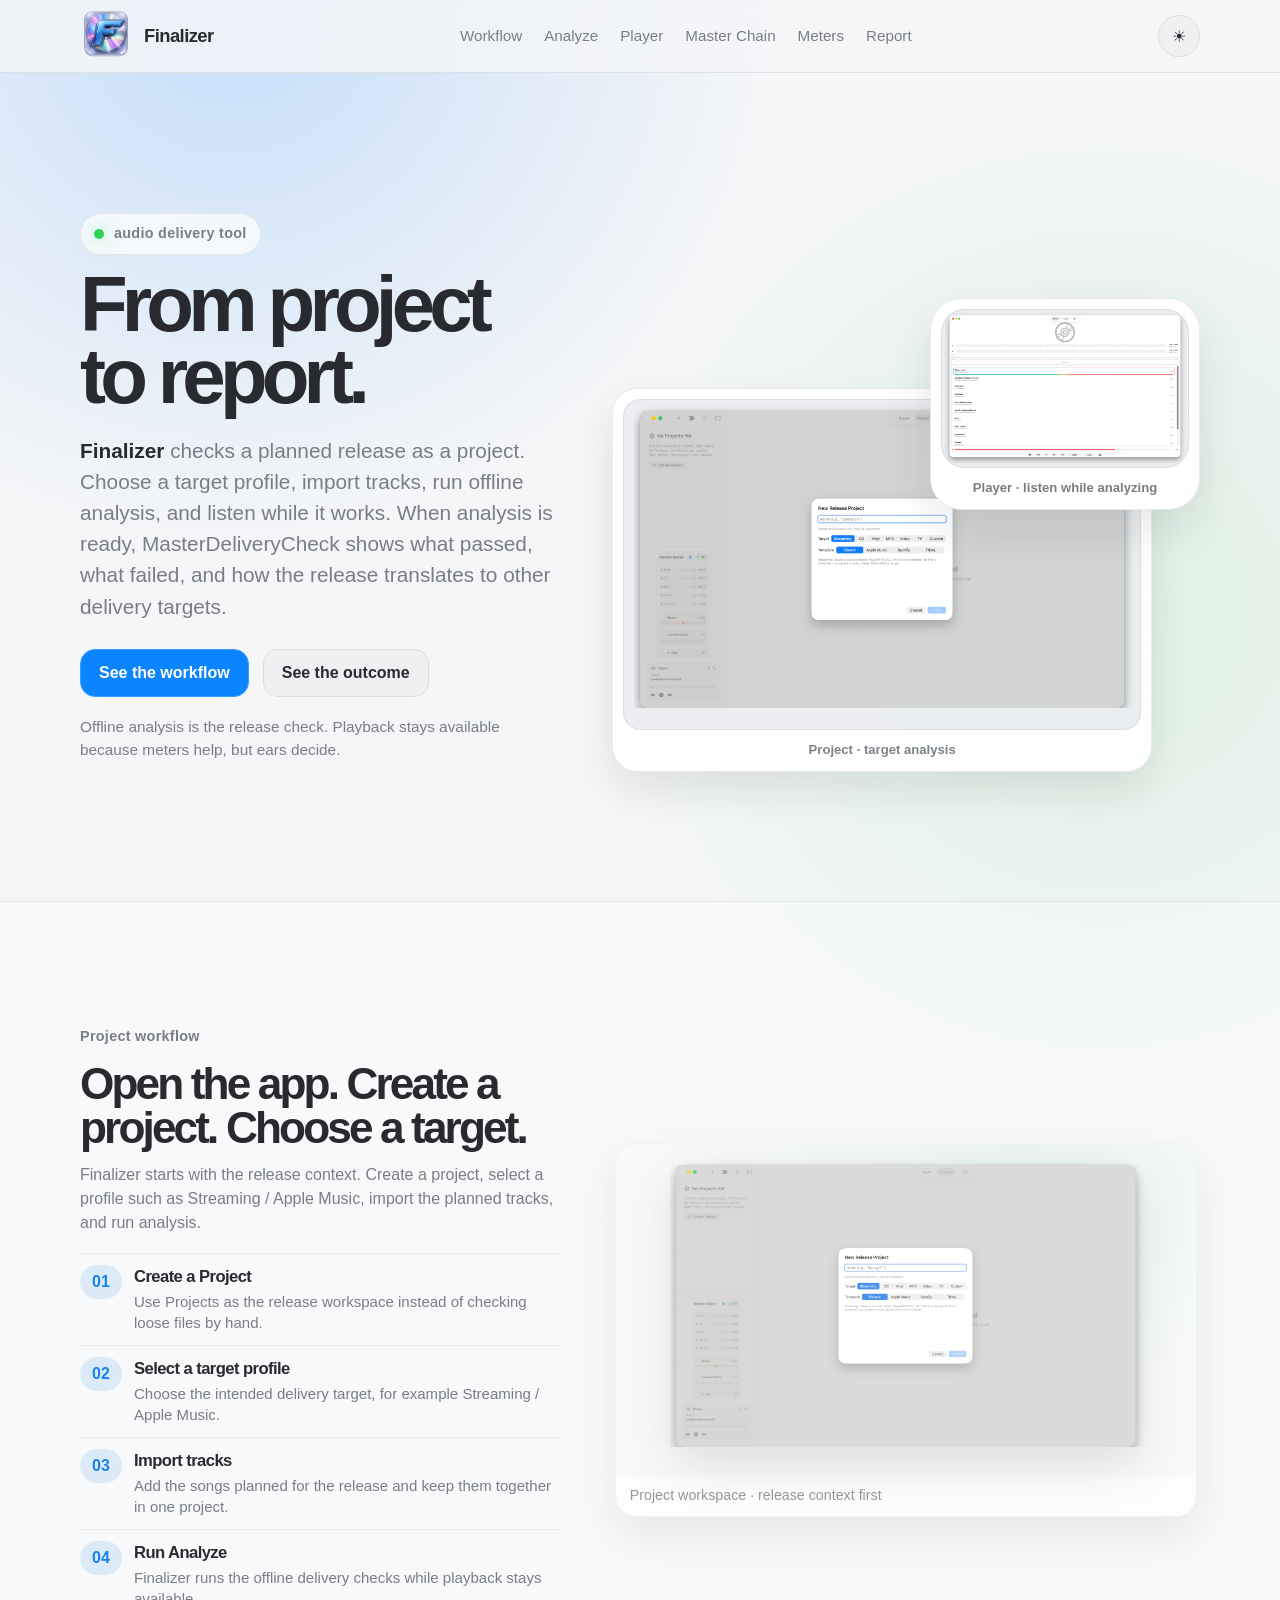
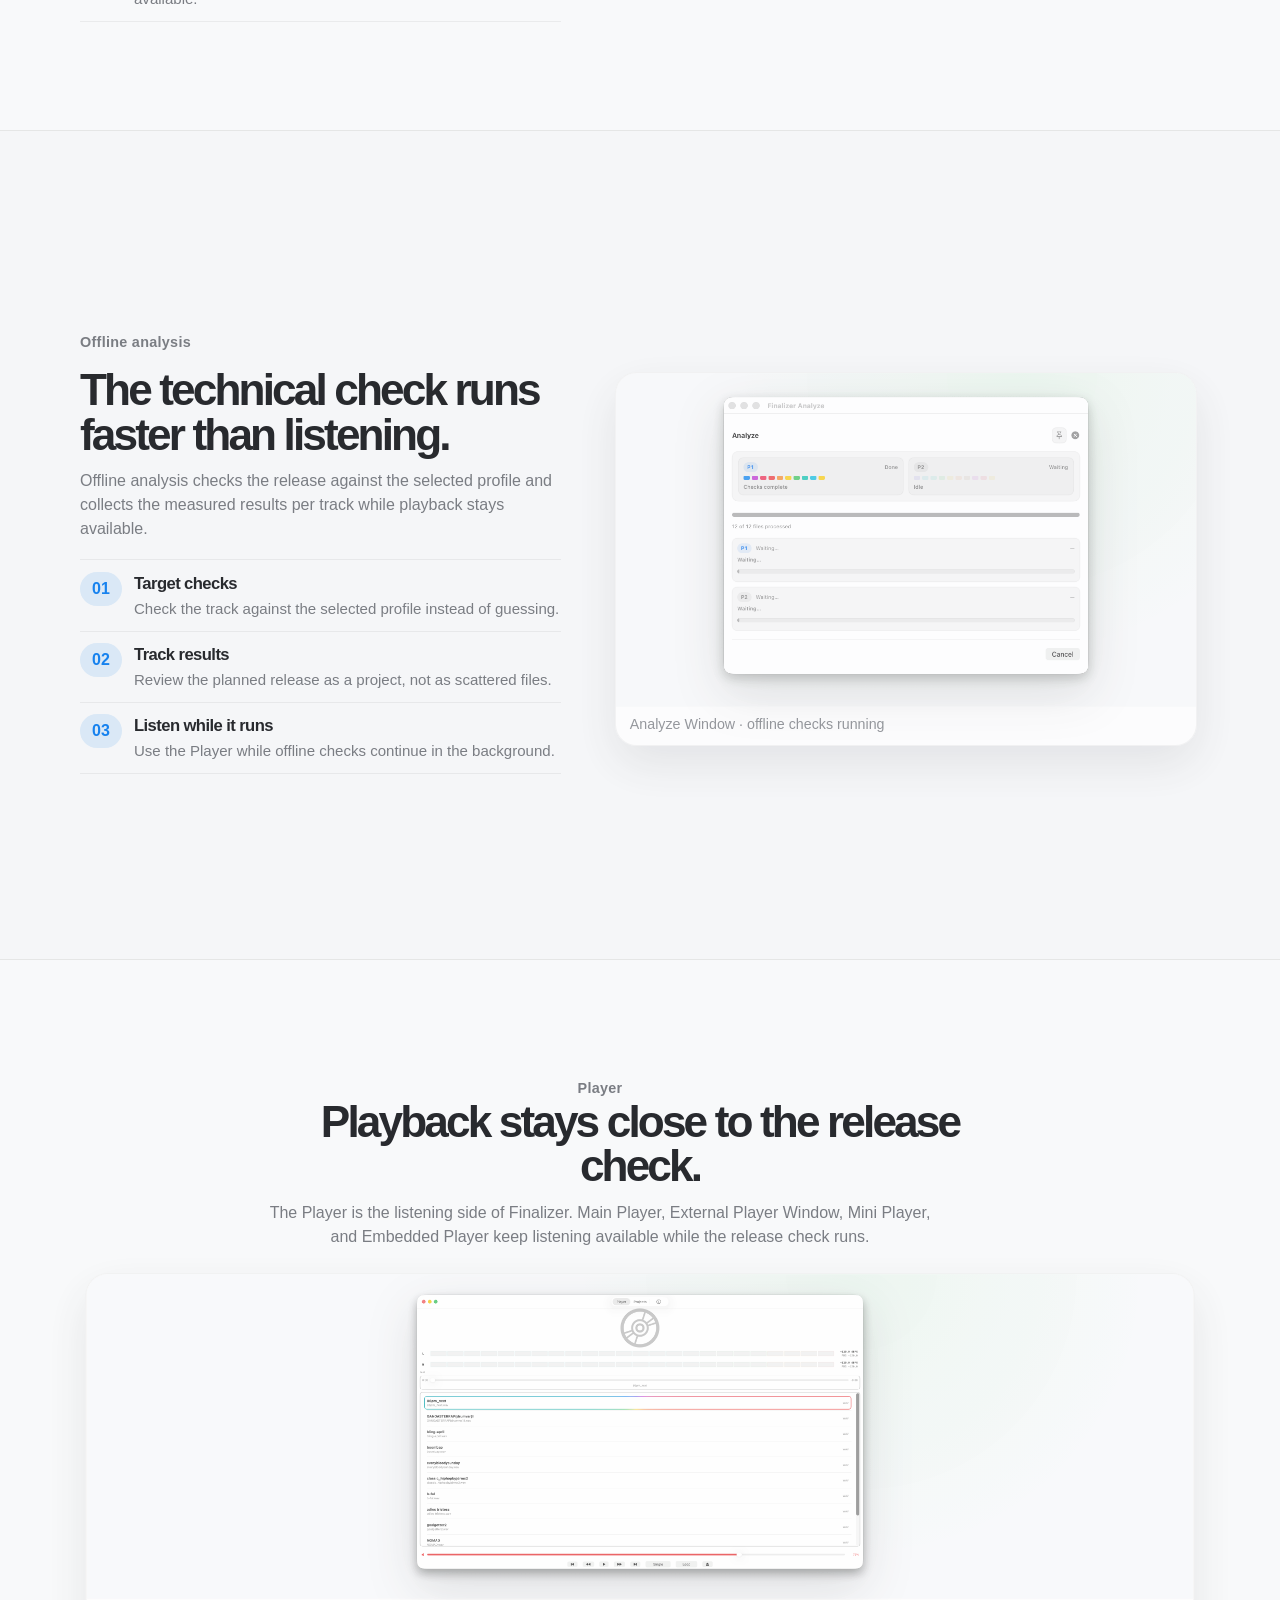
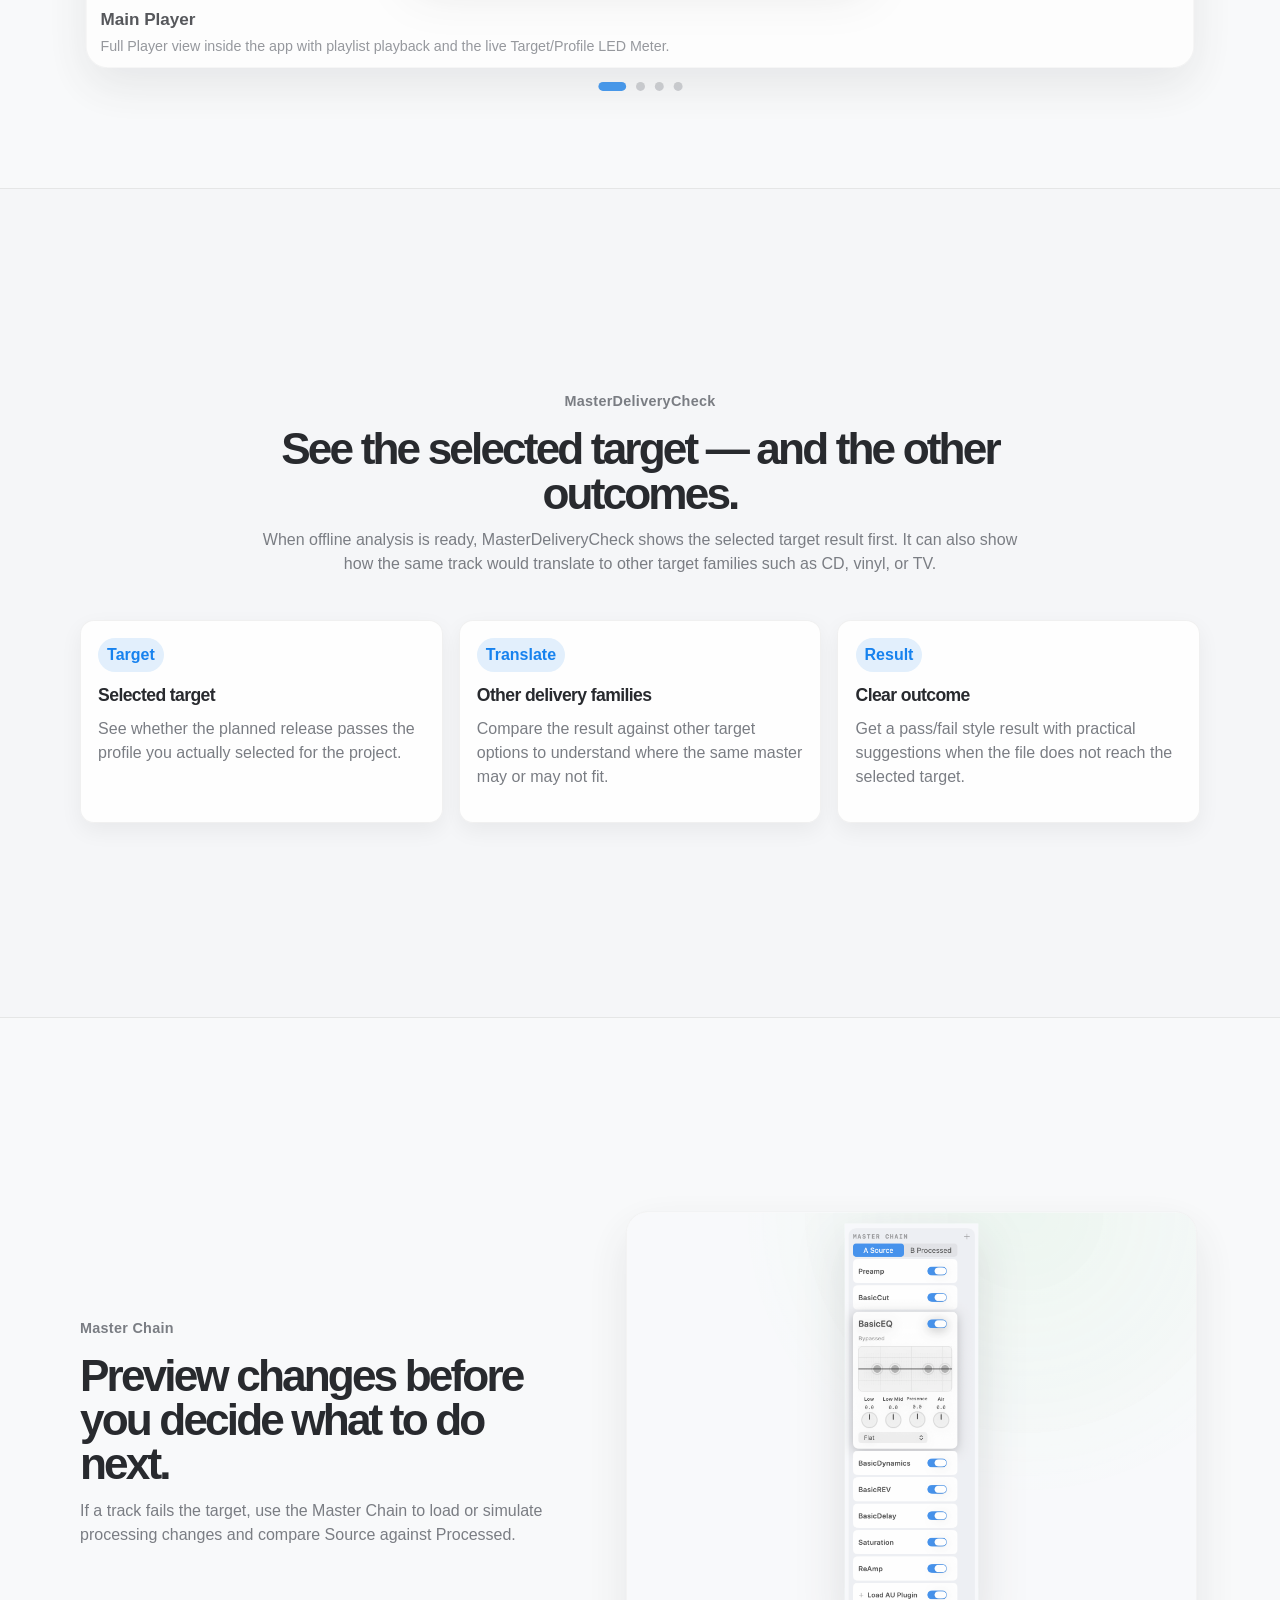
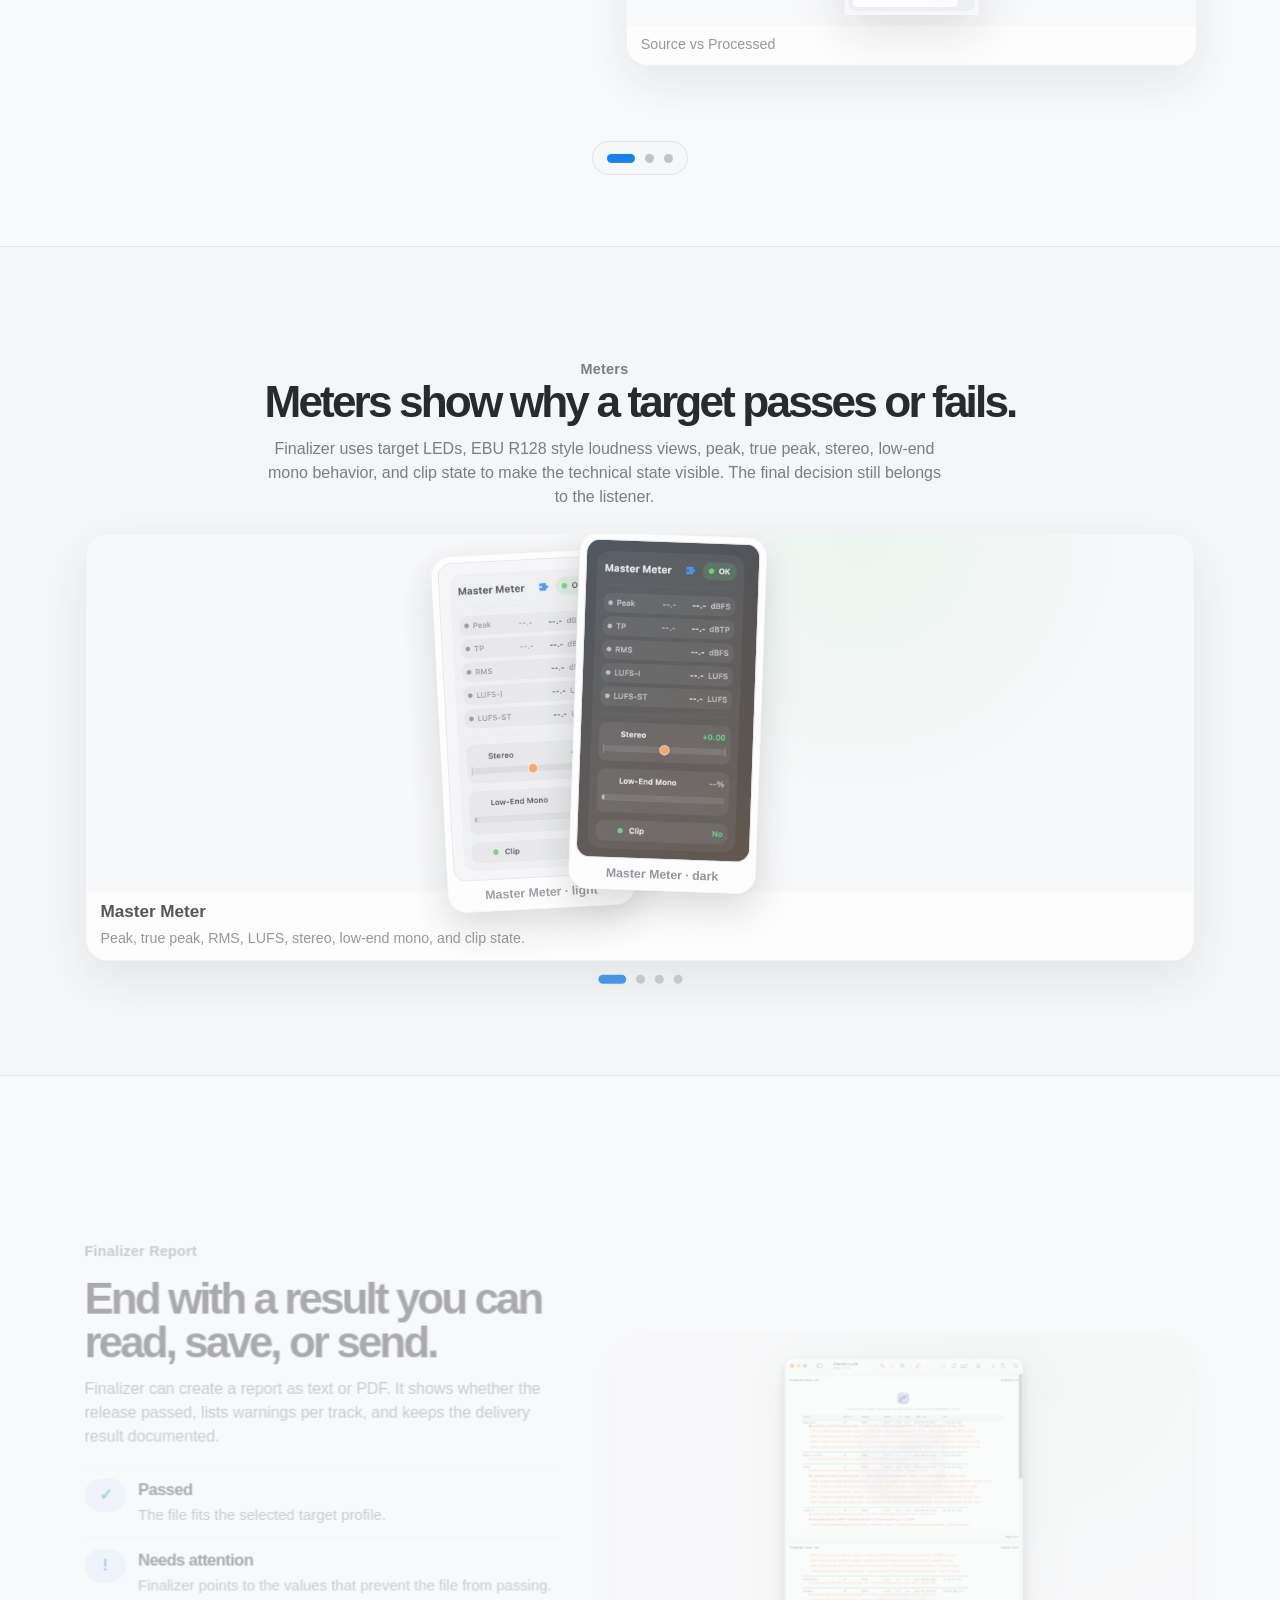
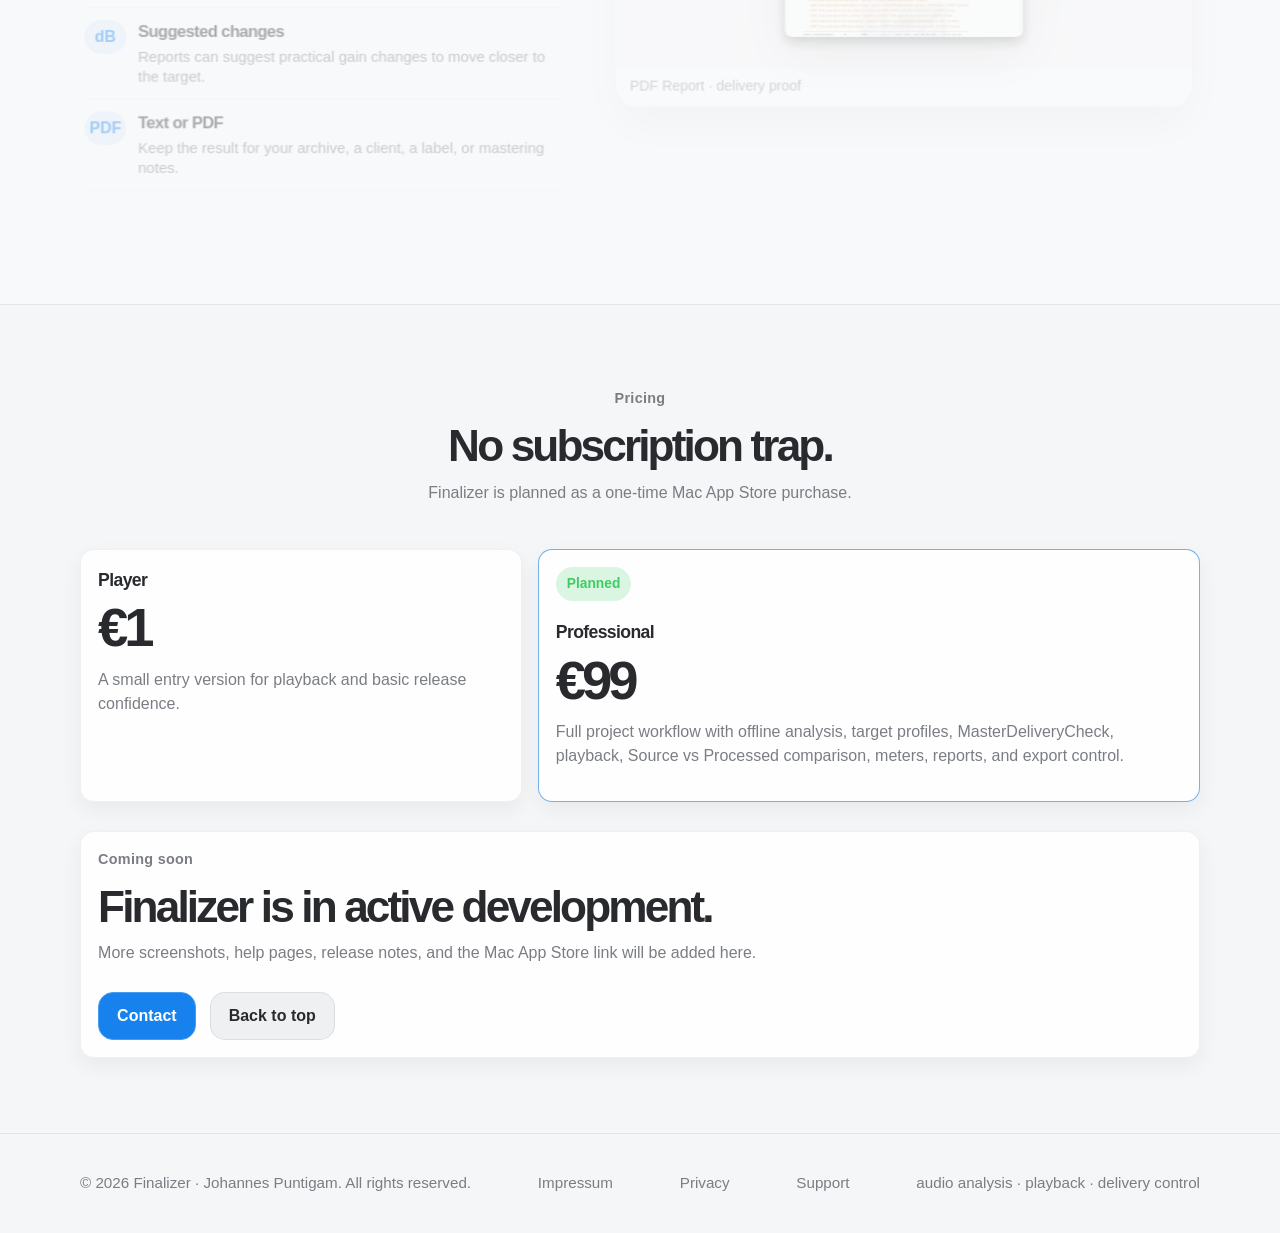
==== index.html @ c707743b "updated index" ====
<!doctype html>
<html lang="en" data-theme="dark">
<head>
  <meta charset="utf-8" />
  <meta name="viewport" content="width=device-width, initial-scale=1" />

  <title>Finalizer — Offline Release Checks & Playback for macOS</title>

  <meta
    name="description"
    content="Finalizer is a macOS audio tool for project-based offline release analysis, playback while analysis runs, target profiles, source vs processed comparison, MasterDeliveryCheck results, reports, and delivery confidence."
  />

  <meta name="theme-color" content="#24282d" />

<link rel="icon" type="image/png" sizes="32x32" href="assets/icon/icon_32x32.png?v=4">
<link rel="apple-touch-icon" sizes="180x180" href="assets/icon/icon_180x180.png?v=4">

  <link rel="stylesheet" href="style.css" />
</head>

<body>
  <header class="site-header">
    <div class="wrap nav">
      <a class="brand" href="#top" aria-label="Finalizer home">
        <img
          class="brand-icon"
          src="assets/icon/finalizer.png"
          alt=""
          aria-hidden="true"
        />
        <span>Finalizer</span>
      </a>

      <nav class="nav-links" aria-label="Main navigation">
        <a href="#workflow">Workflow</a>
        <a href="#analysis">Analyze</a>
        <a href="#player">Player</a>
        <a href="#masterchain">Master Chain</a>
        <a href="#meters">Meters</a>
        <a href="#report">Report</a>
      </nav>

      <button class="theme-toggle" type="button" aria-label="Toggle light and dark mode">
        <span class="theme-toggle-icon" aria-hidden="true">☾</span>
      </button>
    </div>
  </header>

  <main id="top">
    <section class="hero scene">
      <div class="wrap hero-grid">
        <div class="hero-copy">
          <p class="eyebrow">
            <span class="status-dot" aria-hidden="true"></span>
            audio delivery tool
          </p>

          <h1>From project to report.</h1>

          <p class="lead">
            <strong>Finalizer</strong> checks a planned release as a project. Choose a
            target profile, import tracks, run offline analysis, and listen while it works.
            When analysis is ready, MasterDeliveryCheck shows what passed, what failed,
            and how the release translates to other delivery targets.
          </p>

          <div class="hero-actions">
            <a class="button primary" href="#workflow">See the workflow</a>
            <a class="button secondary" href="#report">See the outcome</a>
          </div>

          <p class="small-note">
            Offline analysis is the release check. Playback stays available because meters
            help, but ears decide.
          </p>
        </div>

        <div class="hero-visual" aria-label="Finalizer project and player preview">
          <div class="workflow-showcase">
            <figure class="workflow-shot project-shot">
              <img
                src="assets/screenshots/project-light.png"
                alt="Finalizer Project view with offline analysis results."
              />
              <figcaption>Project · target analysis</figcaption>
            </figure>

            <figure class="workflow-shot player-shot">
              <img
                src="assets/screenshots/mainplayer-light.png"
                alt="Finalizer main Player view with playlist and live LED meter."
              />
              <figcaption>Player · listen while analyzing</figcaption>
            </figure>
          </div>
        </div>
      </div>
    </section>

    <section id="workflow" class="section alt scene">
      <div class="wrap split-scene">
        <div class="scene-copy">
          <p class="section-label">Project workflow</p>
          <h2>Open the app. Create a project. Choose a target.</h2>
          <p>
            Finalizer starts with the release context. Create a project, select a profile
            such as Streaming / Apple Music, import the planned tracks, and run analysis.
          </p>

          <div class="scene-steps">
            <article class="scene-step">
              <span>01</span>
              <div>
                <h3>Create a Project</h3>
                <p>Use Projects as the release workspace instead of checking loose files by hand.</p>
              </div>
            </article>

            <article class="scene-step">
              <span>02</span>
              <div>
                <h3>Select a target profile</h3>
                <p>Choose the intended delivery target, for example Streaming / Apple Music.</p>
              </div>
            </article>

            <article class="scene-step">
              <span>03</span>
              <div>
                <h3>Import tracks</h3>
                <p>Add the songs planned for the release and keep them together in one project.</p>
              </div>
            </article>

            <article class="scene-step">
              <span>04</span>
              <div>
                <h3>Run Analyze</h3>
                <p>Finalizer runs the offline delivery checks while playback stays available.</p>
              </div>
            </article>
          </div>
        </div>

        <figure class="large-screenshot">
          <div class="inside-image">
            <img
              src="assets/screenshots/project-light.png"
              alt="Finalizer Project view with target profile and offline analysis results."
            />
          </div>
          <figcaption>Project workspace · release context first</figcaption>
        </figure>
      </div>
    </section>

    <section id="analysis" class="section scene">
      <div class="wrap split-scene">
        <div class="scene-copy">
          <p class="section-label">Offline analysis</p>
          <h2>The technical check runs faster than listening.</h2>
          <p>
            Offline analysis checks the release against the selected profile and collects
            the measured results per track while playback stays available.
          </p>

          <div class="scene-steps">
            <article class="scene-step">
              <span>01</span>
              <div>
                <h3>Target checks</h3>
                <p>Check the track against the selected profile instead of guessing.</p>
              </div>
            </article>

            <article class="scene-step">
              <span>02</span>
              <div>
                <h3>Track results</h3>
                <p>Review the planned release as a project, not as scattered files.</p>
              </div>
            </article>

            <article class="scene-step">
              <span>03</span>
              <div>
                <h3>Listen while it runs</h3>
                <p>Use the Player while offline checks continue in the background.</p>
              </div>
            </article>
          </div>
        </div>

        <figure class="large-screenshot">
          <div class="inside-image report-preview-image">
            <img
              src="assets/screenshots/analyze-window.png"
              alt="Finalizer Analyze window showing offline checks running and completed files."
            />
          </div>
          <figcaption>Analyze Window · offline checks running</figcaption>
        </figure>
      </div>
    </section>

    <section id="player" class="section alt scene">
      <div class="wrap carousel-scene">
        <div class="section-head center">
          <p class="section-label">Player</p>
          <h2>Playback stays close to the release check.</h2>
          <p>
            The Player is the listening side of Finalizer. Main Player, External Player
            Window, Mini Player, and Embedded Player keep listening available while the
            release check runs.
          </p>
        </div>

        <div class="screenshot-carousel" data-carousel="player">
          <div class="carousel-track">
            <article class="carousel-slide is-active" data-slide>
              <figure class="carousel-shot">
                <div class="inside-image">
                  <img
                    src="assets/screenshots/mainplayer-light.png"
                    alt="Finalizer main Player view with playlist and live LED meter."
                  />
                </div>
                <figcaption>
                  <strong>Main Player</strong>
                  <span>Full Player view inside the app with playlist playback and the live Target/Profile LED Meter.</span>
                </figcaption>
              </figure>
            </article>

            <article class="carousel-slide" data-slide>
              <figure class="carousel-shot">
                <div class="inside-image">
                  <img
                    src="assets/screenshots/player-light.png"
                    alt="Finalizer external Player window with live LED meter."
                  />
                </div>
                <figcaption>
                  <strong>External Player Window</strong>
                  <span>Open playback as its own window when you want the custom Target/Profile LED Meter outside the main layout.</span>
                </figcaption>
              </figure>
            </article>

            <article class="carousel-slide" data-slide>
              <figure class="carousel-shot">
                <div class="inside-image">
                  <img
                    src="assets/screenshots/miniplayer-light.png"
                    alt="Finalizer Mini Player with compact playback controls."
                  />
                </div>
                <figcaption>
                  <strong>Mini Player</strong>
                  <span>Compact playback controls without the LED Meter for simple listening or keeping playback small.</span>
                </figcaption>
              </figure>
            </article>

            <article class="carousel-slide" data-slide>
              <figure class="carousel-shot">
                <div class="inside-image">
                  <img
                    src="assets/screenshots/playeremb-light.png"
                    alt="Finalizer embedded Mini Player inside Project view."
                  />
                </div>
                <figcaption>
                  <strong>Embedded Player</strong>
                  <span>The small Player embedded in Project view while offline analysis and release checks are running.</span>
                </figcaption>
              </figure>
            </article>
          </div>

          <div class="carousel-dots" aria-label="Player screenshots">
            <button class="carousel-dot is-active" type="button" data-slide-to="0" aria-label="Show Main Player"></button>
            <button class="carousel-dot" type="button" data-slide-to="1" aria-label="Show External Player Window"></button>
            <button class="carousel-dot" type="button" data-slide-to="2" aria-label="Show Mini Player"></button>
            <button class="carousel-dot" type="button" data-slide-to="3" aria-label="Show Embedded Player"></button>
          </div>
        </div>
      </div>
    </section>

    <section id="delivery" class="section scene">
      <div class="wrap outcome-scene">
        <div class="section-head center">
          <p class="section-label">MasterDeliveryCheck</p>
          <h2>See the selected target — and the other outcomes.</h2>
          <p>
            When offline analysis is ready, MasterDeliveryCheck shows the selected target
            result first. It can also show how the same track would translate to other
            target families such as CD, vinyl, or TV.
          </p>
        </div>

        <div class="outcome-grid">
          <article class="outcome-card">
            <span>Target</span>
            <h3>Selected target</h3>
            <p>
              See whether the planned release passes the profile you actually selected
              for the project.
            </p>
          </article>

          <article class="outcome-card">
            <span>Translate</span>
            <h3>Other delivery families</h3>
            <p>
              Compare the result against other target options to understand where the
              same master may or may not fit.
            </p>
          </article>

          <article class="outcome-card">
            <span>Result</span>
            <h3>Clear outcome</h3>
            <p>
              Get a pass/fail style result with practical suggestions when the file does
              not reach the selected target.
            </p>
          </article>
        </div>
      </div>
    </section>

    <section id="masterchain" class="section alt scene masterchain-story">
      <div class="wrap paired-story">
        <article class="story-pair is-active" data-story-step="0">
          <div class="story-panel">
            <p class="section-label">Master Chain</p>
            <h2>Preview changes before you decide what to do next.</h2>
            <p>
              If a track fails the target, use the Master Chain to load or simulate
              processing changes and compare Source against Processed.
            </p>
          </div>

          <figure class="story-shot is-active" data-story-image="0">
            <div class="inside-image inside-image-tall">
              <img
                src="assets/screenshots/masterchain-light.png"
                alt="Finalizer Master Chain showing Source and Processed comparison."
              />
            </div>
            <figcaption>Source vs Processed</figcaption>
          </figure>
        </article>

        <article class="story-pair" data-story-step="1">
          <div class="story-panel">
            <p class="section-label">BasicEQ</p>
            <h2>Start from a neutral state.</h2>
            <p>
              Use the chain as a preview area before deciding what the file needs.
              The goal is not to guess — it is to hear and check the result.
            </p>
          </div>

          <figure class="story-shot" data-story-image="1">
            <div class="inside-image">
              <img
                src="assets/screenshots/basiceq-light.png"
                alt="Finalizer BasicEQ flat state before adjustment."
              />
            </div>
            <figcaption>BasicEQ · flat preview</figcaption>
          </figure>
        </article>

        <article class="story-pair" data-story-step="2">
          <div class="story-panel">
            <p class="section-label">Adjustment preview</p>
            <h2>See what a move could change.</h2>
            <p>
              Preview how an EQ move, a few dB, or a mastering AU plugin could affect
              the signal before revising the master or sending notes forward.
            </p>
            <p>
              Saving chain setups is planned later.
            </p>
          </div>

          <figure class="story-shot" data-story-image="2">
            <div class="inside-image">
              <img
                src="assets/screenshots/basiceqmodi-light.png"
                alt="Finalizer BasicEQ adjusted state showing an EQ change preview."
              />
            </div>
            <figcaption>BasicEQ · adjustment preview</figcaption>
          </figure>
        </article>

        <div class="story-dots" aria-label="Master Chain preview steps">
          <button class="story-dot is-active" type="button" data-story-to="0" aria-label="Show Source vs Processed"></button>
          <button class="story-dot" type="button" data-story-to="1" aria-label="Show BasicEQ flat preview"></button>
          <button class="story-dot" type="button" data-story-to="2" aria-label="Show BasicEQ adjustment preview"></button>
        </div>
      </div>
    </section>

    <section id="meters" class="section scene">
      <div class="wrap carousel-scene">
        <div class="section-head center">
          <p class="section-label">Meters</p>
          <h2>Meters show why a target passes or fails.</h2>
          <p>
            Finalizer uses target LEDs, EBU R128 style loudness views, peak, true peak,
            stereo, low-end mono behavior, and clip state to make the technical state
            visible. The final decision still belongs to the listener.
          </p>
        </div>

        <div class="screenshot-carousel compact" data-carousel="meters">
          <div class="carousel-track">
            <article class="carousel-slide is-active" data-slide>
              <figure class="carousel-shot">
                <div class="meter-pair">
                  <figure class="meter-shot meter-shot-dark">
                    <img
                      src="assets/screenshots/mastermeter-dark.png"
                      alt="Finalizer Master Meter in dark mode showing peak, true peak, RMS, LUFS, stereo, low-end mono and clip state."
                    />
                    <figcaption>Master Meter · dark</figcaption>
                  </figure>

                  <figure class="meter-shot meter-shot-light">
                    <img
                      src="assets/screenshots/mastermeter-light.png"
                      alt="Finalizer Master Meter in light mode showing peak, true peak, RMS, LUFS, stereo, low-end mono and clip state."
                    />
                    <figcaption>Master Meter · light</figcaption>
                  </figure>
                </div>
                <figcaption>
                  <strong>Master Meter</strong>
                  <span>Peak, true peak, RMS, LUFS, stereo, low-end mono, and clip state.</span>
                </figcaption>
              </figure>
            </article>

            <article class="carousel-slide" data-slide>
              <figure class="carousel-shot">
                <div class="inside-image">
                  <img
                    src="assets/screenshots/ebumeter-light.png"
                    alt="Finalizer EBU R128 Meter showing integrated loudness, short-term loudness, LRA, and true peak."
                  />
                </div>
                <figcaption>
                  <strong>EBU R128 Meter</strong>
                  <span>See loudness, LRA, true peak, and target tolerance in a dedicated meter view.</span>
                </figcaption>
              </figure>
            </article>

            <article class="carousel-slide" data-slide>
              <figure class="carousel-shot">
                <div class="inside-image">
                  <img
                    src="assets/screenshots/atscmeter-light.png"
                    alt="Finalizer ATSC A/85 Meter showing live LKFS target comparison, LRA, and true peak."
                  />
                </div>
                <figcaption>
                  <strong>ATSC A/85 Meter</strong>
                  <span>Check LKFS against ATSC-style broadcast targets with loudness, LRA, and true peak feedback.</span>
                </figcaption>
              </figure>
            </article>

            <article class="carousel-slide" data-slide>
              <figure class="carousel-shot">
                <div class="inside-image">
                  <img
                    src="assets/screenshots/ledmeter-light.png"
                    alt="Finalizer LED Meter showing realtime peak, RMS, and hold values for left and right channels."
                  />
                </div>
                <figcaption>
                  <strong>LED Meter</strong>
                  <span>Watch realtime peak, RMS, and hold behavior while playback runs.</span>
                </figcaption>
              </figure>
            </article>
          </div>

          <div class="carousel-dots" aria-label="Meter screenshots">
            <button class="carousel-dot is-active" type="button" data-slide-to="0" aria-label="Show Master Meter"></button>
            <button class="carousel-dot" type="button" data-slide-to="1" aria-label="Show EBU R128 Meter"></button>
            <button class="carousel-dot" type="button" data-slide-to="2" aria-label="Show ATSC A/85 Meter"></button>
            <button class="carousel-dot" type="button" data-slide-to="3" aria-label="Show LED Meter"></button>
          </div>
        </div>
      </div>
    </section>

    <section id="report" class="section alt scene">
      <div class="wrap split-scene">
        <div class="scene-copy">
          <p class="section-label">Finalizer Report</p>
          <h2>End with a result you can read, save, or send.</h2>
          <p>
            Finalizer can create a report as text or PDF. It shows whether the release
            passed, lists warnings per track, and keeps the delivery result documented.
          </p>

          <div class="scene-steps">
            <article class="scene-step">
              <span>✓</span>
              <div>
                <h3>Passed</h3>
                <p>The file fits the selected target profile.</p>
              </div>
            </article>

            <article class="scene-step">
              <span>!</span>
              <div>
                <h3>Needs attention</h3>
                <p>Finalizer points to the values that prevent the file from passing.</p>
              </div>
            </article>

            <article class="scene-step">
              <span>dB</span>
              <div>
                <h3>Suggested changes</h3>
                <p>Reports can suggest practical gain changes to move closer to the target.</p>
              </div>
            </article>

            <article class="scene-step">
              <span>PDF</span>
              <div>
                <h3>Text or PDF</h3>
                <p>Keep the result for your archive, a client, a label, or mastering notes.</p>
              </div>
            </article>
          </div>
        </div>

        <figure class="large-screenshot">
          <div class="inside-image report-preview-image">
            <img
              src="assets/screenshots/exportpdf.png"
              alt="Finalizer PDF report preview with track results and warnings."
            />
          </div>
          <figcaption>PDF Report · delivery proof</figcaption>
        </figure>
      </div>
    </section>

    <section id="pricing" class="section scene">
      <div class="wrap pricing-scene">
        <div class="section-head center">
          <p class="section-label">Pricing</p>
          <h2>No subscription trap.</h2>
          <p>
            Finalizer is planned as a one-time Mac App Store purchase.
          </p>
        </div>

        <div class="price-grid">
          <article class="price-card">
            <h3>Player</h3>
            <p class="price">€1</p>
            <p>
              A small entry version for playback and basic release confidence.
            </p>
          </article>

          <article class="price-card featured">
            <div class="badge">Planned</div>
            <h3>Professional</h3>
            <p class="price">€99</p>
            <p>
              Full project workflow with offline analysis, target profiles,
              MasterDeliveryCheck, playback, Source vs Processed comparison, meters,
              reports, and export control.
            </p>
          </article>
        </div>

        <div class="cta-card final-cta">
          <p class="section-label">Coming soon</p>
          <h2>Finalizer is in active development.</h2>
          <p>
            More screenshots, help pages, release notes, and the Mac App Store link will
            be added here.
          </p>

          <div class="hero-actions">
            <a class="button primary" href="mailto:support@finalizer.app">Contact</a>
            <a class="button secondary" href="#top">Back to top</a>
          </div>
        </div>
      </div>
    </section>
  </main>

  <dialog class="screenshot-lightbox" id="screenshot-lightbox" aria-label="Screenshot preview">
    <div class="screenshot-lightbox-inner">
      <div class="screenshot-lightbox-bar">
        <span class="screenshot-lightbox-title" id="screenshot-lightbox-title">Screenshot</span>
        <button class="screenshot-lightbox-close" type="button" aria-label="Close screenshot preview">×</button>
      </div>

      <figure class="screenshot-lightbox-figure">
        <img class="screenshot-lightbox-image" src="" alt="" />
        <figcaption class="screenshot-lightbox-caption"></figcaption>
      </figure>
    </div>
  </dialog>

  <footer class="site-footer">
    <div class="wrap footer-row">
      <span>© 2026 Finalizer · Johannes Puntigam. All rights reserved.</span>
      <span><a href="sites/impressum.html">Impressum</a></span>
      <span><a href="sites/privacy.html">Privacy</a></span>
      <span><a href="sites/support.html">Support</a></span>
      <span> audio analysis · playback · delivery control</span>
    </div>
  </footer>

  <script src="script.js"></script>
</body>
</html>
---- style.css ----
/* Cleaned-up CSS */
:root {
  --bg: #24282d;
  --bg-soft: #2b2f34;
  --card: #343638;
  --card-soft: #3f3f40;
  --pill: #4a4a4b;
  --text: #f4f4f5;
  --muted: #b9babd;
  --line: rgba(255, 255, 255, 0.10);

  --blue: #0a84ff;
  --green: #30d158;
  --orange: #ff8a22;

  --shadow: 0 20px 56px rgba(0, 0, 0, 0.26);
  --radius: 22px;
  --radius-small: 14px;
  --max: 1120px;
  --nav-height: 72px;
  --scene-pad: clamp(34px, 5.2svh, 62px);
  --scene-gap: clamp(28px, 4vw, 54px);
  --sheet-height: calc(100svh - var(--nav-height) - (var(--scene-pad) * 2));
  --copy-max: 520px;
  --shot-max: 640px;
}

html[data-theme="light"] {
  --bg: #f5f6f8;
  --bg-soft: #eceef1;
  --card: #ffffff;
  --card-soft: #eef0f2;
  --pill: #e1e3e6;
  --text: #282a2f;
  --muted: #7a7d84;
  --line: rgba(0, 0, 0, 0.08);
  --shadow: 0 18px 48px rgba(20, 24, 30, 0.10);
}

* {
  box-sizing: border-box;
}

html {
  scroll-behavior: smooth;
}

body {
  margin: 0;
  font-family:
    -apple-system,
    BlinkMacSystemFont,
    "SF Pro Display",
    "Segoe UI",
    sans-serif;
  color: var(--text);
  line-height: 1.5;
  background:
    radial-gradient(circle at 18% 0%, rgba(10, 132, 255, 0.20), transparent 34rem),
    radial-gradient(circle at 86% 8%, rgba(48, 209, 88, 0.12), transparent 31rem),
    var(--bg);
}

img {
  display: block;
  max-width: 100%;
}

a {
  color: inherit;
  text-decoration: none;
}

.wrap {
  width: min(var(--max), calc(100% - 40px));
  margin-inline: auto;
}

/* Header */

.site-header {
  position: sticky;
  top: 0;
  z-index: 20;
  border-bottom: 1px solid var(--line);
  background: color-mix(in srgb, var(--bg) 82%, transparent);
  backdrop-filter: blur(22px);
}

.nav {
  min-height: var(--nav-height);
  display: flex;
  align-items: center;
  justify-content: space-between;
  gap: 24px;
}

.brand {
  display: inline-flex;
  align-items: center;
  gap: 12px;
  font-size: 1.15rem;
  font-weight: 800;
  letter-spacing: -0.03em;
}

.brand-icon {
  width: 52px;
  height: 52px;

}

.nav-links {
  display: flex;
  align-items: center;
  gap: 22px;
  color: var(--muted);
  font-size: 0.95rem;
}

.nav-links a:hover {
  color: var(--text);
}

.theme-toggle {
  width: 42px;
  height: 42px;
  border: 1px solid var(--line);
  border-radius: 999px;
  background: var(--card-soft);
  color: var(--text);
  cursor: pointer;
  font-size: 1rem;
}

/* Type */

h1,
h2,
h3,
p,
figure {
  margin-top: 0;
}

h1 {
  margin-bottom: clamp(16px, 2.4svh, 26px);
  font-size: clamp(3.1rem, 6.1vw, 5.9rem);
  line-height: 0.92;
  letter-spacing: -0.075em;
}

h2 {
  margin-bottom: clamp(9px, 1.4svh, 15px);
  font-size: clamp(1.95rem, 3.45vw, 3.35rem);
  line-height: 1;
  letter-spacing: -0.065em;
}

h3 {
  margin-bottom: 8px;
  font-size: 1.1rem;
  letter-spacing: -0.035em;
}

p {
  margin-bottom: 1em;
}

.lead,
.section-head p,
.scene-copy p,
.story-panel p,
.outcome-card p,
.report-outcome p,
.feature-card p,
.price-card p,
.cta-card p {
  color: var(--muted);
}

.lead {
  max-width: 660px;
  font-size: clamp(1.08rem, 1.9vw, 1.3rem);
}

.lead strong {
  color: var(--text);
}

.eyebrow,
.section-label {
  margin: 0 0 clamp(10px, 1.6svh, 16px);
  color: var(--muted);
  font-size: 0.9rem;
  font-weight: 800;
  letter-spacing: 0.02em;
}

.eyebrow {
  display: inline-flex;
  align-items: center;
  gap: 10px;
  padding: 9px 13px;
  border: 1px solid var(--line);
  border-radius: 999px;
  background: color-mix(in srgb, var(--card) 70%, transparent);
}

.status-dot {
  width: 10px;
  height: 10px;
  border-radius: 999px;
  background: var(--green);
  box-shadow: 0 0 18px rgba(48, 209, 88, 0.55);
}

.section-head {
  max-width: 760px;
  margin-bottom: clamp(14px, 2.2svh, 28px);
}

.section-head.center {
  margin-inline: auto;
  text-align: center;
}

/* Buttons */

.hero-actions {
  display: flex;
  flex-wrap: wrap;
  gap: 14px;
  margin-top: clamp(20px, 3svh, 32px);
}

.button {
  min-height: 48px;
  display: inline-flex;
  align-items: center;
  justify-content: center;
  padding-inline: 18px;
  border: 1px solid var(--line);
  border-radius: 15px;
  font-weight: 800;
  transition:
    transform 160ms ease,
    background 160ms ease,
    border-color 160ms ease;
}

.button:hover {
  transform: translateY(-1px);
}

.button.primary {
  color: #fff;
  background: var(--blue);
  border-color: color-mix(in srgb, var(--blue) 80%, white);
}

.button.secondary {
  background: var(--card-soft);
}

.small-note {
  margin: clamp(14px, 2svh, 22px) 0 0;
  color: var(--muted);
  font-size: 0.96rem;
}

/* Sheet system */

.section,
.hero {
  padding-block: var(--scene-pad);
}

.scene,
.hero {
  min-height: calc(100svh - var(--nav-height));
  display: flex;
  align-items: center;
  overflow: hidden;
}

.scene > .wrap,
.hero > .wrap {
  min-height: var(--sheet-height);
  max-height: var(--sheet-height);
}

.section.alt {
  border-block: 1px solid var(--line);
  background: color-mix(in srgb, var(--card) 28%, transparent);
}

.hero-grid,
.split-scene {
  min-height: var(--sheet-height);
  display: grid;
  grid-template-columns: minmax(0, 0.9fr) minmax(0, 1.1fr);
  gap: var(--scene-gap);
  align-items: center;
}

.hero-copy,
.scene-copy {
  position: relative;
  z-index: 2;
  max-width: var(--copy-max);
}

.focus-scene,
.carousel-scene,
.outcome-scene,
.pricing-scene,
.paired-story {
  min-height: var(--sheet-height);
  display: grid;
  align-content: center;
  gap: clamp(12px, 1.8svh, 22px);
}

/* Scene reveal */

.scene.scene-reveal > .wrap {
  opacity: 0.38;
  transform: translateY(18px) scale(0.992);
  filter: saturate(0.88);
  transition:
    opacity 620ms cubic-bezier(0.22, 1, 0.36, 1),
    transform 620ms cubic-bezier(0.22, 1, 0.36, 1),
    filter 620ms cubic-bezier(0.22, 1, 0.36, 1);
  will-change: opacity, transform, filter;
}

.scene.scene-reveal.is-visible > .wrap {
  opacity: 1;
  transform: none;
  filter: none;
}

.scene.scene-reveal .scene-copy,
.scene.scene-reveal .section-head,
.scene.scene-reveal .story-panel {
  transition: transform 700ms cubic-bezier(0.22, 1, 0.36, 1);
}

.scene.scene-reveal:not(.is-visible) .scene-copy,
.scene.scene-reveal:not(.is-visible) .section-head,
.scene.scene-reveal:not(.is-visible) .story-panel {
  transform: translateY(8px);
}

.scene.scene-reveal .large-screenshot,
.scene.scene-reveal .hero-screenshot,
.scene.scene-reveal .screenshot-carousel,
.scene.scene-reveal .workflow-showcase,
.scene.scene-reveal .story-shot {
  transition:
    opacity 760ms cubic-bezier(0.22, 1, 0.36, 1),
    transform 760ms cubic-bezier(0.22, 1, 0.36, 1);
  transition-delay: 70ms;
}

.scene.scene-reveal:not(.is-visible) .large-screenshot,
.scene.scene-reveal:not(.is-visible) .hero-screenshot,
.scene.scene-reveal:not(.is-visible) .screenshot-carousel,
.scene.scene-reveal:not(.is-visible) .workflow-showcase,
.scene.scene-reveal:not(.is-visible) .story-shot {
  opacity: 0.78;
  transform: translateY(14px) scale(0.99);
}

/* Hero screenshots */

.hero-visual {
  display: flex;
  justify-content: center;
}

.workflow-showcase {
  width: min(100%, 640px);
  min-height: clamp(300px, 42svh, 430px);
  position: relative;
}

.workflow-shot {
  margin: 0;
  border: 1px solid var(--line);
  background:
    linear-gradient(180deg, rgba(255, 255, 255, 0.08), transparent),
    var(--card);
  box-shadow: var(--shadow);
}

.workflow-shot img {
  width: 100%;
  border: 1px solid var(--line);
  background: var(--bg-soft);
}

.workflow-shot figcaption {
  padding: 10px 8px 2px;
  color: var(--muted);
  font-size: 0.82rem;
  font-weight: 900;
  text-align: center;
}

.project-shot {
  width: 540px;
  padding: 10px;
  border-radius: 26px;
  position: absolute;
  left: 0;
  top: clamp(64px, 10svh, 92px);
  opacity: 0.96;
}

.project-shot img {
  border-radius: 18px;
}

.player-shot {
  width: 270px;
  padding: 10px;
  border-radius: 32px;
  position: absolute;
  right: 0;
  top: 0;
  z-index: 2;
}

.player-shot img {
  border-radius: 24px;
}

/* Cards and rows */

.feature-grid,
.outcome-grid,
.report-outcomes,
.price-grid {
  display: grid;
  gap: clamp(12px, 1.8svh, 18px);
}

.feature-grid,
.outcome-grid {
  grid-template-columns: repeat(3, 1fr);
}

.report-outcomes {
  grid-template-columns: repeat(4, 1fr);
}

.price-grid {
  grid-template-columns: 0.8fr 1.2fr;
}

.feature-card,
.price-card,
.cta-card,
.outcome-card,
.report-outcome {
  padding: clamp(14px, 1.9svh, 22px);
  border: 1px solid color-mix(in srgb, var(--line) 72%, transparent);
  border-radius: var(--radius-small);
  background: color-mix(in srgb, var(--card) 86%, transparent);
  box-shadow: 0 8px 22px rgba(0, 0, 0, 0.055);
}

.outcome-card span,
.report-outcome span,
.scene-step span {
  min-width: 34px;
  height: 34px;
  display: inline-flex;
  align-items: center;
  justify-content: center;
  padding-inline: 9px;
  border-radius: 999px;
  background: color-mix(in srgb, var(--blue) 12%, transparent);
  color: var(--blue);
  font-weight: 900;
  margin-bottom: 10px;
}

.scene-steps {
  display: grid;
  gap: 0;
  margin-top: clamp(14px, 2svh, 24px);
  border-top: 1px solid color-mix(in srgb, var(--line) 70%, transparent);
}

.scene-step {
  padding: clamp(10px, 1.25svh, 14px) 0;
  display: grid;
  grid-template-columns: 42px 1fr;
  gap: 12px;
  align-items: start;
  border-bottom: 1px solid color-mix(in srgb, var(--line) 70%, transparent);
}

.scene-step h3 {
  margin-bottom: 2px;
  font-size: 1.04rem;
}

.scene-step p {
  margin-bottom: 0;
  font-size: 0.94rem;
  line-height: 1.38;
}

.scene-step span {
  margin-bottom: 0;
  align-self: start;
}

/* Screenshot surfaces */

.inside-image {
  min-height: 230px;
  padding: clamp(8px, 1.2svh, 14px);
  display: flex;
  align-items: center;
  justify-content: center;
  background:
    radial-gradient(circle at 70% 0%, rgba(48, 209, 88, 0.08), transparent 18rem),
    color-mix(in srgb, var(--card-soft) 42%, transparent);
}

.inside-image img {
  width: auto;
  max-height: 420px;
  object-fit: contain;
  border-radius: 16px;
  filter: drop-shadow(0 16px 24px rgba(0, 0, 0, 0.14));
}

.large-screenshot,
.hero-screenshot,
.carousel-shot,
.story-shot {
  margin: 0;
  border: 1px solid color-mix(in srgb, var(--line) 72%, transparent);
  border-radius: var(--radius);
  background: color-mix(in srgb, var(--card) 82%, transparent);
  box-shadow: var(--shadow);
  overflow: hidden;
}

.large-screenshot,
.hero-screenshot {
  width: min(100%, var(--shot-max));
  justify-self: center;
}

.large-screenshot figcaption,
.hero-screenshot figcaption,
.carousel-shot > figcaption,
.story-shot figcaption {
  padding: 8px 14px 10px;
  color: var(--muted);
  font-size: 0.9rem;
}

.hero-screenshot .inside-image {
  min-height: clamp(260px, 38svh, 410px);
}

.hero-screenshot .inside-image img {
  width: min(100%, 820px);
  max-height: min(42svh, 460px);
}

.large-screenshot .inside-image {
  min-height: clamp(220px, 32svh, 350px);
}

.large-screenshot .inside-image img {
  width: min(100%, 720px);
  max-height: min(35svh, 380px);
}

/* Carousel sheets */

.carousel-scene .section-head {
  margin-bottom: 0;
}

.carousel-scene .section-head p {
  max-width: 680px;
  margin-bottom: 0;
}

.screenshot-carousel {
  display: grid;
  gap: clamp(10px, 1.5svh, 16px);
}

.carousel-track {
  position: relative;
  min-height: clamp(300px, 42svh, 460px);
}

.carousel-slide {
  opacity: 0;
  pointer-events: none;
  position: absolute;
  inset: 0;
  transform: translateY(12px) scale(0.985);
  transition:
    opacity 240ms ease,
    transform 240ms ease;
}

.carousel-slide.is-active {
  opacity: 1;
  pointer-events: auto;
  position: relative;
  transform: none;
}

.carousel-shot .inside-image {
  min-height: clamp(230px, 34svh, 360px);
}

.carousel-shot .inside-image img {
  width: min(100%, 660px);
  max-height: min(34svh, 360px);
}
.carousel-shot .inside-image img[src*="playeremb-light"] {
  width: min(100%, 420px);
  max-height: min(30svh, 300px);
}
.carousel-shot > figcaption {
  display: grid;
  gap: 4px;
}

.carousel-shot > figcaption strong {
  color: var(--text);
  font-size: 1.08rem;
}

.screenshot-carousel.compact .carousel-track {
  min-height: clamp(260px, 36svh, 390px);
}

.screenshot-carousel.compact .carousel-shot .inside-image {
  min-height: clamp(210px, 28svh, 300px);
}

.screenshot-carousel.compact .carousel-shot .inside-image img {
  width: min(100%, 520px);
  max-height: min(28svh, 300px);
}

.carousel-dots,
.story-dots {
  display: flex;
  justify-content: center;
  align-items: center;
  gap: 10px;
}

.carousel-dot,
.story-dot {
  width: 9px;
  height: 9px;
  padding: 0;
  border: 0;
  border-radius: 999px;
  background: color-mix(in srgb, var(--muted) 42%, transparent);
  cursor: pointer;
}

.carousel-dot.is-active,
.story-dot.is-active {
  width: 28px;
  background: var(--blue);
}

/* Paired story */

.masterchain-story {
  align-items: stretch;
}

.paired-story {
  padding-block: 0;
}

.story-pair {
  min-height: var(--sheet-height);
  display: none;
  grid-template-columns: 0.92fr 1.08fr;
  gap: clamp(34px, 4vw, 54px);
  align-items: center;
}

.story-pair.is-active {
  display: grid;
}

.story-panel {
  min-height: auto;
  display: flex;
  flex-direction: column;
  justify-content: center;
}

.story-panel p:last-child {
  margin-bottom: 0;
}

.story-shot {
  display: block;
  position: relative;
  top: auto;
  align-self: center;
  opacity: 0;
  transform: translateY(8px) scale(0.985);
  transition:
    opacity 220ms ease,
    transform 220ms ease;
}

.story-pair.is-active .story-shot,
.story-shot.is-active {
  opacity: 1;
  transform: none;
}

.story-shot .inside-image {
  min-height: clamp(260px, 38svh, 390px);
}

.story-shot .inside-image img {
  width: min(100%, 700px);
  max-height: min(40svh, 420px);
}

.story-shot .inside-image-tall img {
  max-height: min(44svh, 460px);
}

.story-dots {
  position: sticky;
  bottom: 24px;
  z-index: 2;
  width: fit-content;
  margin: -34px auto 0;
  padding: 10px 14px;
  border: 1px solid var(--line);
  border-radius: 999px;
  background: color-mix(in srgb, var(--bg) 76%, transparent);
  backdrop-filter: blur(18px);
}

/* Meters */

.meter-pair {
  min-height: clamp(210px, 28svh, 300px);
  display: flex;
  align-items: center;
  justify-content: center;
  position: relative;
  background:
    radial-gradient(circle at 70% 0%, rgba(48, 209, 88, 0.08), transparent 18rem),
    color-mix(in srgb, var(--card-soft) 42%, transparent);
}

.meter-shot {
  margin: 0;
  width: min(190px, 34vw);
  padding: 6px;
  border: 1px solid color-mix(in srgb, var(--line) 72%, transparent);
  border-radius: 20px;
  background:
    linear-gradient(180deg, rgba(255, 255, 255, 0.06), transparent),
    var(--card);
  box-shadow: 0 14px 36px rgba(0, 0, 0, 0.18);
}

.meter-shot img {
  width: 100%;
  border: 1px solid color-mix(in srgb, var(--line) 72%, transparent);
  border-radius: 14px;
  background: var(--bg-soft);
}

.meter-shot figcaption {
  padding: 6px 4px 0;
  color: var(--muted);
  font-size: 0.78rem;
  font-weight: 800;
  text-align: center;
}

.meter-shot-dark {
  transform: translateX(28px) rotate(2deg);
  z-index: 2;
}

.meter-shot-light {
  position: absolute;
  transform: translateX(-108px) translateY(18px) rotate(-3deg);
  z-index: 1;
  opacity: 0.92;
}

/* Pricing / CTA / footer */

.price-card.featured {
  border-color: color-mix(in srgb, var(--blue) 55%, var(--line));
}

.badge {
  display: inline-flex;
  margin-bottom: 18px;
  padding: 7px 11px;
  border-radius: 999px;
  background: color-mix(in srgb, var(--green) 18%, transparent);
  color: var(--green);
  font-size: 0.86rem;
  font-weight: 900;
}

.price {
  margin: 8px 0 12px !important;
  color: var(--text) !important;
  font-size: clamp(2.8rem, 5vw, 3.4rem);
  line-height: 1;
  font-weight: 900;
  letter-spacing: -0.075em;
}

.final-cta {
  margin-top: 12px;
}

.site-footer {
  padding: 38px 0;
  border-top: 1px solid var(--line);
  color: var(--muted);
  font-size: 0.95rem;
}

.footer-row {
  display: flex;
  justify-content: space-between;
  gap: 18px;
  flex-wrap: wrap;
}

/* Screenshot lightbox */

.screenshot-lightbox-trigger {
  cursor: zoom-in;
}

.screenshot-lightbox-trigger:focus-visible {
  outline: 3px solid #0a84ff;
  outline-offset: 4px;
}
/* Legal / document pages */

.hero:has(.legal-page),
.scene:has(.legal-page) {
  min-height: auto;
  overflow: visible;
}

.hero > .wrap.legal-page,
.scene > .wrap.legal-page,
.legal-page {
  min-height: auto;
  max-height: none;
  align-content: start;
  padding-block: clamp(38px, 6svh, 72px);
}

.legal-page .section-head {
  max-width: 840px;
  margin-bottom: clamp(24px, 4svh, 42px);
}

.legal-page h1 {
  font-size: clamp(2.7rem, 5vw, 4.9rem);
}

.legal-content {
  width: min(100%, 860px);
  display: grid;
  gap: clamp(22px, 3svh, 34px);
}

.legal-content section {
  padding-top: clamp(8px, 1.2svh, 14px);
  border-top: 1px solid color-mix(in srgb, var(--line) 70%, transparent);
}

.legal-content section:first-child {
  border-top: 0;
  padding-top: 0;
}

.legal-content h2 {
  margin-bottom: clamp(8px, 1.2svh, 12px);
  font-size: clamp(1.45rem, 2.4vw, 2.2rem);
  line-height: 1.05;
}

.legal-content p {
  max-width: 820px;
  margin-bottom: 0.8em;
  color: var(--muted);
}

.legal-content p:last-child {
  margin-bottom: 0;
}
.screenshot-lightbox {
  width: min(96vw, 1280px);
  max-width: 1280px;
  padding: 0;
  border: 0;
  border-radius: 28px;
  background: transparent;
  color: inherit;
}

.screenshot-lightbox::backdrop {
  background: rgba(0, 0, 0, 0.72);
  backdrop-filter: blur(18px);
}

.screenshot-lightbox-inner {
  overflow: hidden;
  border: 1px solid rgba(255, 255, 255, 0.14);
  border-radius: 28px;
  background: color-mix(in srgb, var(--card) 96%, black);
  box-shadow: 0 32px 120px rgba(0, 0, 0, 0.55);
}

.screenshot-lightbox-bar {
  display: flex;
  align-items: center;
  justify-content: space-between;
  gap: 16px;
  padding: 14px 16px;
  border-bottom: 1px solid var(--line);
}

.screenshot-lightbox-title {
  color: var(--text);
  font-size: 0.95rem;
  font-weight: 800;
}

.screenshot-lightbox-close {
  width: 38px;
  height: 38px;
  border: 1px solid var(--line);
  border-radius: 999px;
  background: var(--card-soft);
  color: var(--text);
  cursor: pointer;
  font: inherit;
  font-size: 1.2rem;
  line-height: 1;
}

.screenshot-lightbox-figure {
  margin: 0;
  padding: 18px;
}

.screenshot-lightbox-image {
  width: 100%;
  max-height: 78vh;
  object-fit: contain;
  border-radius: 18px;
  background: #000;
}

.screenshot-lightbox-caption {
  margin-top: 12px;
  color: var(--muted);
  font-size: 0.95rem;
}

@media (prefers-reduced-motion: reduce) {
  .scene.scene-reveal > .wrap,
  .scene.scene-reveal .scene-copy,
  .scene.scene-reveal .section-head,
  .scene.scene-reveal .story-panel,
  .scene.scene-reveal .large-screenshot,
  .scene.scene-reveal .hero-screenshot,
  .scene.scene-reveal .screenshot-carousel,
  .scene.scene-reveal .workflow-showcase,
  .scene.scene-reveal .story-shot {
    opacity: 1 !important;
    transform: none !important;
    filter: none !important;
    transition: none !important;
  }
}

/* Responsive */

@media (max-height: 760px) and (min-width: 921px) {
  :root {
    --scene-pad: clamp(22px, 3.4svh, 38px);
    --scene-gap: clamp(22px, 3vw, 38px);
  }

  h1 {
    font-size: clamp(2.8rem, 5.2vw, 5rem);
  }

  h2 {
    font-size: clamp(1.75rem, 3vw, 2.75rem);
  }

  .lead,
  .section-head p,
  .scene-copy p,
  .story-panel p {
    font-size: 0.96rem;
  }

  .carousel-track {
    min-height: clamp(250px, 34svh, 360px);
  }

  .carousel-shot .inside-image {
    min-height: clamp(190px, 27svh, 295px);
  }

  .carousel-shot .inside-image img {
    max-height: min(28svh, 300px);
  }

  .screenshot-carousel.compact .carousel-track {
    min-height: clamp(210px, 29svh, 300px);
  }

  .screenshot-carousel.compact .carousel-shot .inside-image,
  .meter-pair {
    min-height: clamp(160px, 22svh, 230px);
  }

  .meter-shot {
    width: min(150px, 28vw);
  }
}

@media (max-width: 1040px) {
  .hero-grid,
  .split-scene,
  .story-pair {
    grid-template-columns: 1fr;
    min-height: auto;
    gap: 42px;
  }

  .hero-visual {
    justify-content: flex-start;
  }

  .workflow-showcase {
    width: min(100%, 700px);
  }

  .story-panel {
    padding-top: 18px;
  }
}

@media (max-width: 920px) {
  .nav-links {
    display: none;
  }

  .scene,
  .hero {
    min-height: auto;
    overflow: visible;
  }

  .scene > .wrap,
  .hero > .wrap {
    min-height: auto;
    max-height: none;
  }

  .scene.scene-reveal > .wrap {
    opacity: 1;
    transform: none;
    filter: none;
  }

  .hero {
    padding-top: 64px;
  }

  .feature-grid,
  .outcome-grid,
  .report-outcomes,
  .price-grid {
    grid-template-columns: 1fr;
  }

  .section-head.center {
    text-align: left;
  }

  .hero-screenshot .inside-image,
  .large-screenshot .inside-image,
  .carousel-shot .inside-image,
  .story-shot .inside-image,
  .meter-pair {
    min-height: auto;
  }

  .hero-screenshot .inside-image img,
  .large-screenshot .inside-image img,
  .carousel-shot .inside-image img,
  .story-shot .inside-image img {
    width: min(100%, 720px);
    max-height: 420px;
  }

  .carousel-shot .inside-image img[src*="playeremb-light"] {
    width: min(100%, 420px);
    max-height: 360px;
  }

  .carousel-track,
  .screenshot-carousel.compact .carousel-track {
    min-height: auto;
  }
}

@media (max-width: 720px) {
  .workflow-showcase {
    min-height: auto;
    display: grid;
    gap: 18px;
    justify-items: center;
  }

  .project-shot,
  .player-shot {
    position: relative;
    inset: auto;
    width: min(100%, 440px);
    opacity: 1;
  }

  .player-shot {
    width: min(100%, 300px);
  }

  .meter-pair {
    display: grid;
    gap: 18px;
    justify-items: center;
    padding: 18px;
  }

  .meter-shot,
  .meter-shot-light,
  .meter-shot-dark {
    position: relative;
    width: min(100%, 260px);
    transform: none;
    opacity: 1;
  }
}

@media (max-width: 620px) {
  .wrap {
    width: min(100% - 28px, var(--max));
  }

  .hero,
  .section {
    padding-block: 42px;
  }

  h1 {
    font-size: clamp(3rem, 15vw, 4.8rem);
  }

  .inside-image {
    padding: 14px;
  }

  .hero-screenshot .inside-image img,
  .large-screenshot .inside-image img,
  .carousel-shot .inside-image img,
  .story-shot .inside-image img,
  .screenshot-carousel.compact .carousel-shot .inside-image img {
    width: 100%;
    max-height: 320px;
  }

  .carousel-shot .inside-image img[src*="playeremb-light"] {
    width: min(100%, 360px);
    max-height: 300px;
  }

  .scene-step {
    grid-template-columns: 1fr;
  }

  .paired-story {
    gap: 18px;
  }
}
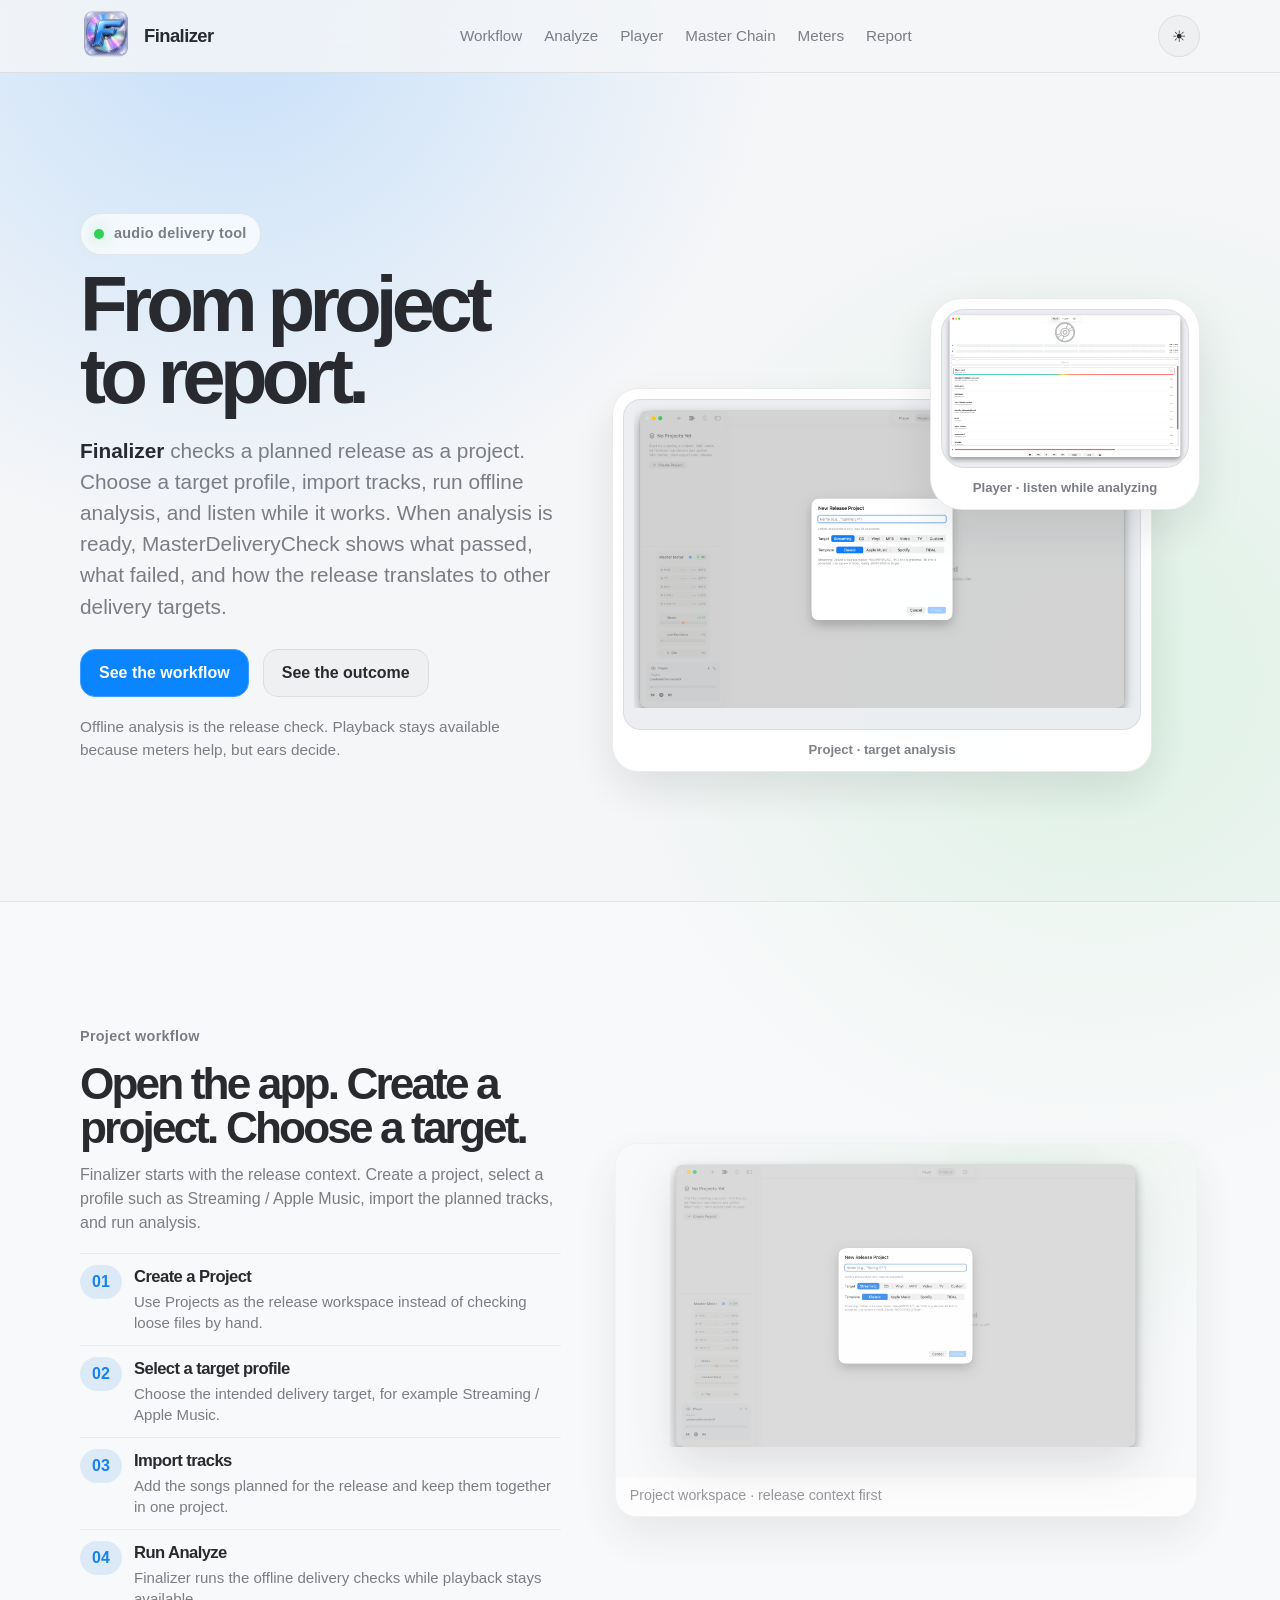
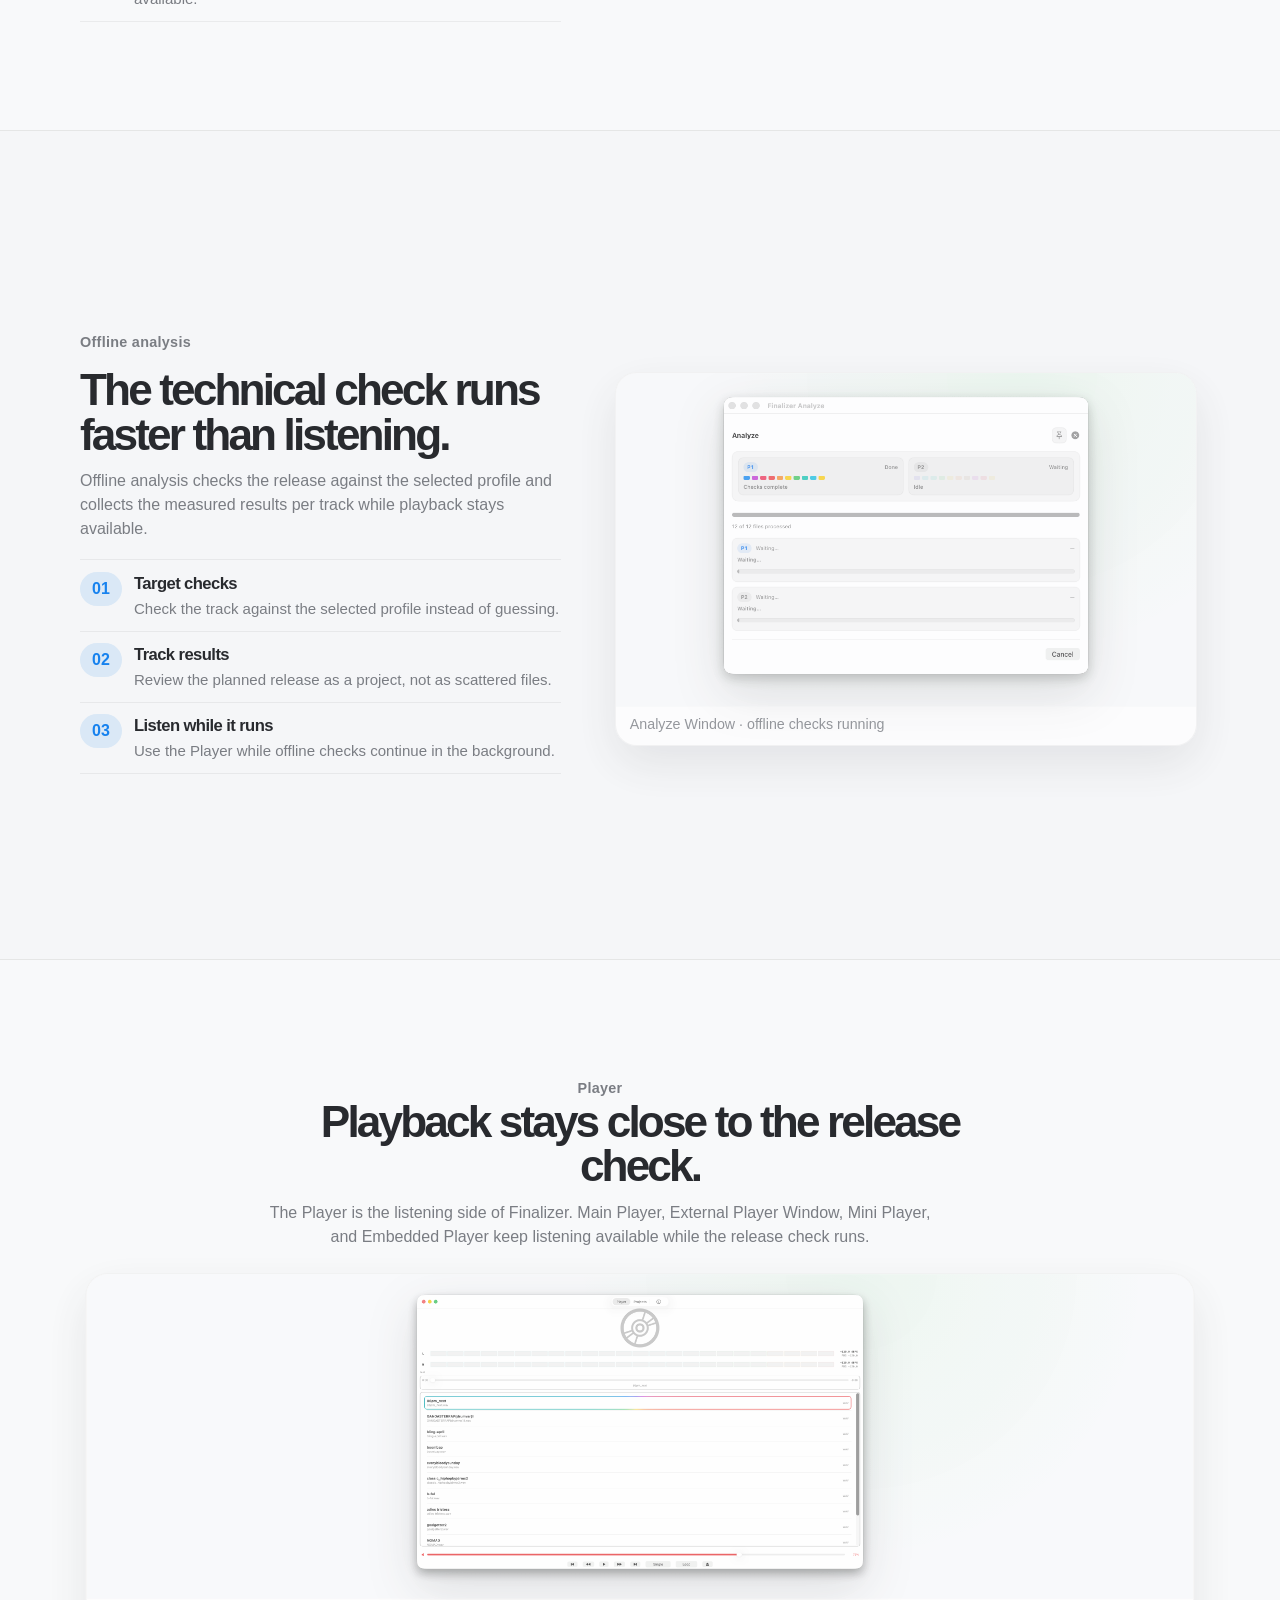
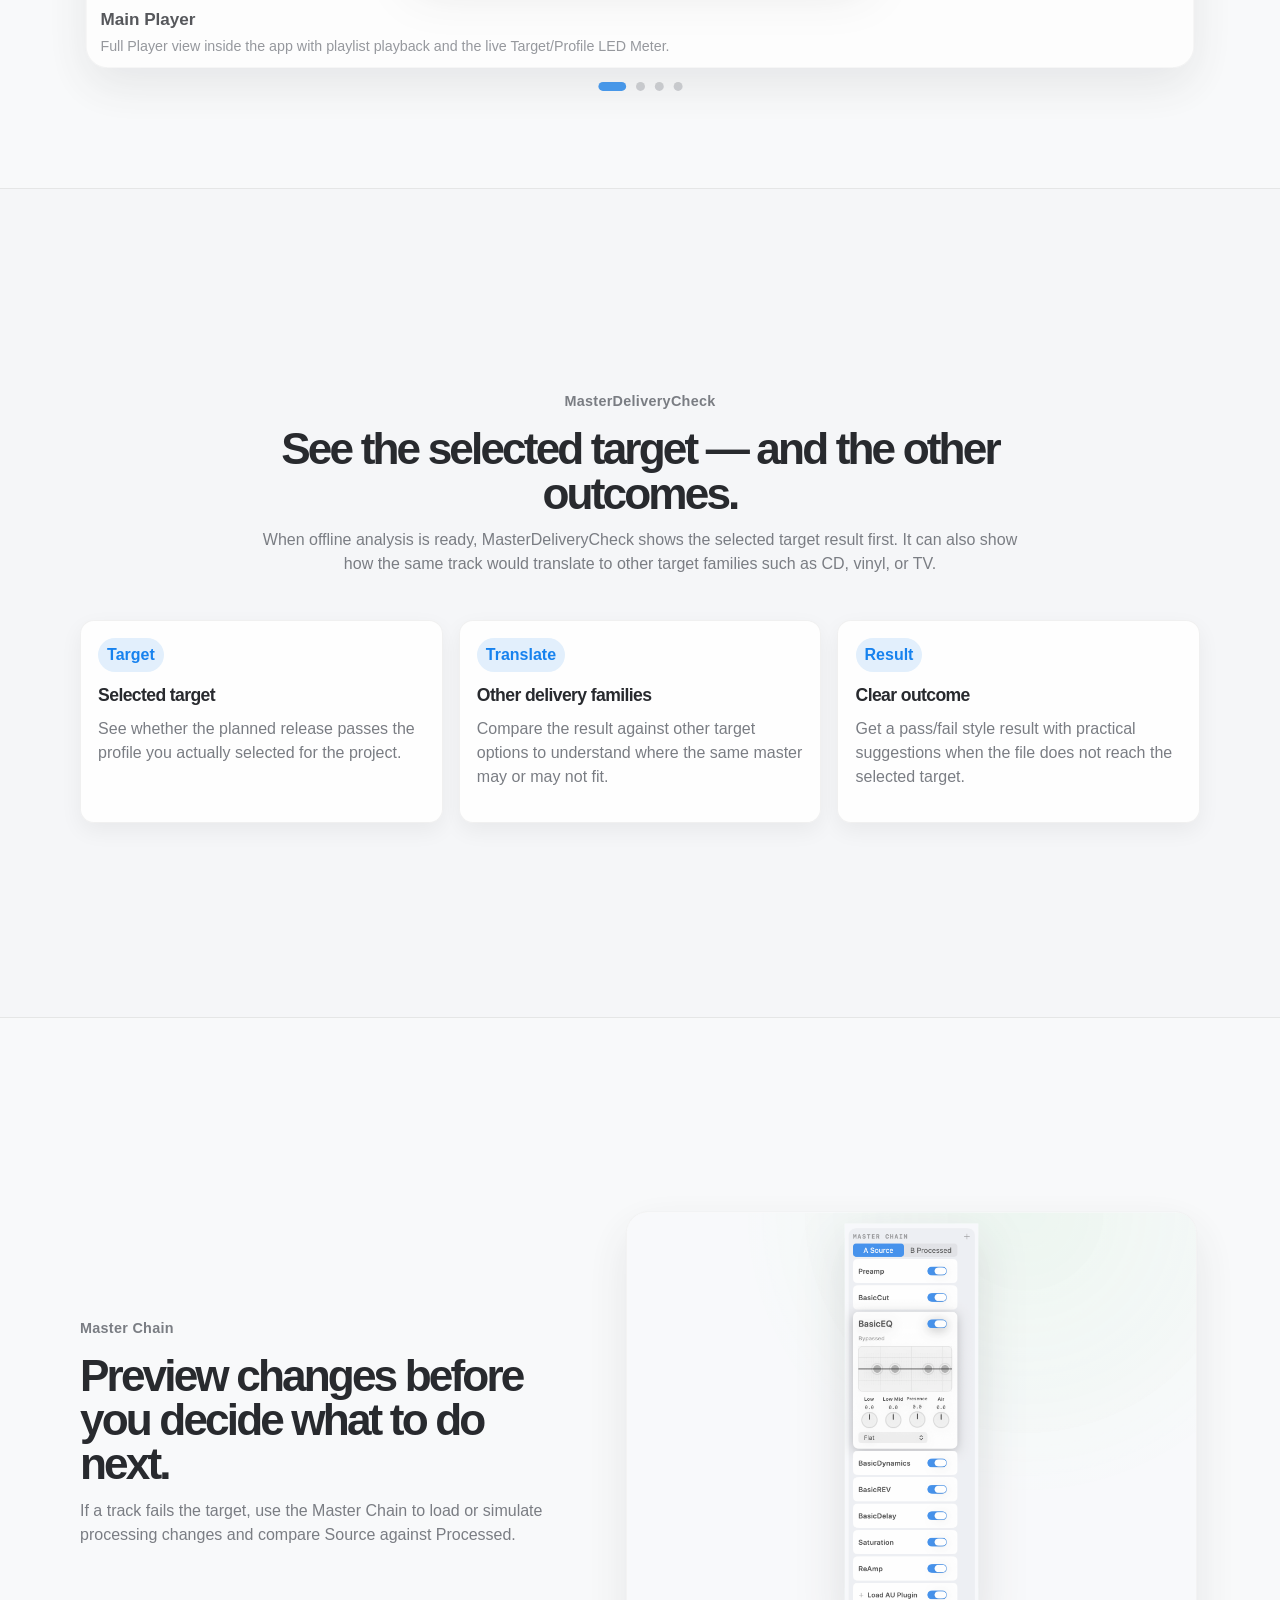
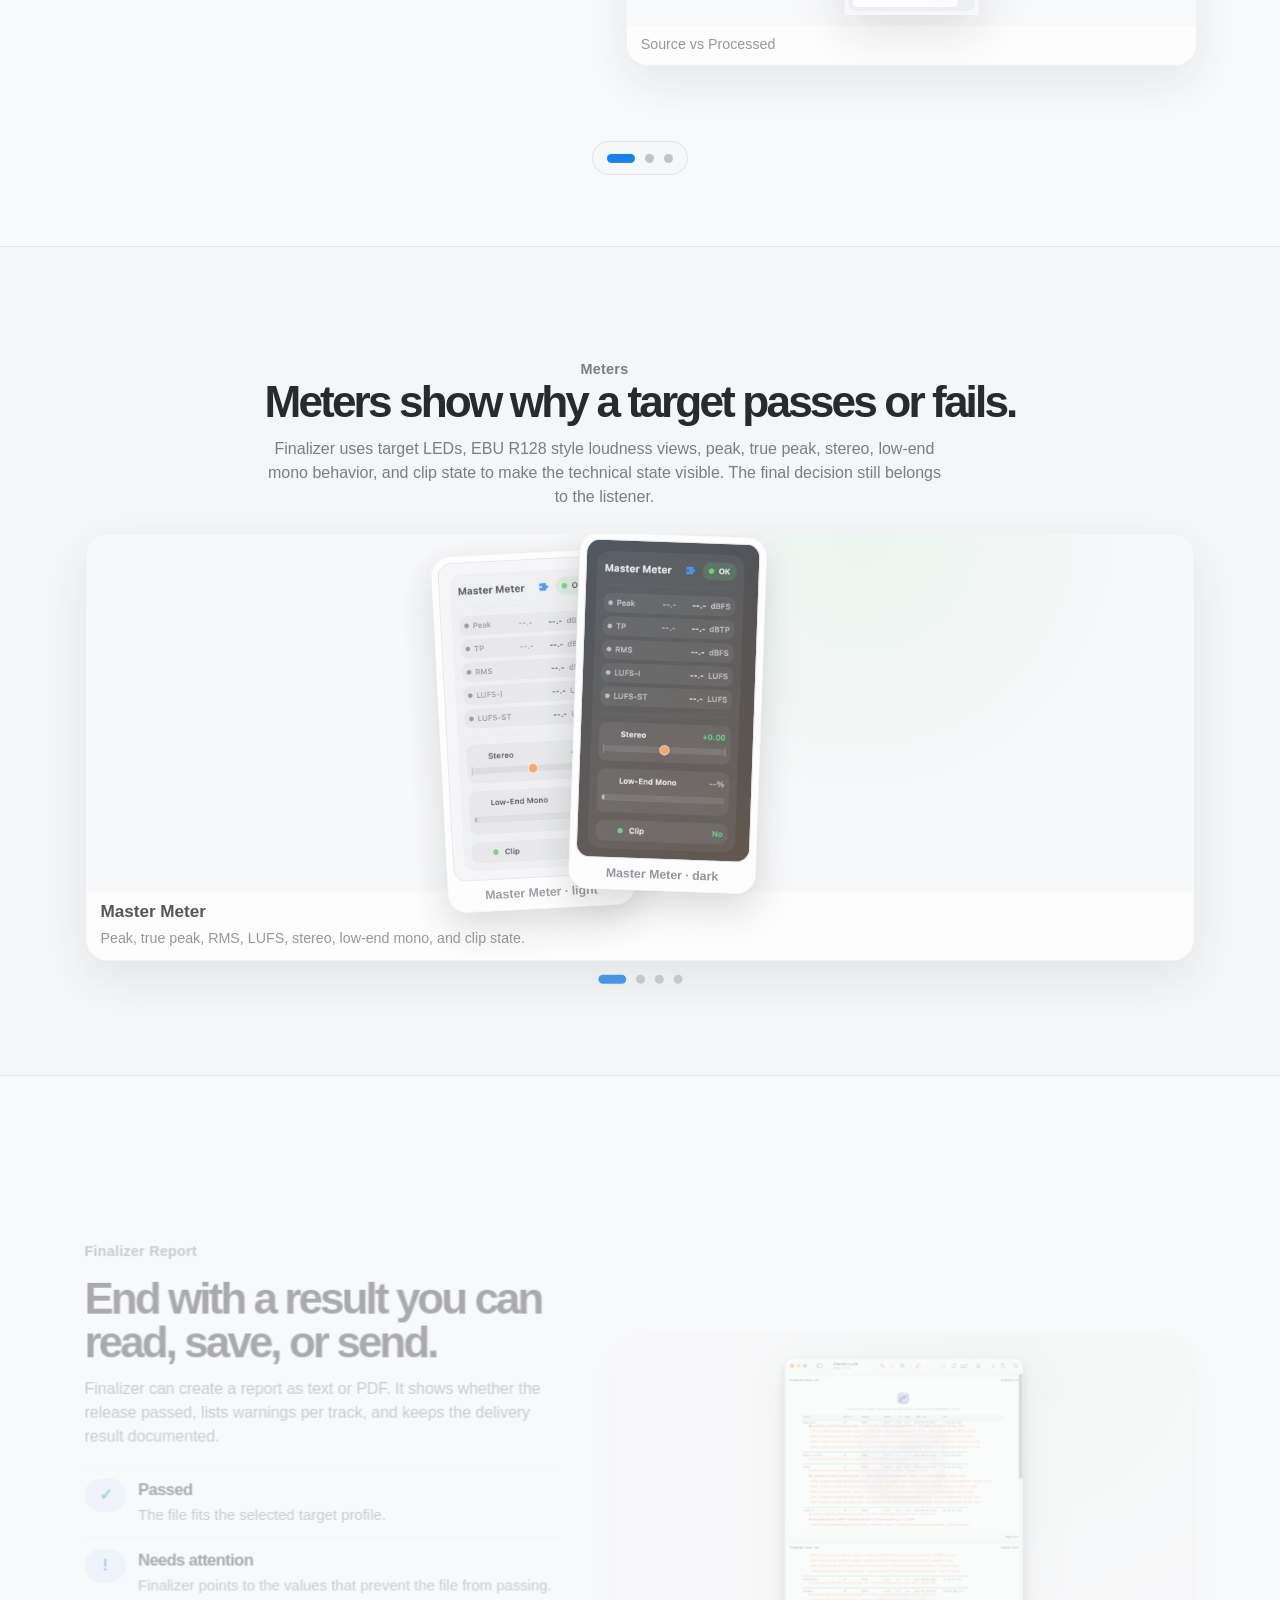
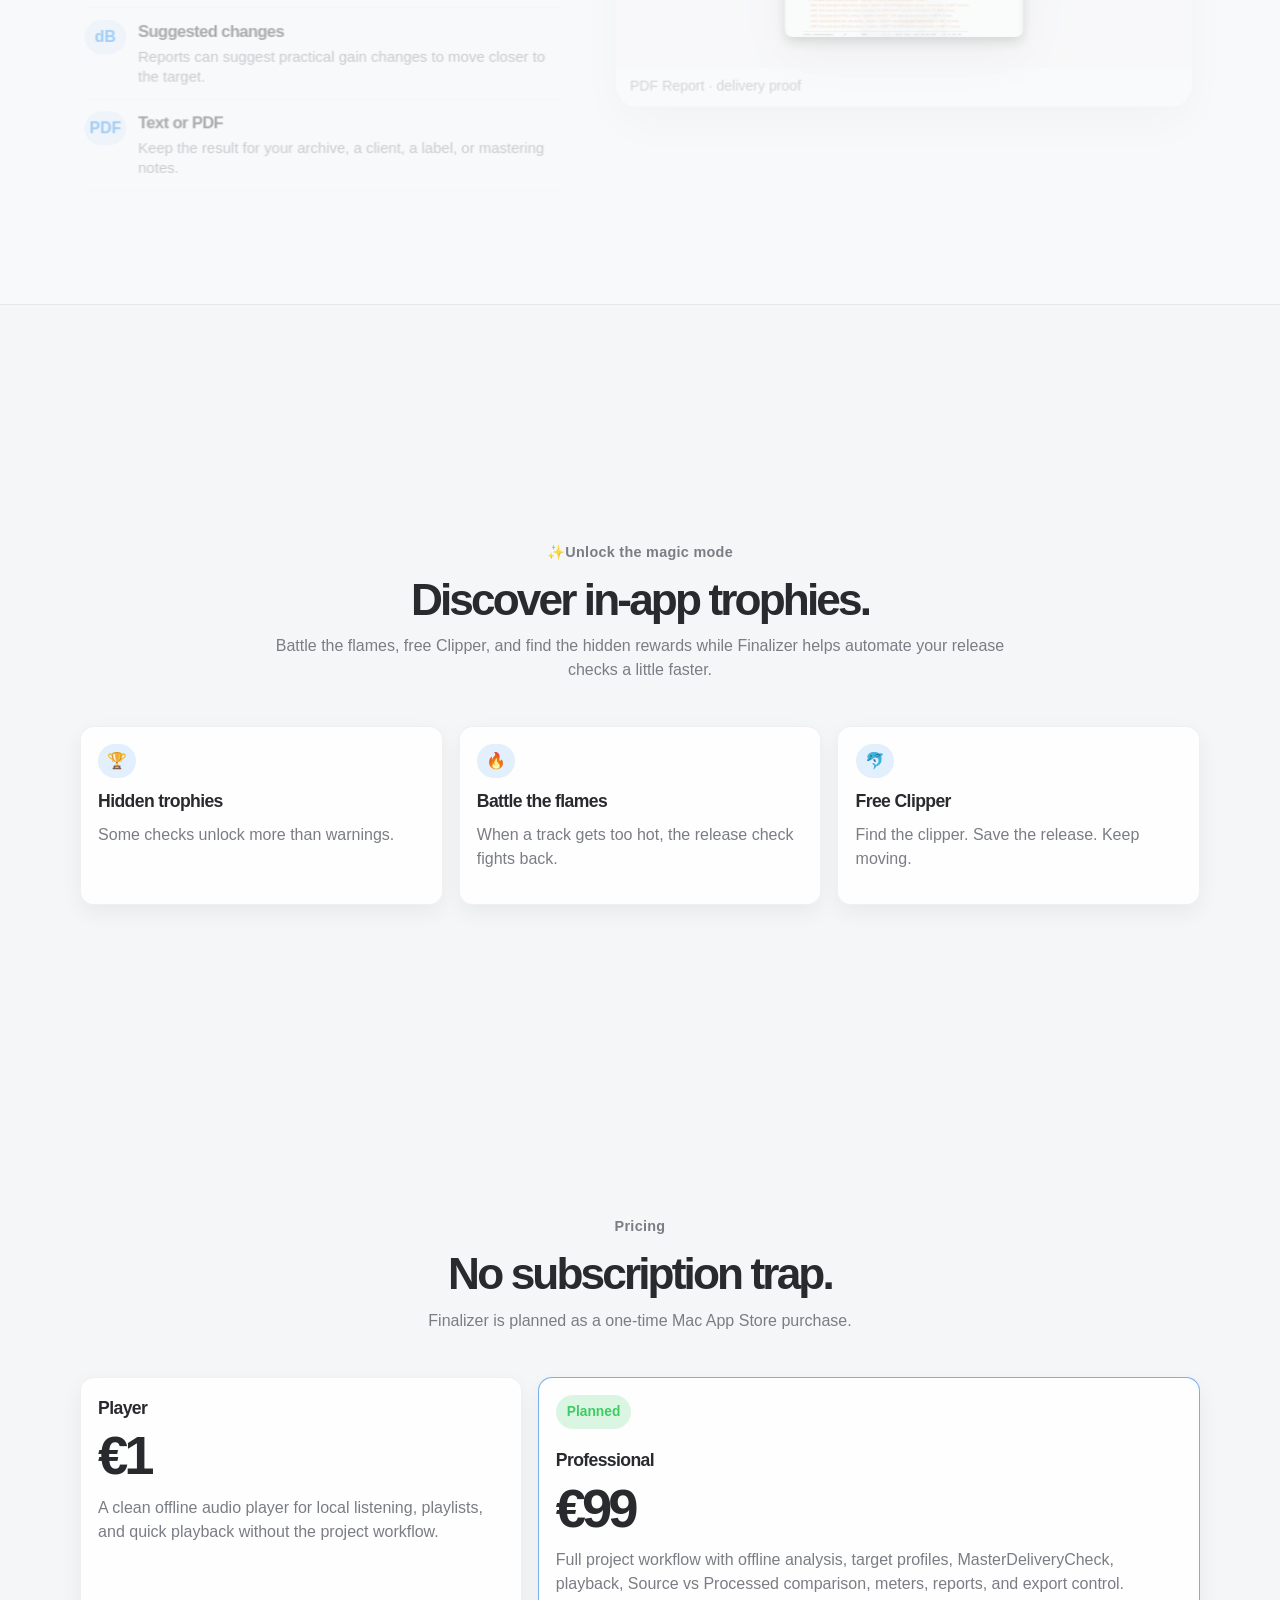
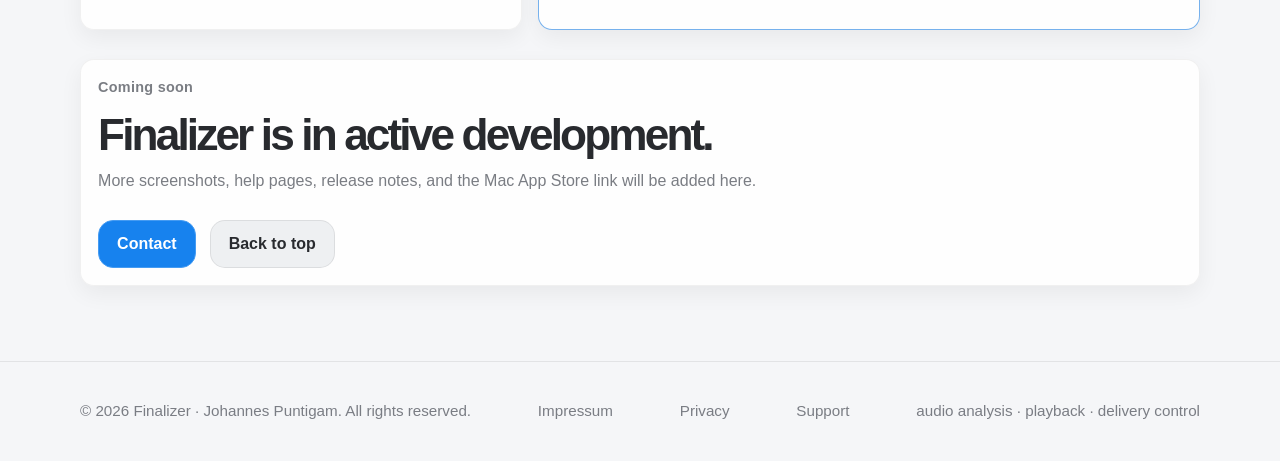
==== commit 5f8b0a1f: "magic mode" ====
--- a/index.html
+++ b/index.html
@@ -560,7 +560,44 @@
         </figure>
       </div>
     </section>
-
+    <section id="magic" class="section scene">
+    <div class="wrap outcome-scene">
+        <div class="section-head center">
+        <p class="section-label"><span>✨</span>Unlock the magic mode</p>
+        <h2>Discover in-app trophies.</h2>
+        <p>
+            Battle the flames, free Clipper, and find the hidden rewards while Finalizer
+            helps automate your release checks a little faster.
+        </p>
+        </div>
+
+        <div class="outcome-grid">
+        <article class="outcome-card">
+            <span>🏆</span>
+            <h3>Hidden trophies</h3>
+            <p>
+            Some checks unlock more than warnings.
+            </p>
+        </article>
+
+        <article class="outcome-card">
+        <span>🔥</span>
+            <h3>Battle the flames</h3>
+            <p>
+            When a track gets too hot, the release check fights back.
+            </p>
+        </article>
+
+        <article class="outcome-card">
+            <span>🐬</span>
+            <h3>Free Clipper</h3>
+            <p>
+            Find the clipper. Save the release. Keep moving.
+            </p>
+        </article>
+        </div>
+    </div>
+    </section>
     <section id="pricing" class="section scene">
       <div class="wrap pricing-scene">
         <div class="section-head center">
@@ -576,7 +613,11 @@
             <h3>Player</h3>
             <p class="price">€1</p>
             <p>
-              A small entry version for playback and basic release confidence.
+
+            A clean offline audio player for local listening, playlists, and quick
+
+            playback without the project workflow.
+
             </p>
           </article>
 
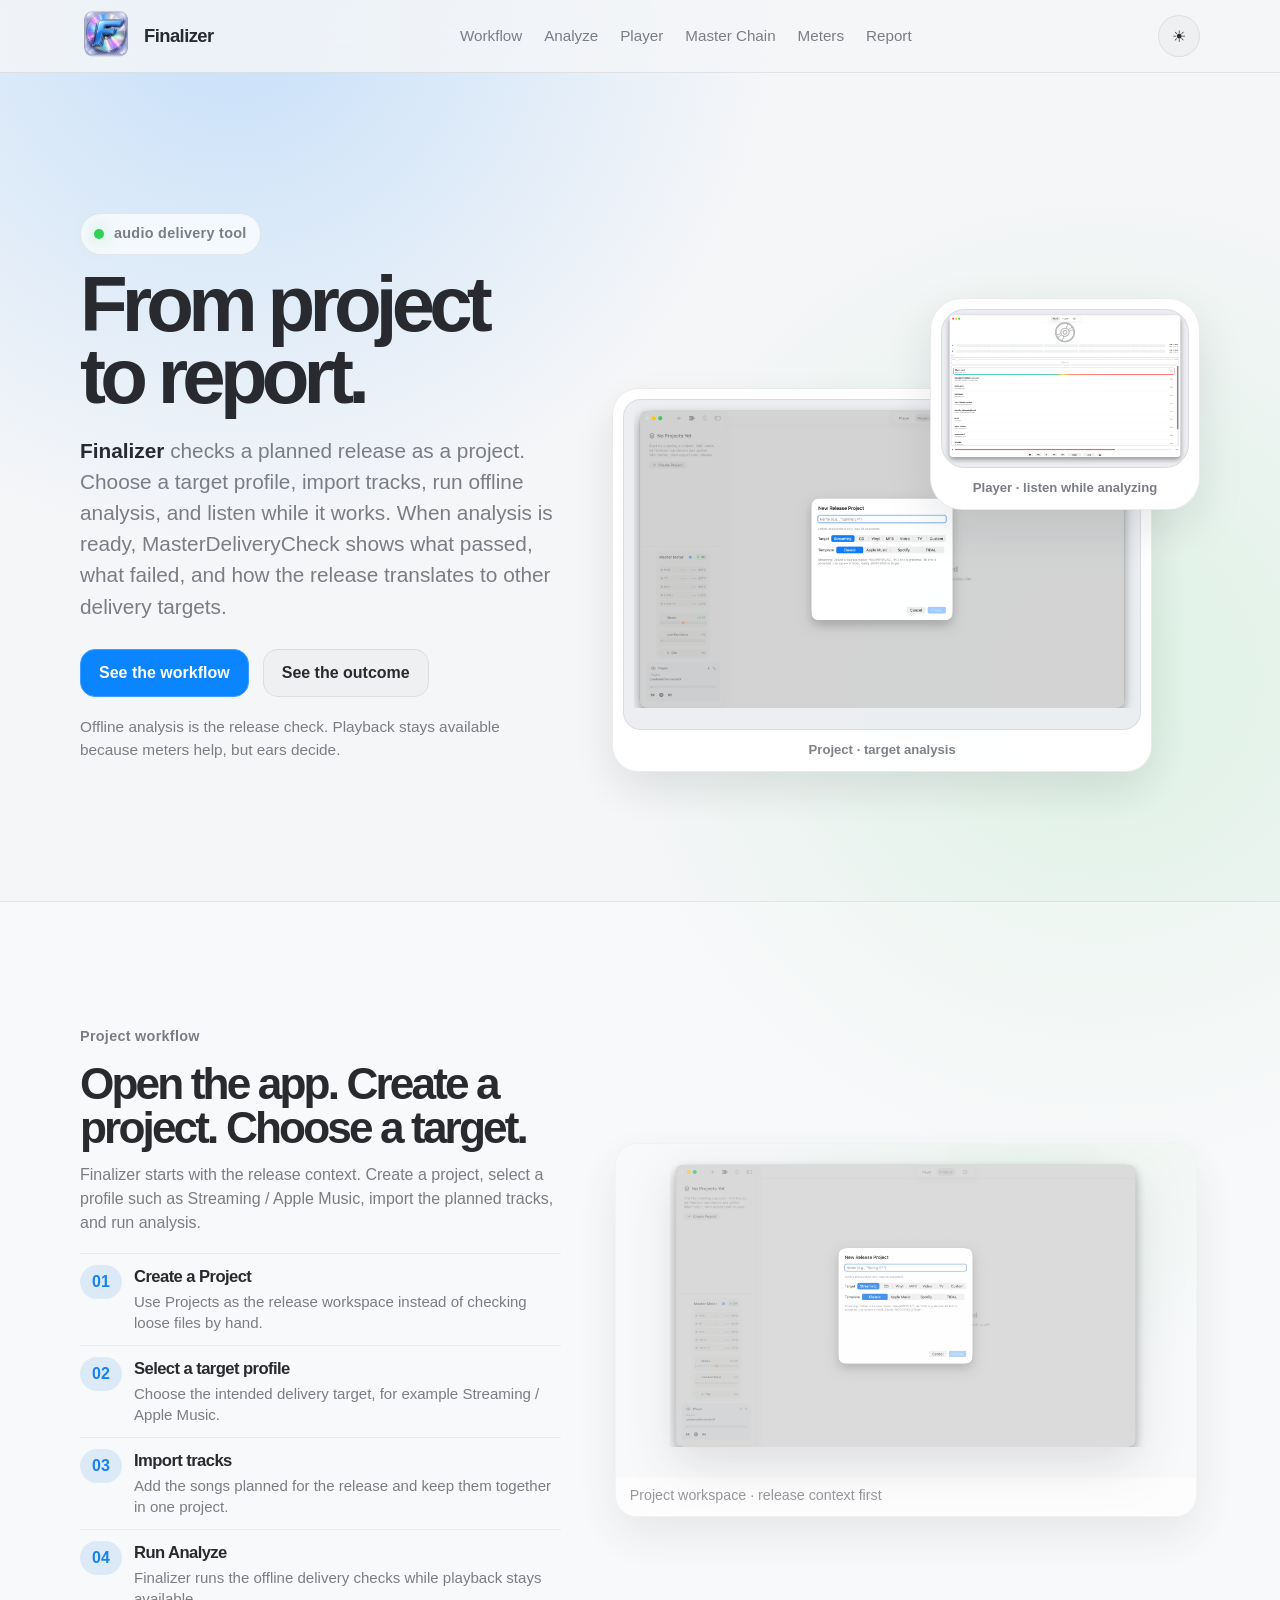
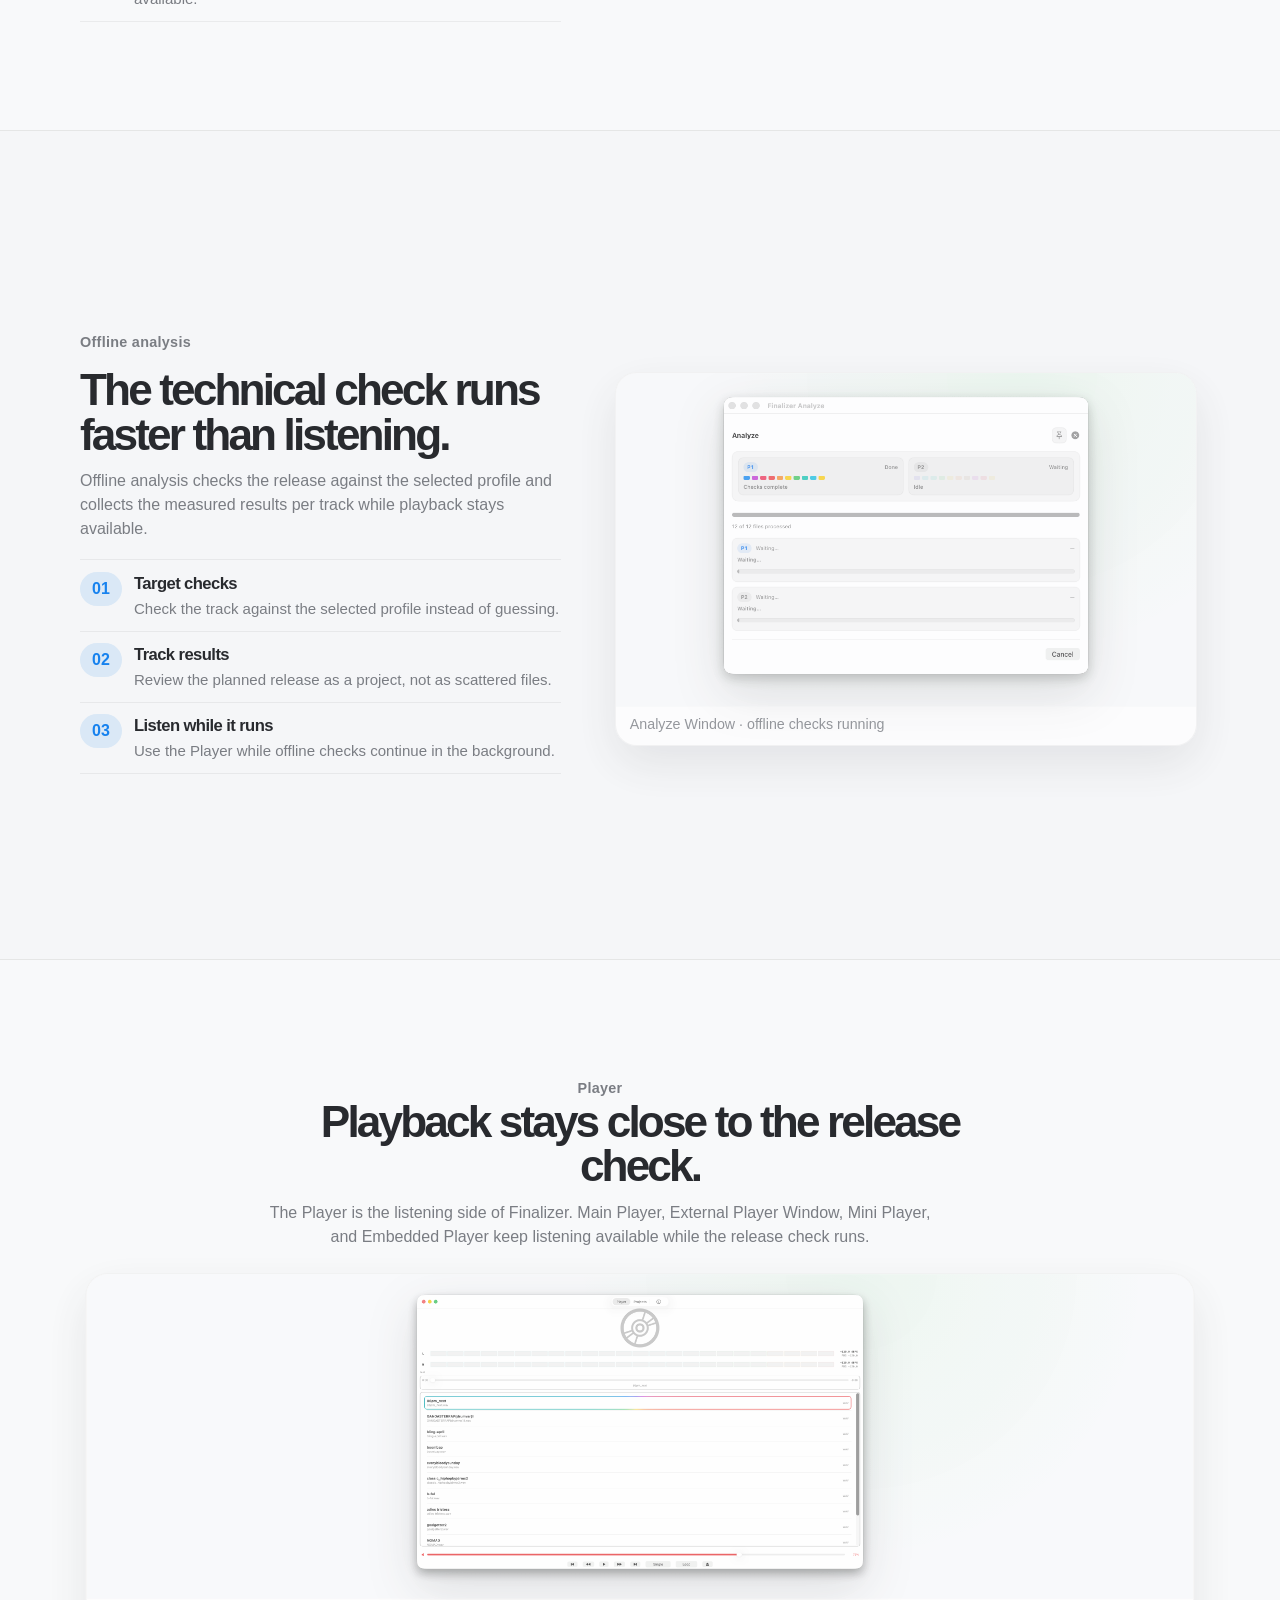
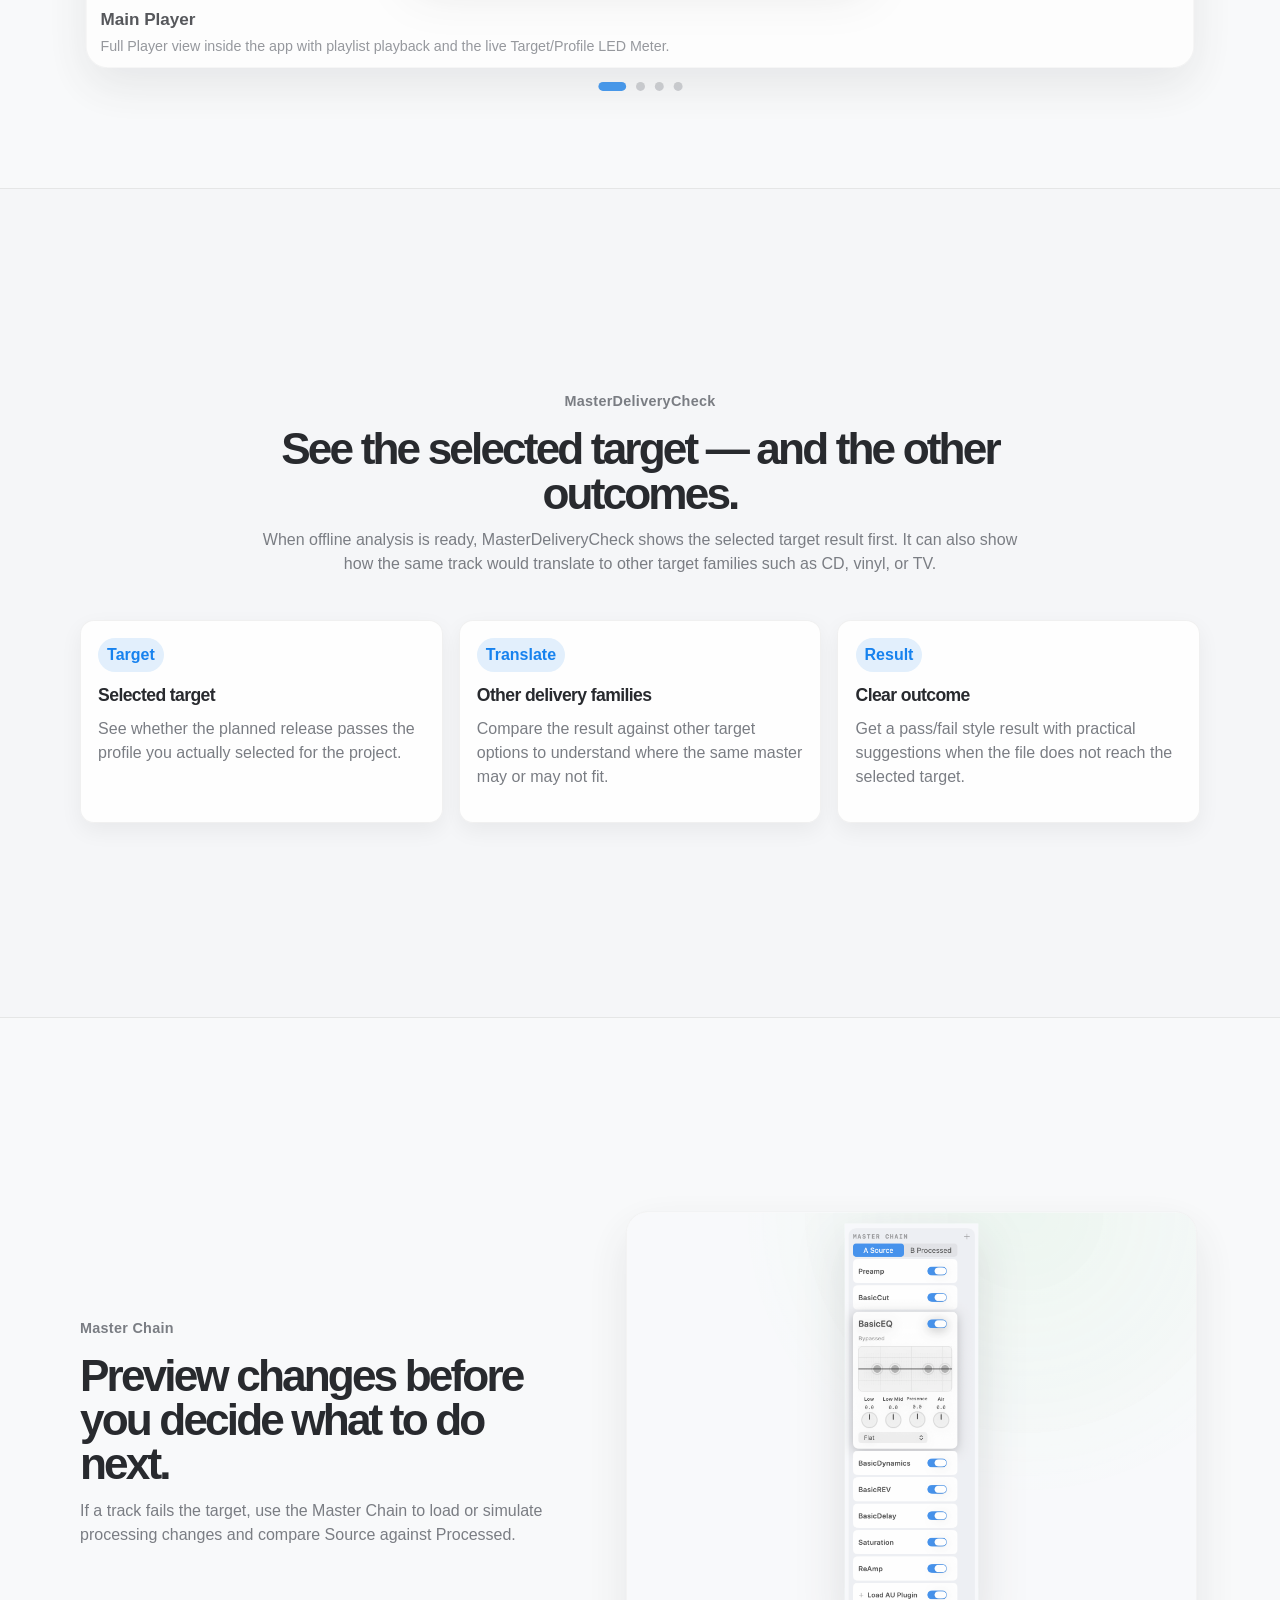
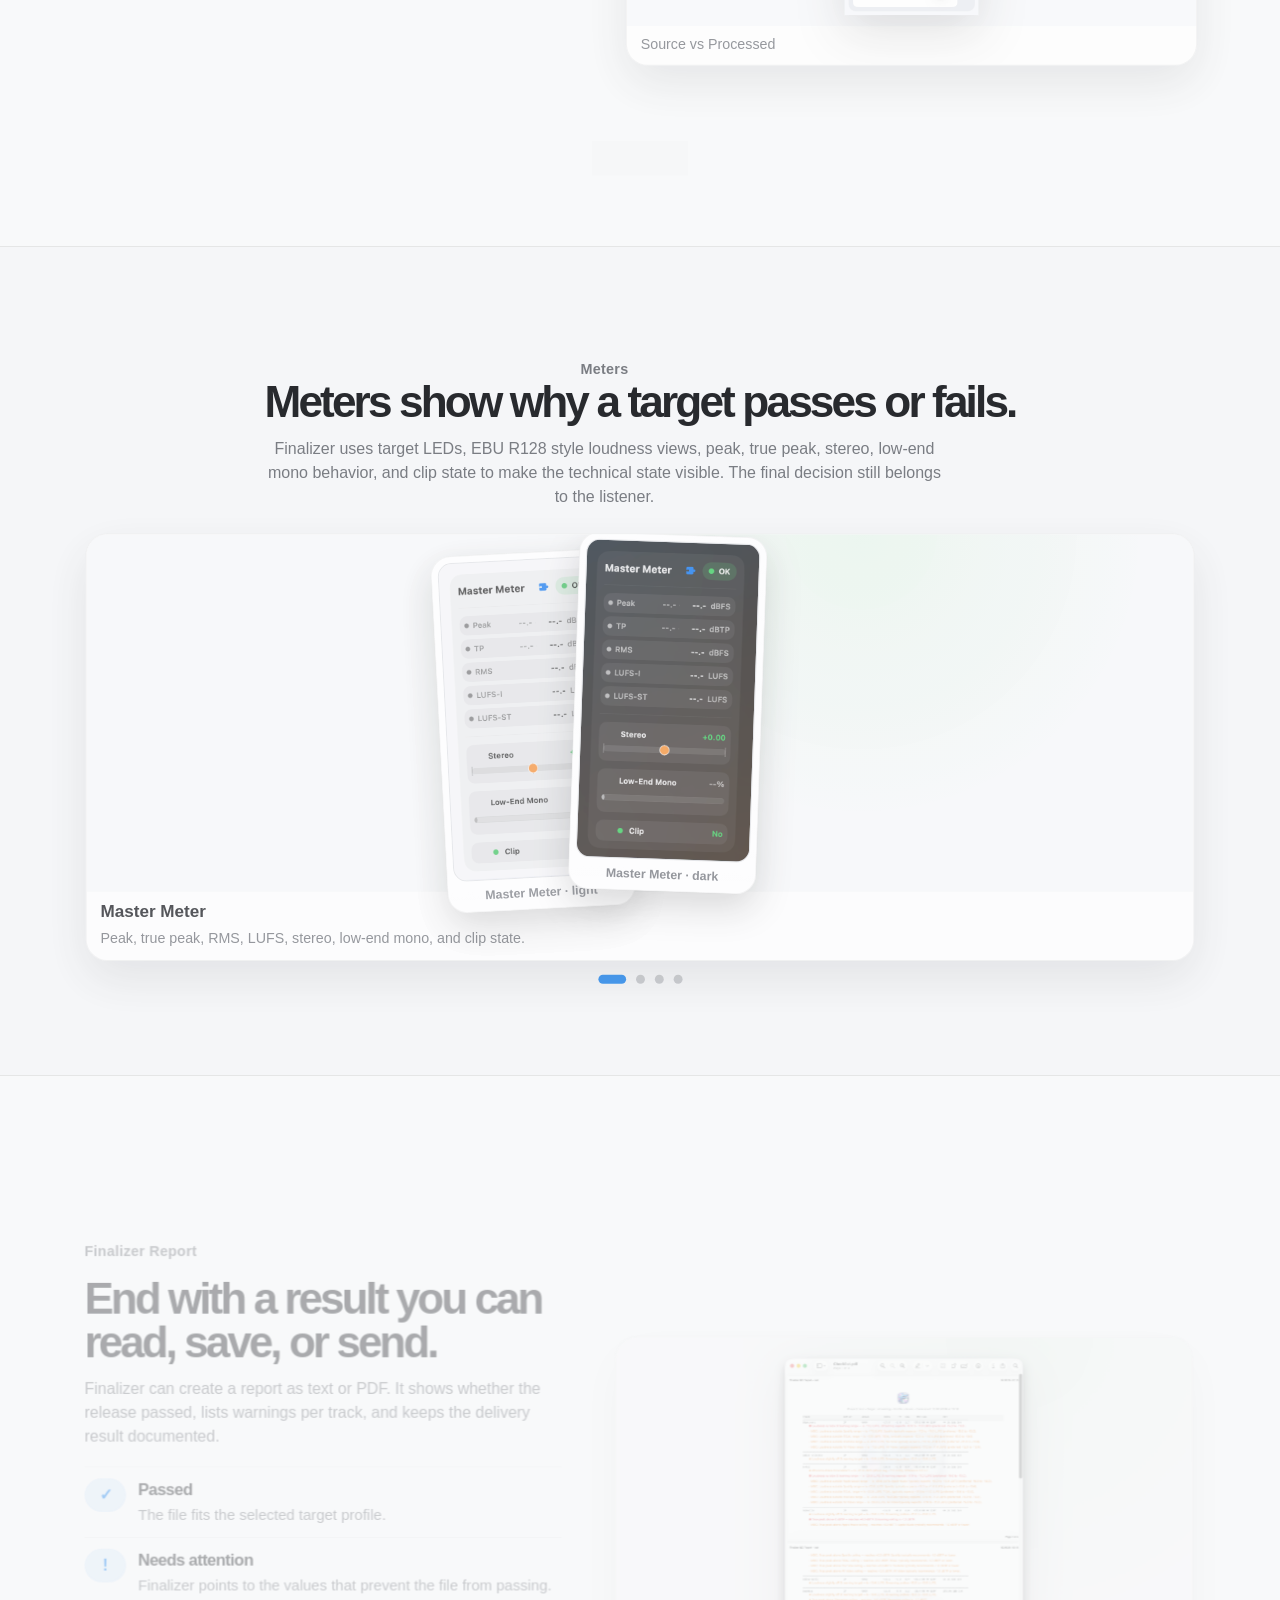
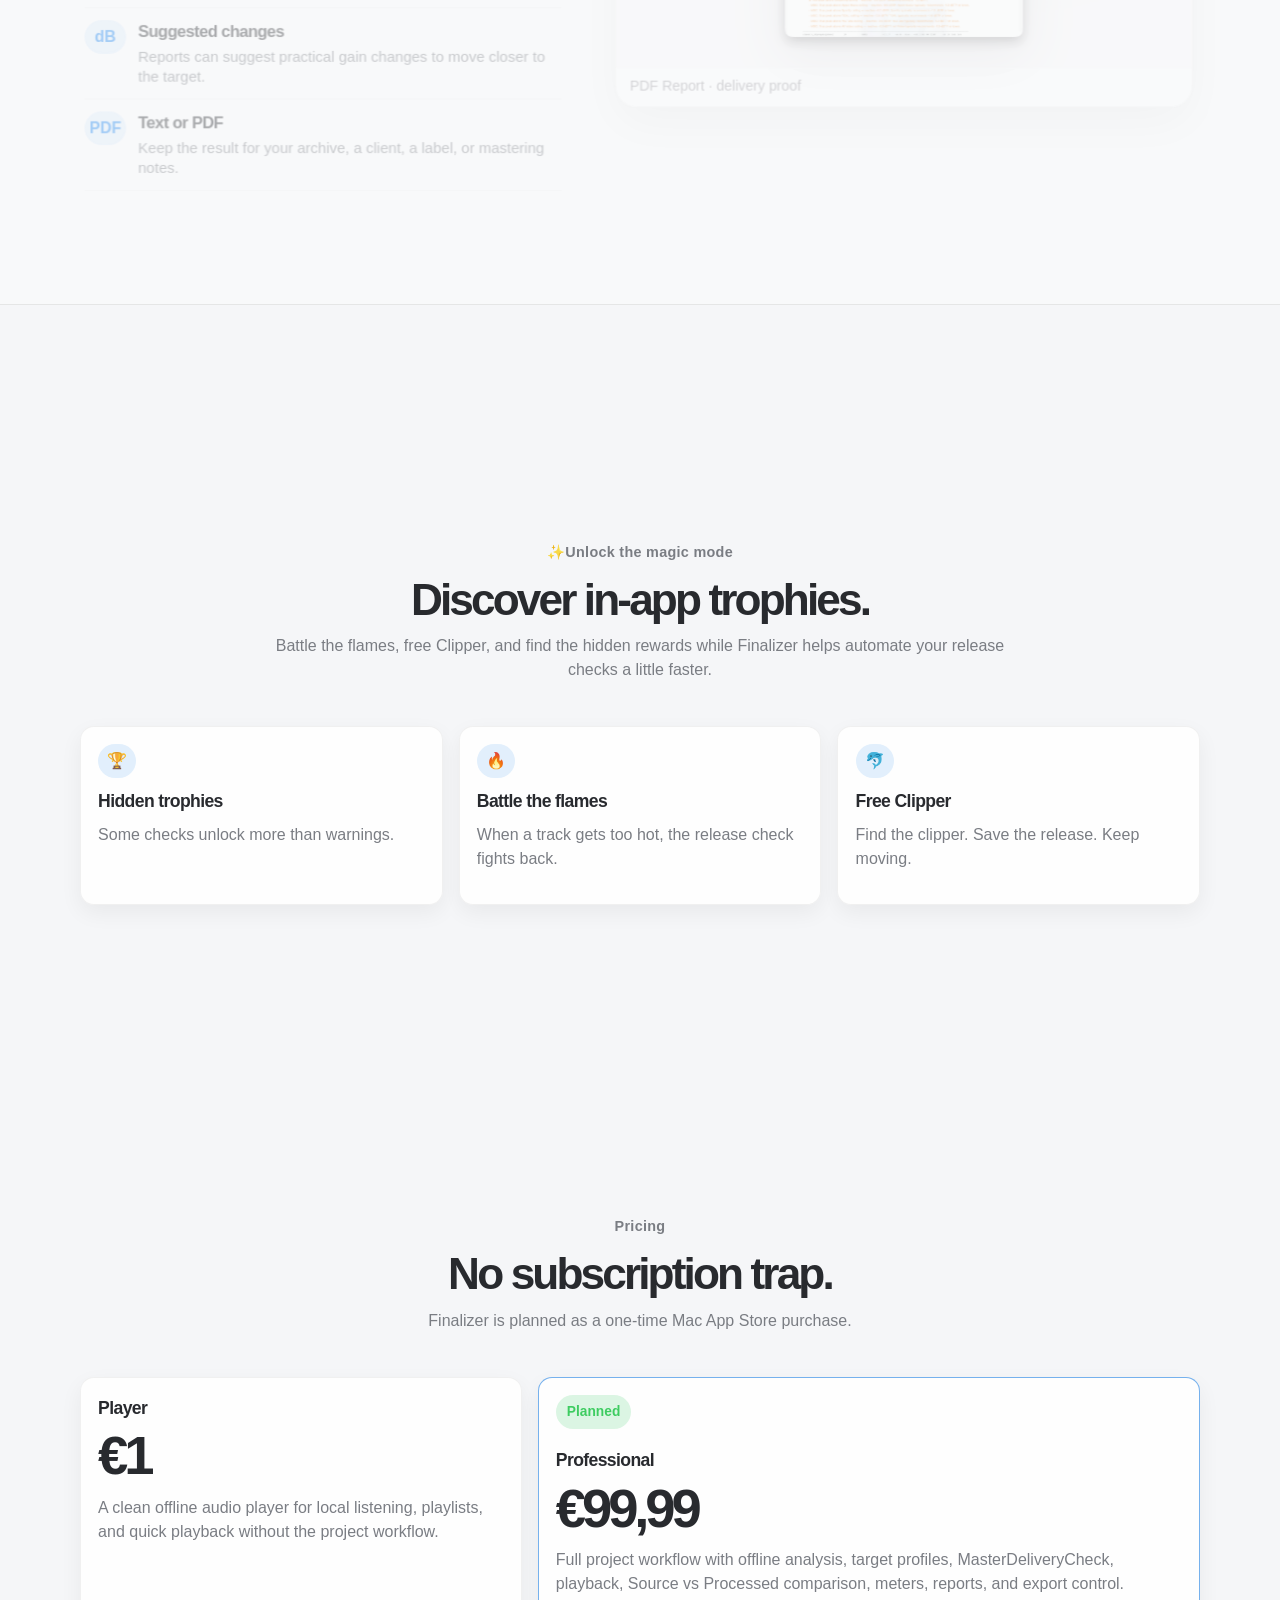
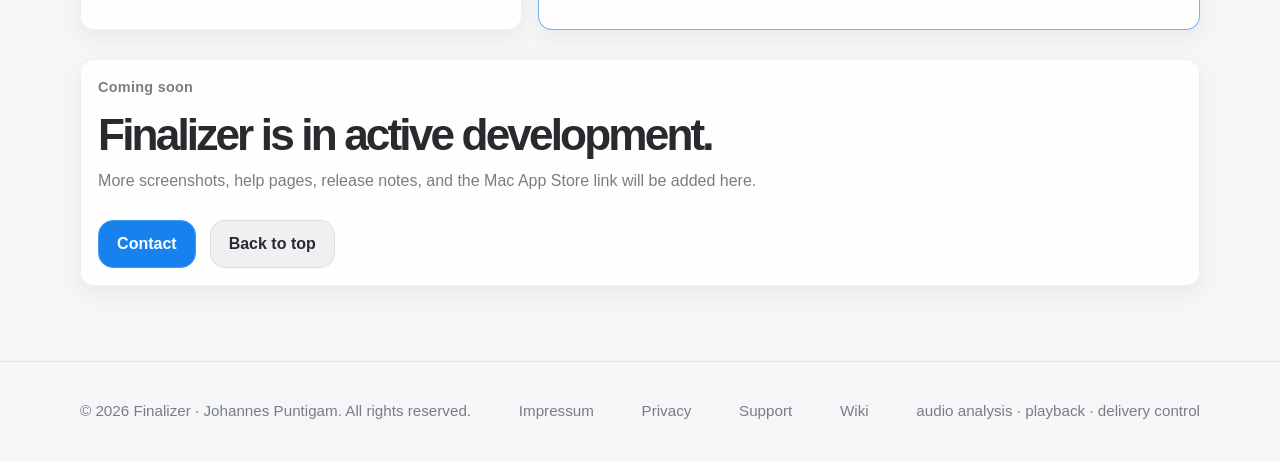
==== commit 29a3fe85: "updated wiki release notes" ====
--- a/index.html
+++ b/index.html
@@ -624,7 +624,7 @@
           <article class="price-card featured">
             <div class="badge">Planned</div>
             <h3>Professional</h3>
-            <p class="price">€99</p>
+            <p class="price">€99,99</p>
             <p>
               Full project workflow with offline analysis, target profiles,
               MasterDeliveryCheck, playback, Source vs Processed comparison, meters,
@@ -670,6 +670,7 @@
       <span><a href="sites/impressum.html">Impressum</a></span>
       <span><a href="sites/privacy.html">Privacy</a></span>
       <span><a href="sites/support.html">Support</a></span>
+      <span><a href="sites/wiki.html">Wiki</a> </span>
       <span> audio analysis · playback · delivery control</span>
     </div>
   </footer>
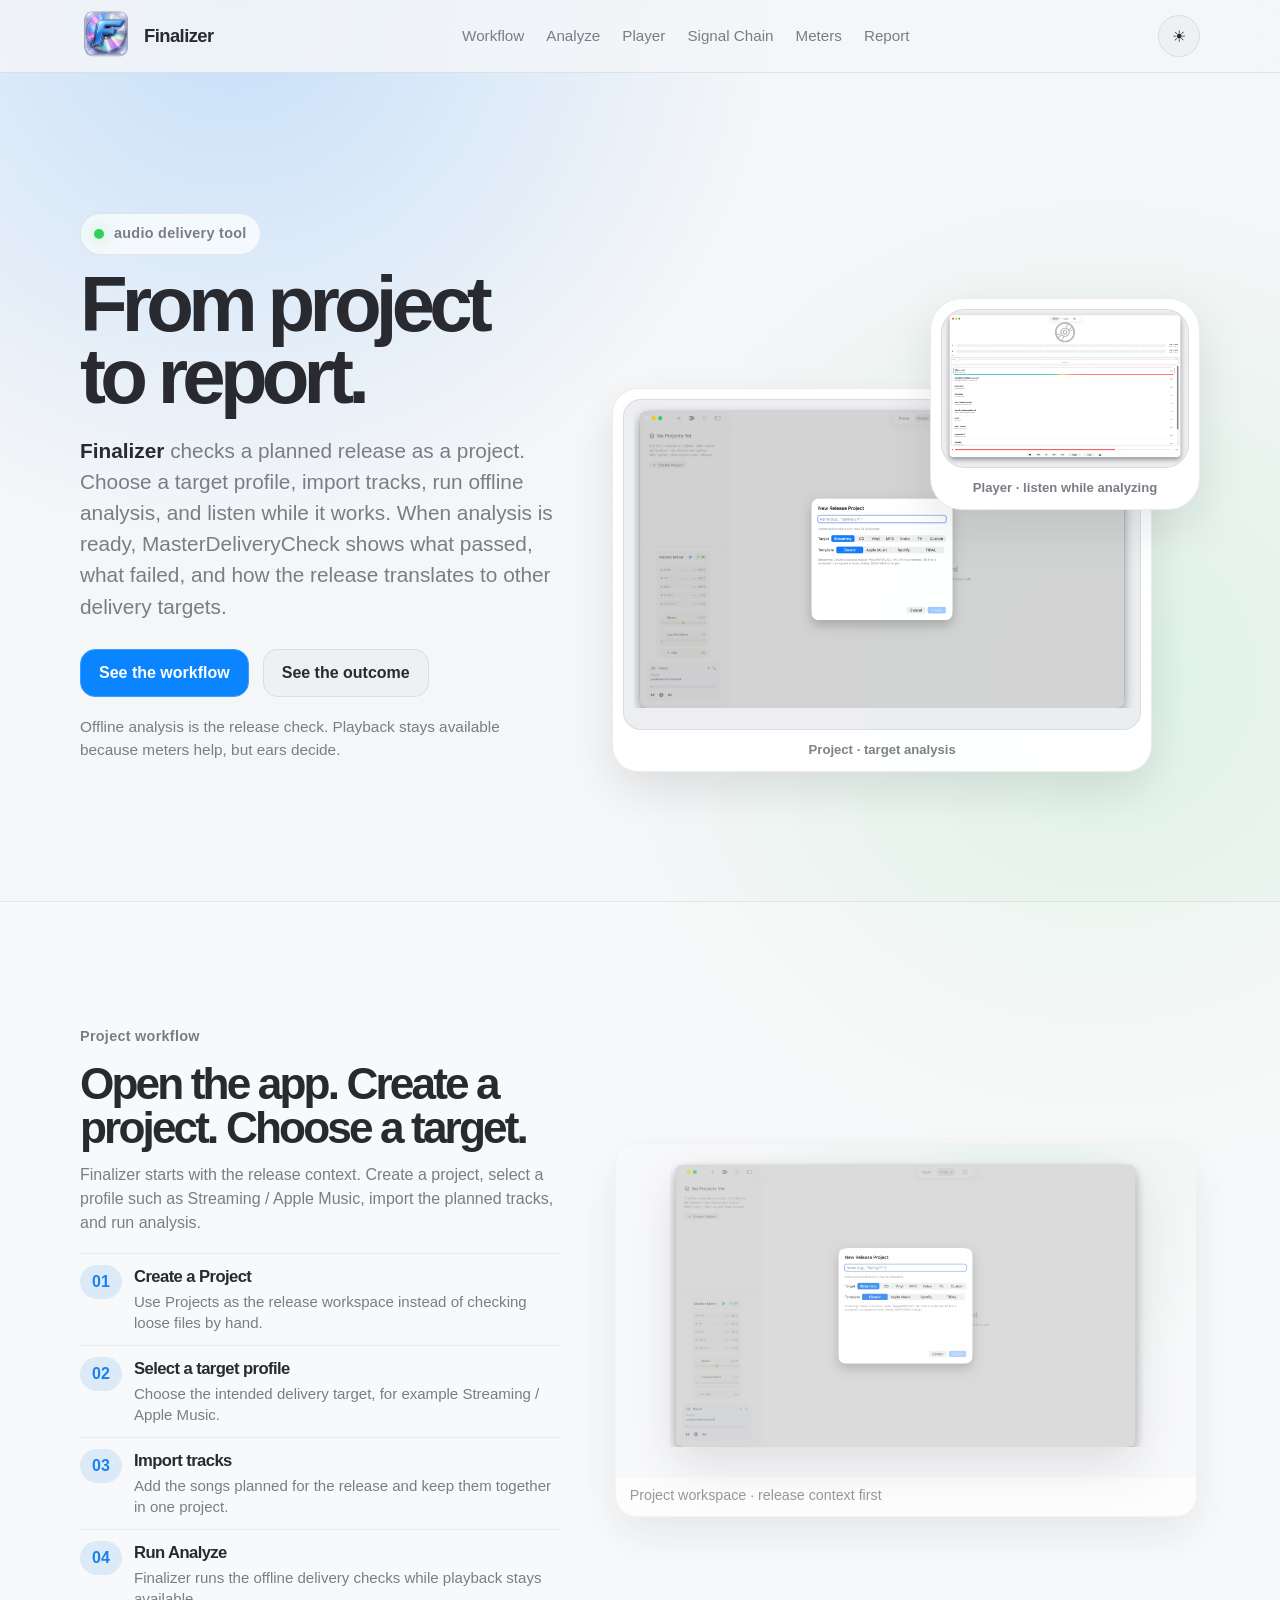
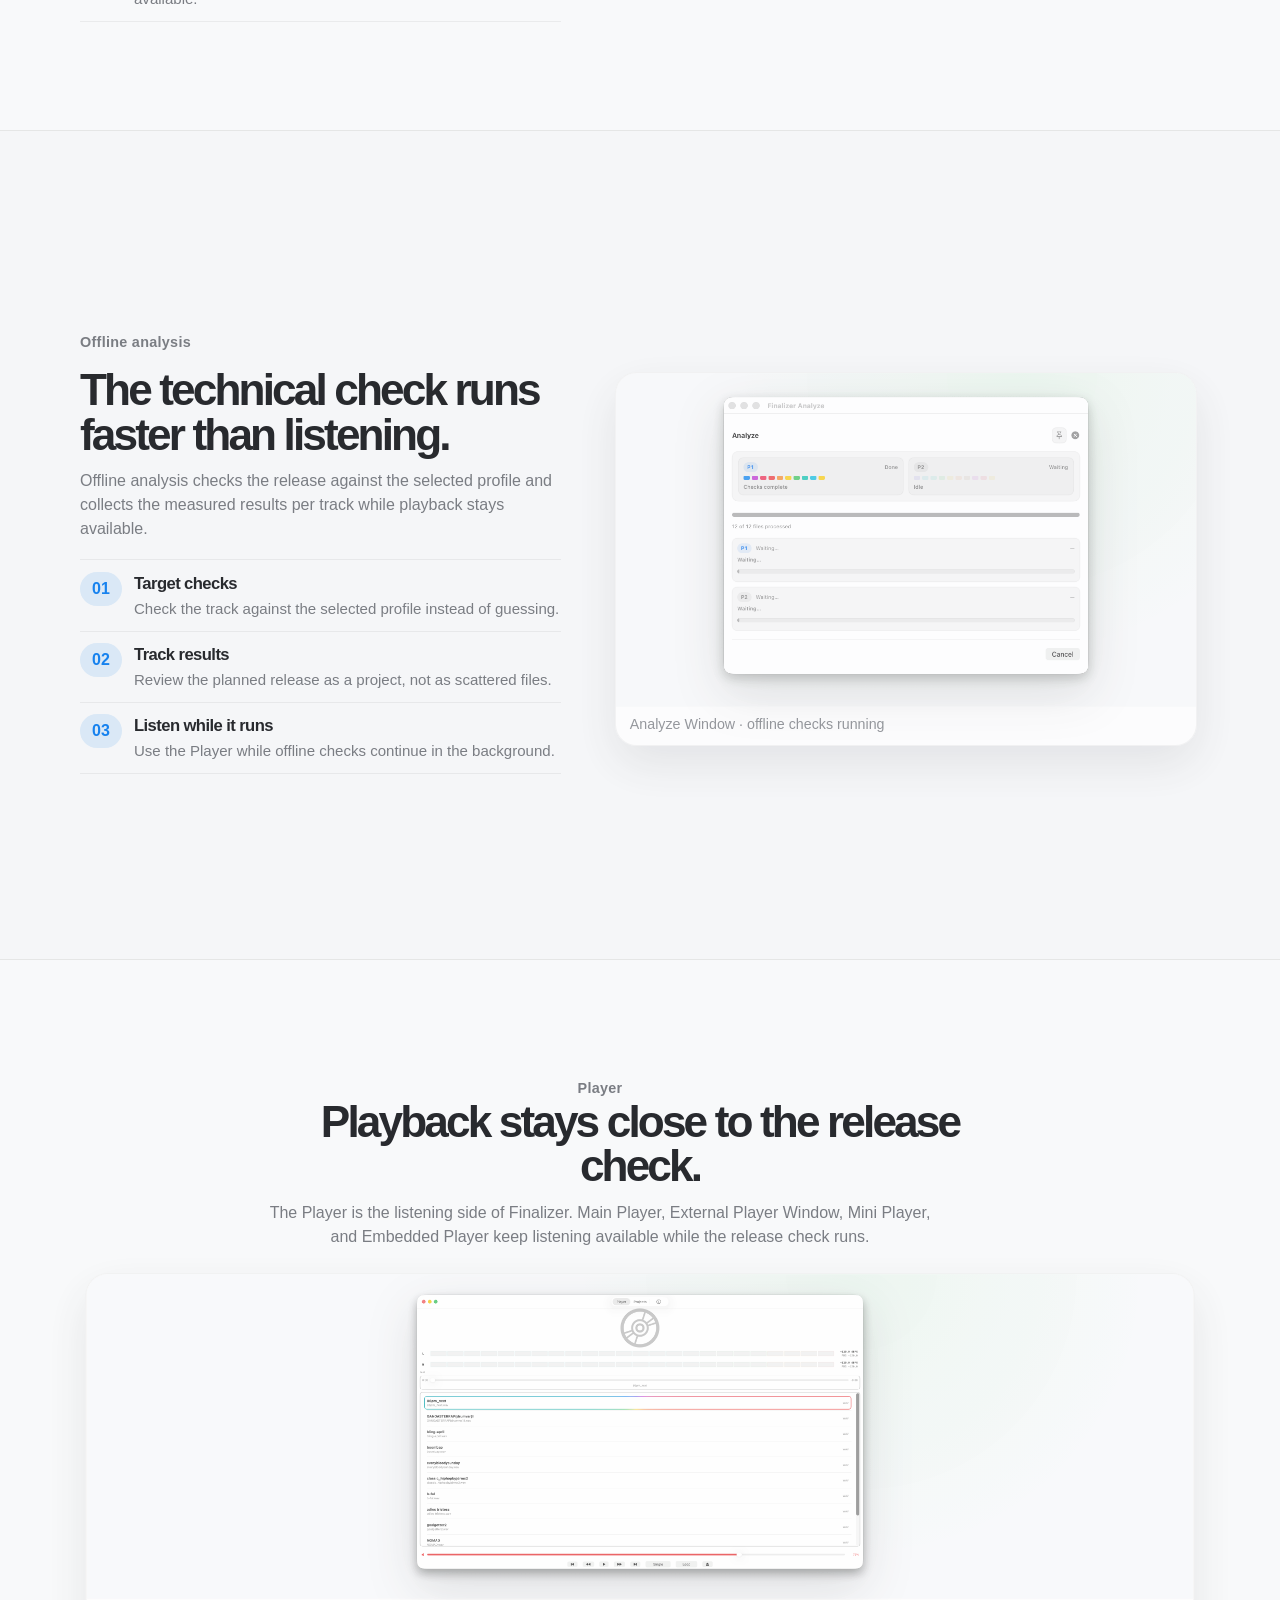
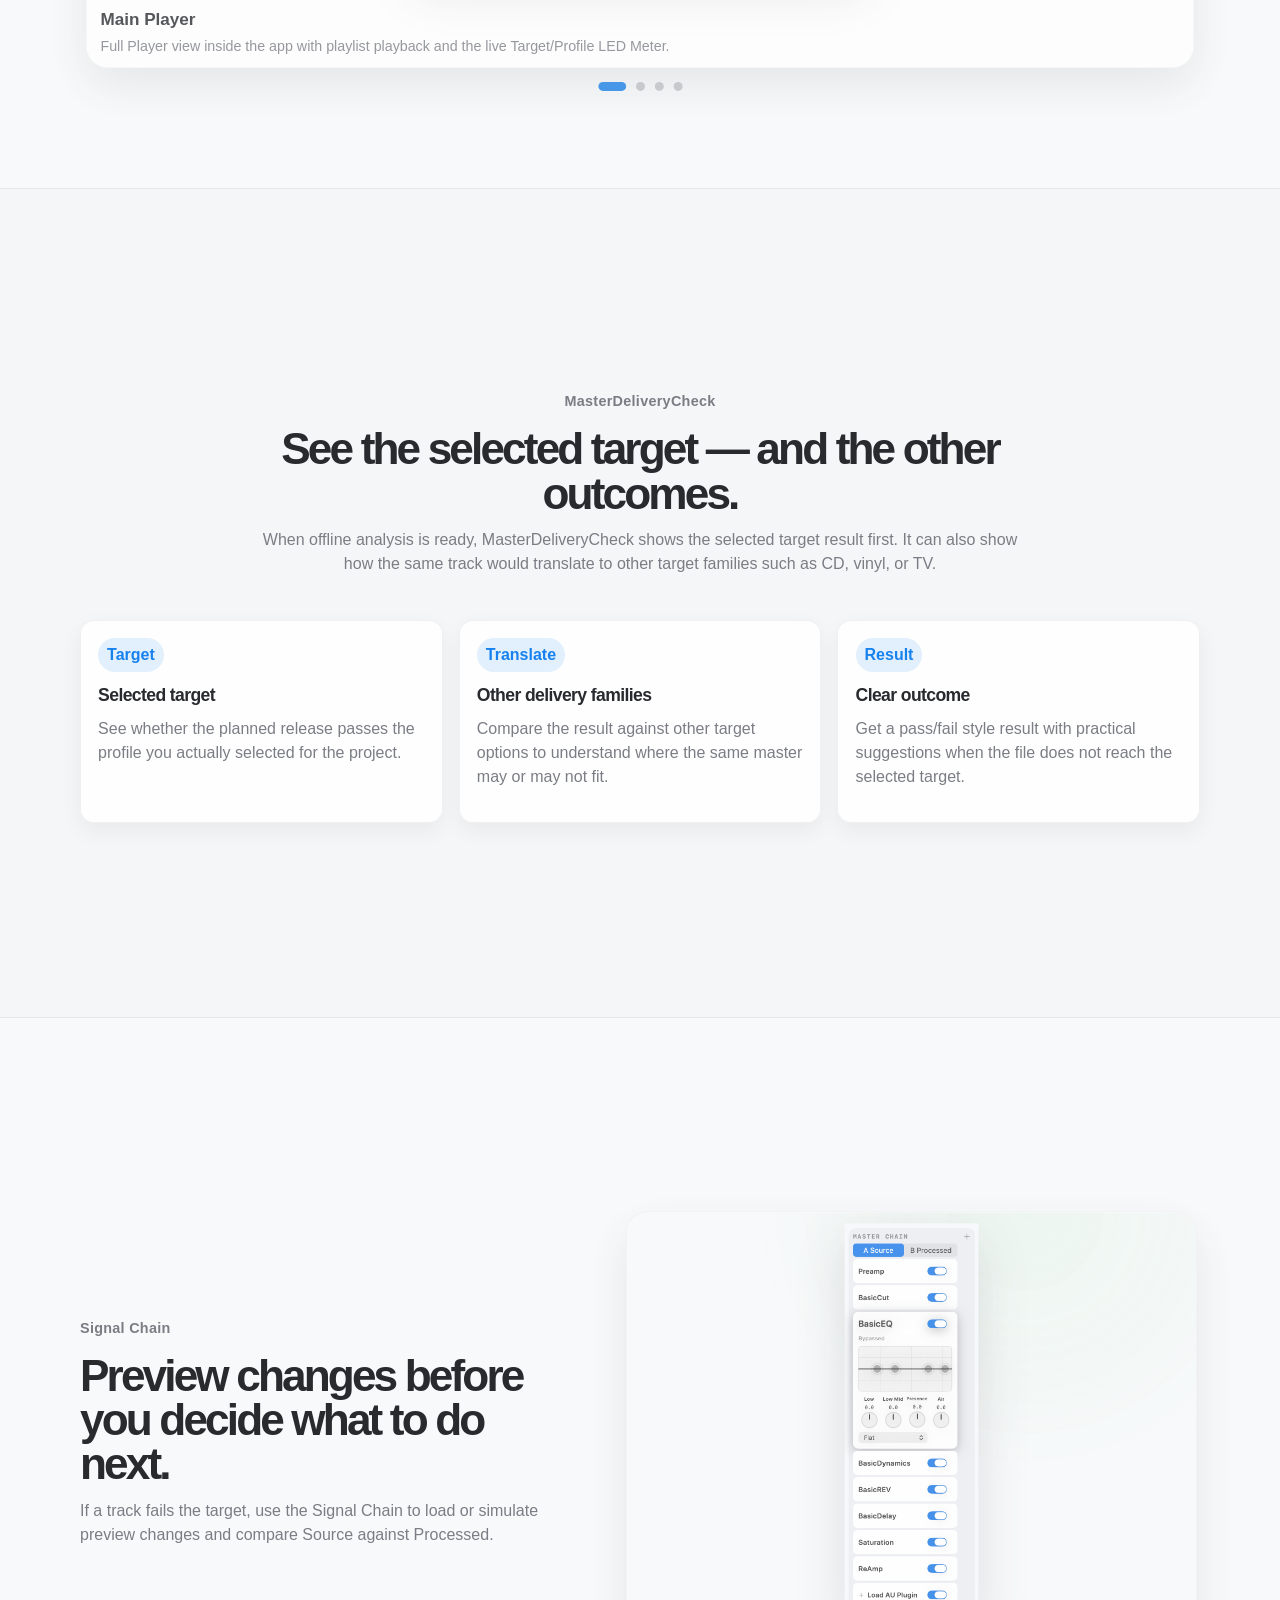
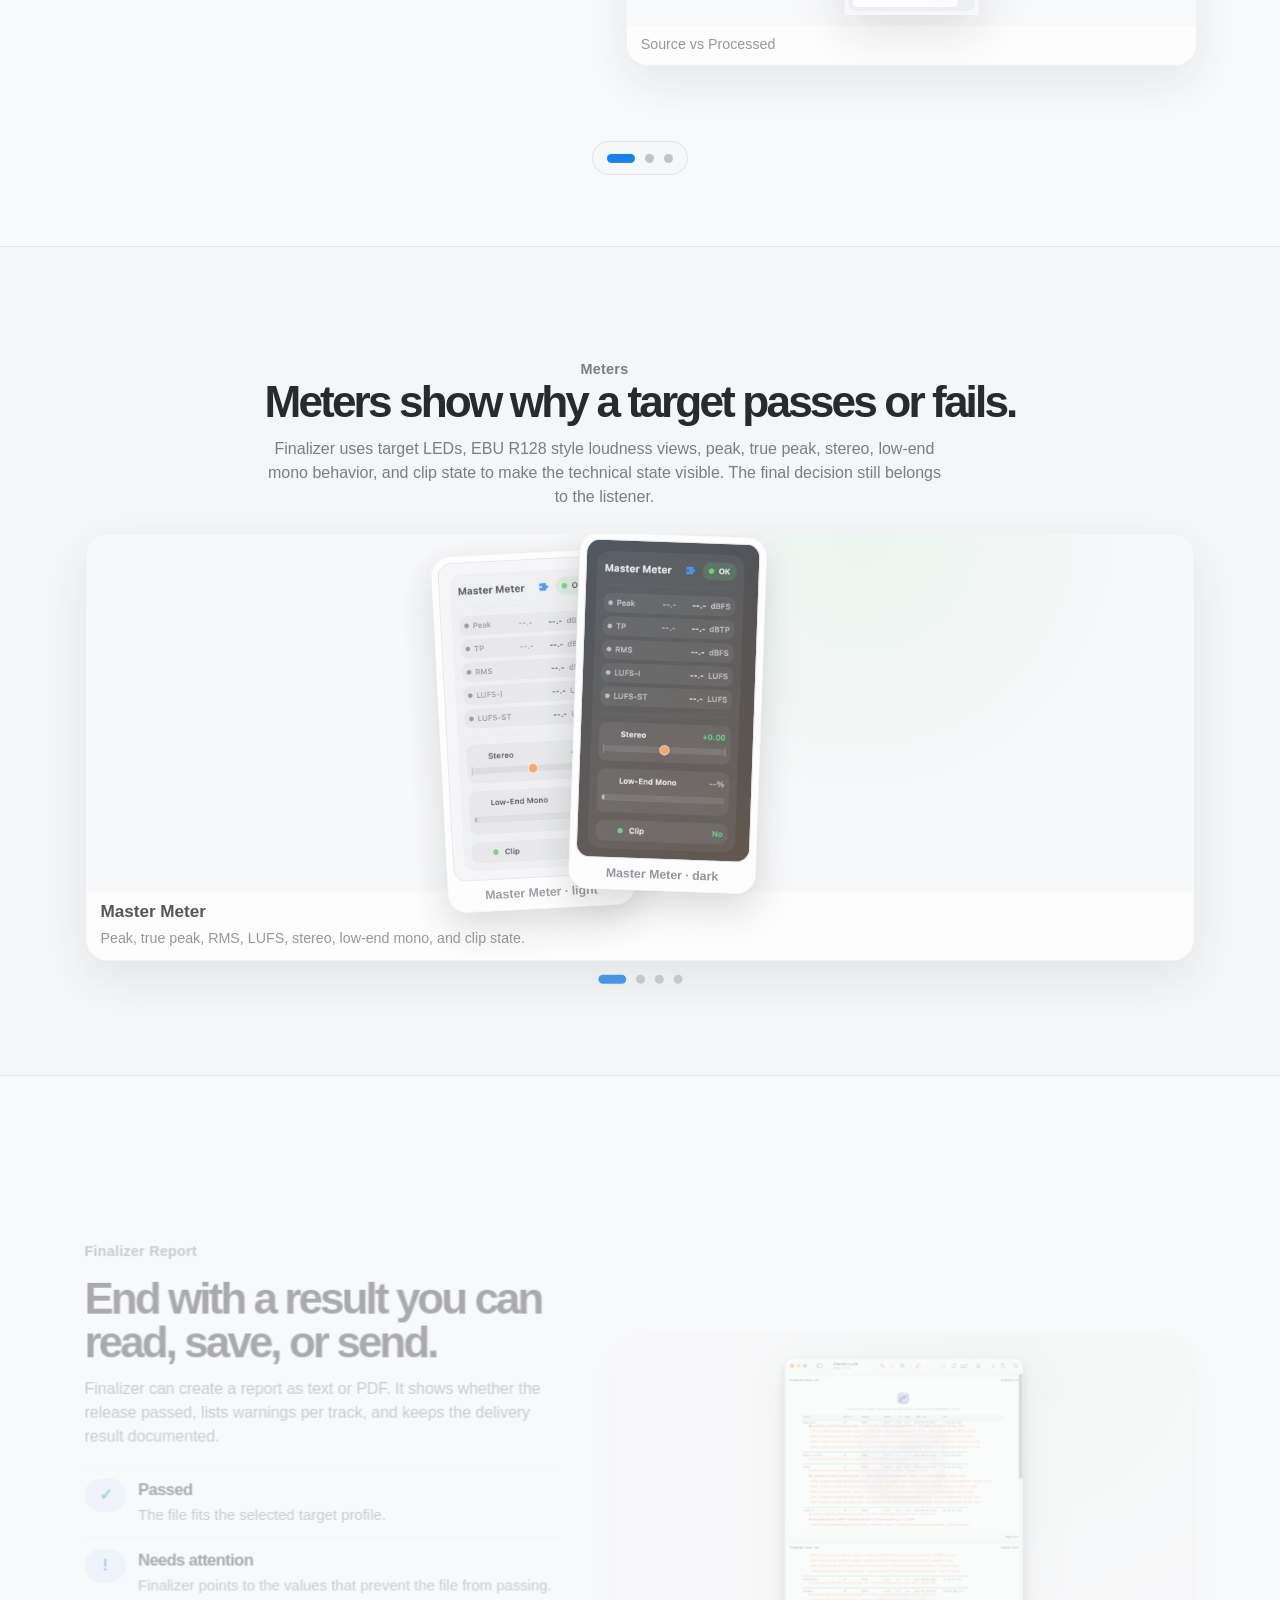
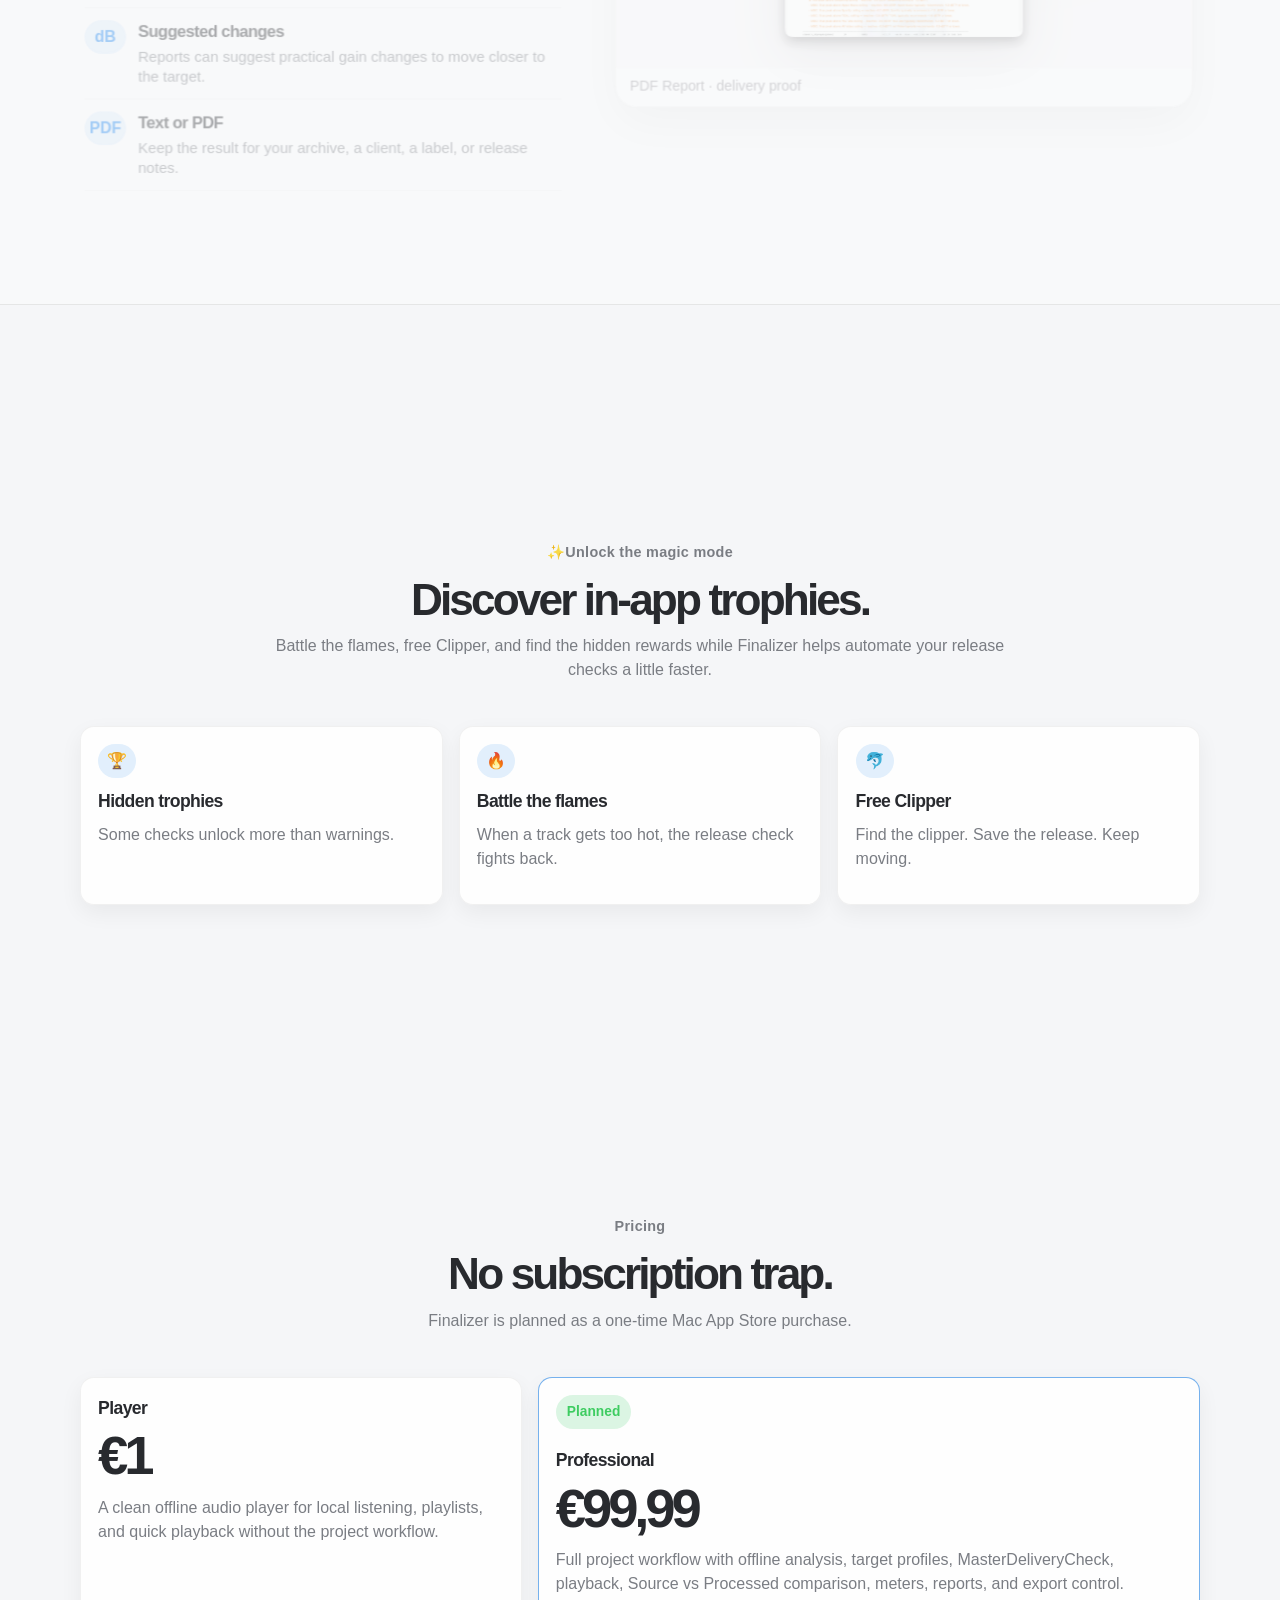
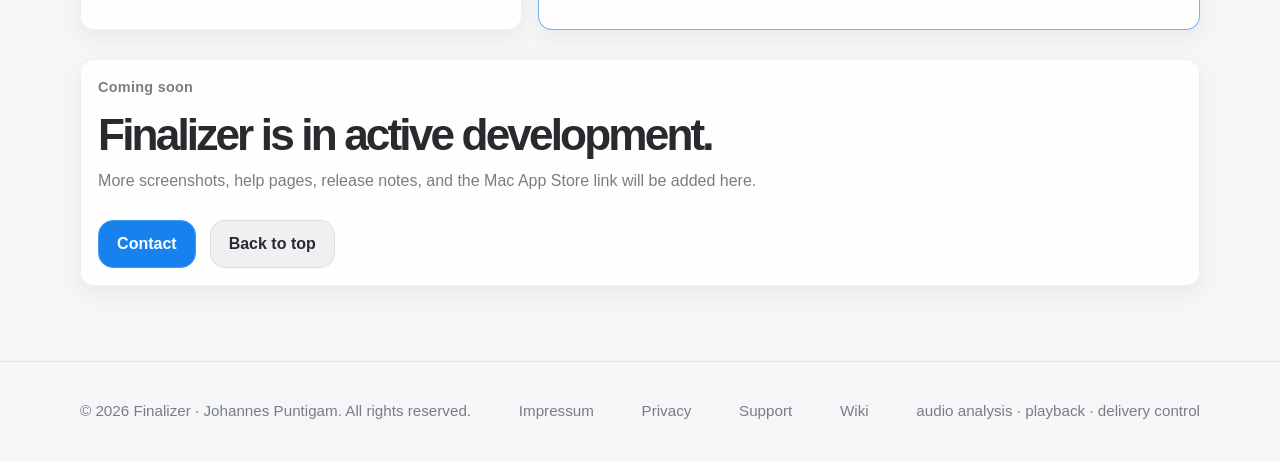
==== commit 81efabd8: "signal chain" ====
--- a/index.html
+++ b/index.html
@@ -36,7 +36,7 @@
         <a href="#workflow">Workflow</a>
         <a href="#analysis">Analyze</a>
         <a href="#player">Player</a>
-        <a href="#masterchain">Master Chain</a>
+        <a href="#masterchain">Signal Chain</a>
         <a href="#meters">Meters</a>
         <a href="#report">Report</a>
       </nav>
@@ -336,11 +336,11 @@
       <div class="wrap paired-story">
         <article class="story-pair is-active" data-story-step="0">
           <div class="story-panel">
-            <p class="section-label">Master Chain</p>
+            <p class="section-label">Signal Chain</p>
             <h2>Preview changes before you decide what to do next.</h2>
             <p>
-              If a track fails the target, use the Master Chain to load or simulate
-              processing changes and compare Source against Processed.
+              If a track fails the target, use the Signal Chain to load or simulate
+              preview changes and compare Source against Processed.
             </p>
           </div>
 
@@ -348,7 +348,7 @@
             <div class="inside-image inside-image-tall">
               <img
                 src="assets/screenshots/masterchain-light.png"
-                alt="Finalizer Master Chain showing Source and Processed comparison."
+                alt="Finalizer Signal Chain showing Source and Processed comparison."
               />
             </div>
             <figcaption>Source vs Processed</figcaption>
@@ -381,8 +381,8 @@
             <p class="section-label">Adjustment preview</p>
             <h2>See what a move could change.</h2>
             <p>
-              Preview how an EQ move, a few dB, or a mastering AU plugin could affect
-              the signal before revising the master or sending notes forward.
+              Preview how an EQ move, a few dB, or an AU plugin could affect
+              the signal before revising the file or sending notes forward.
             </p>
             <p>
               Saving chain setups is planned later.
@@ -543,7 +543,7 @@
               <span>PDF</span>
               <div>
                 <h3>Text or PDF</h3>
-                <p>Keep the result for your archive, a client, a label, or mastering notes.</p>
+               <p>Keep the result for your archive, a client, a label, or release notes.</p>
               </div>
             </article>
           </div>
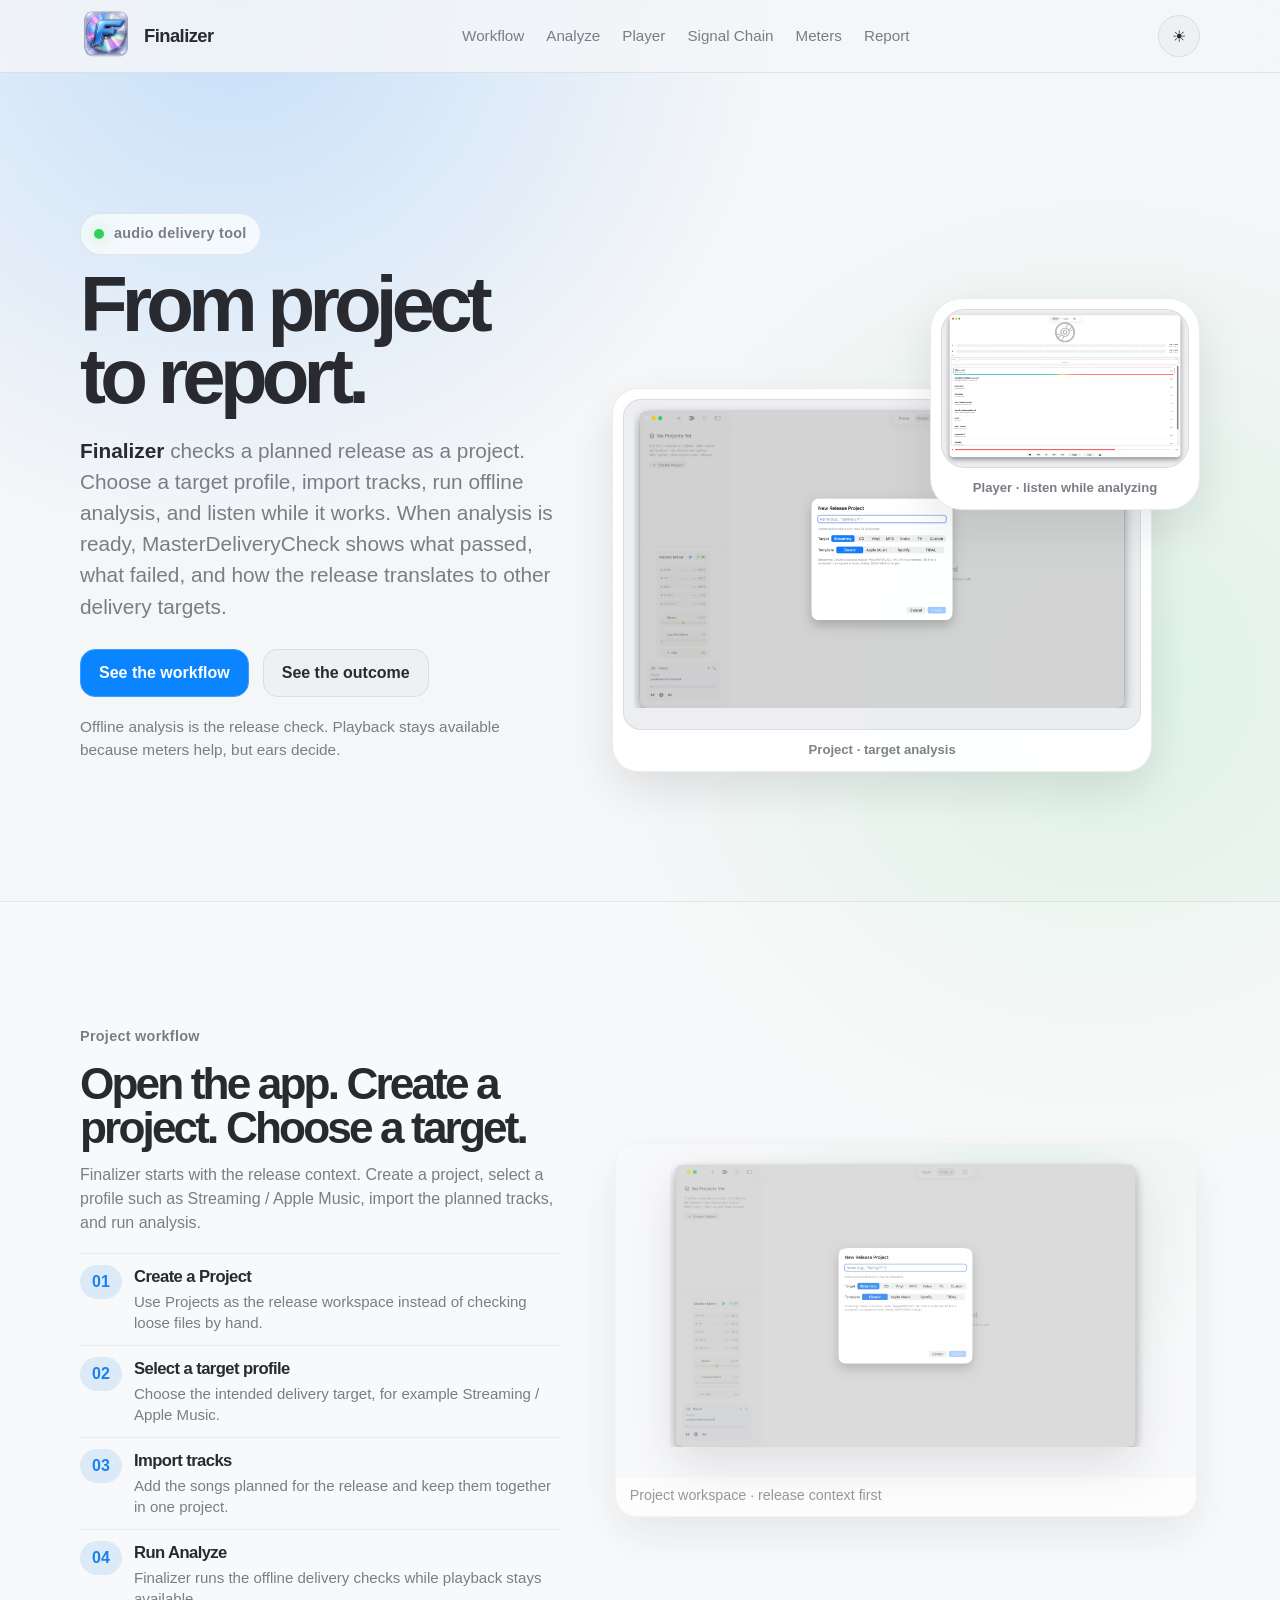
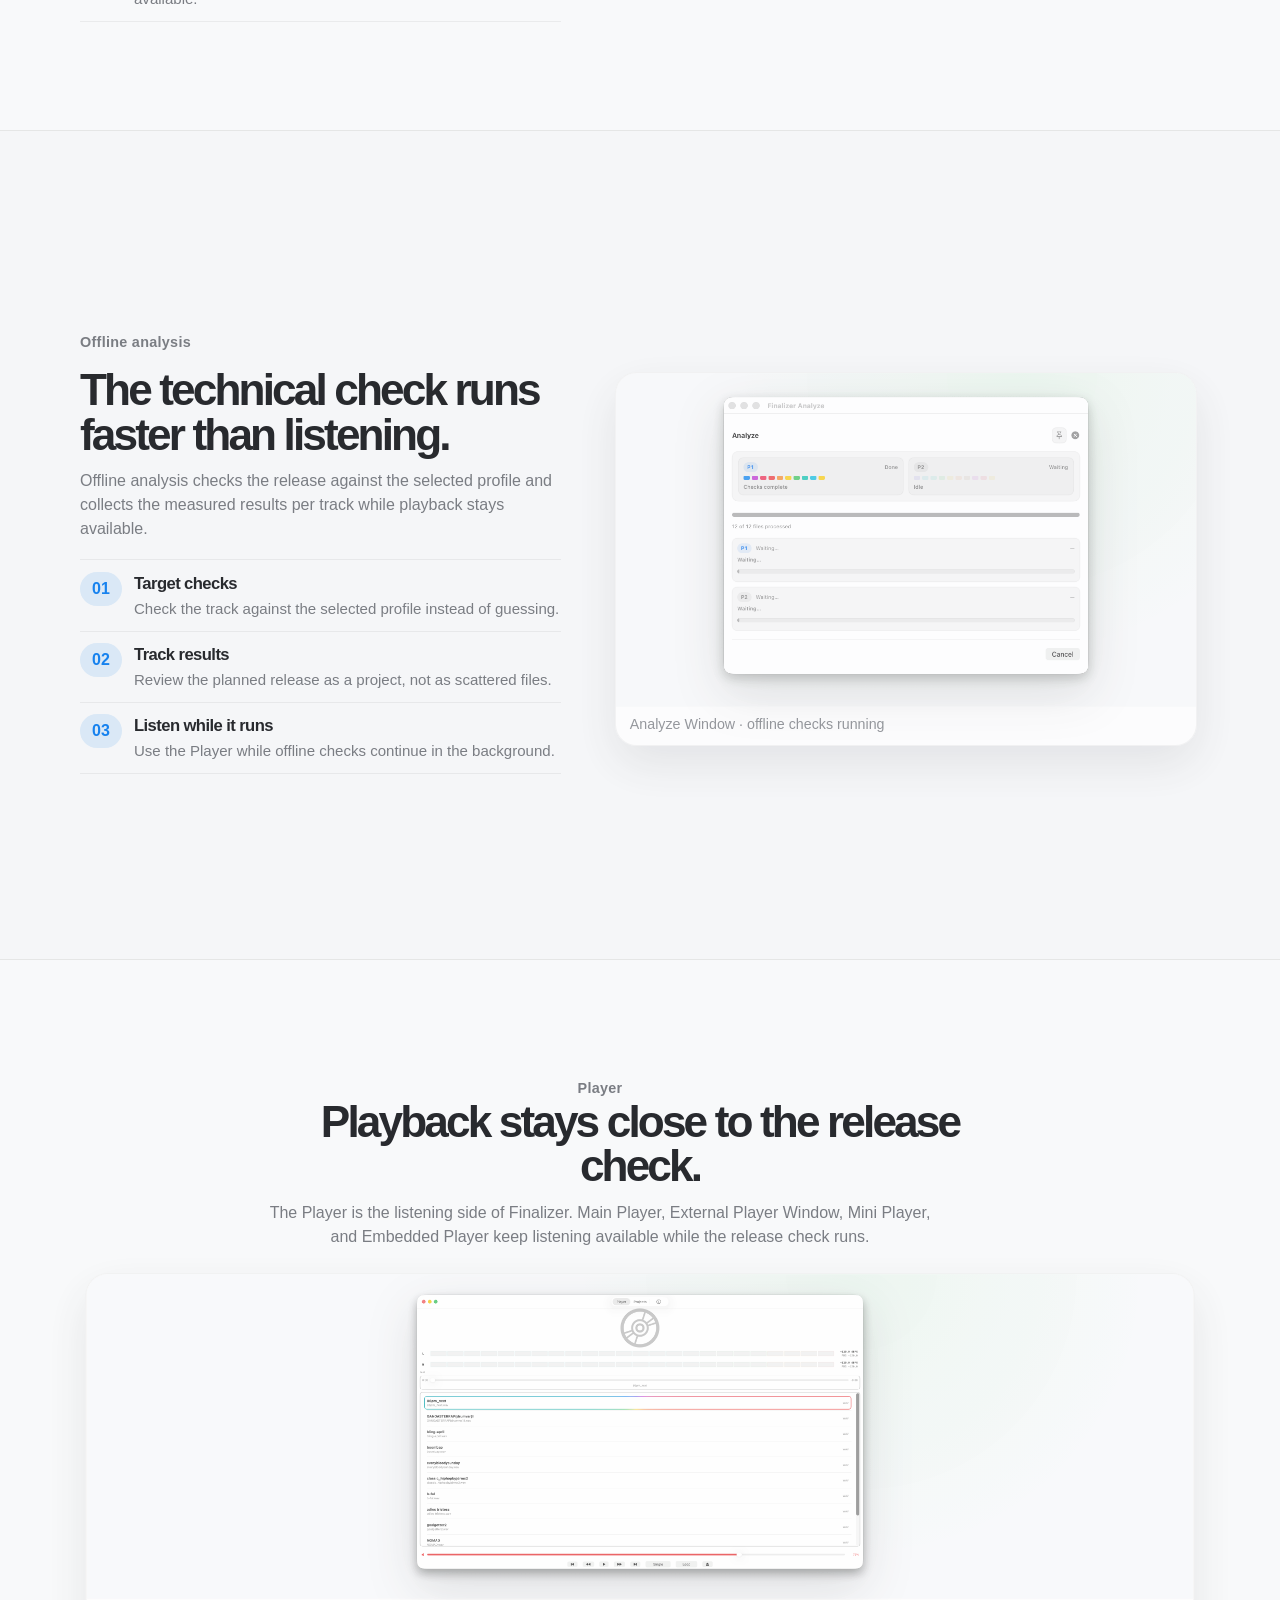
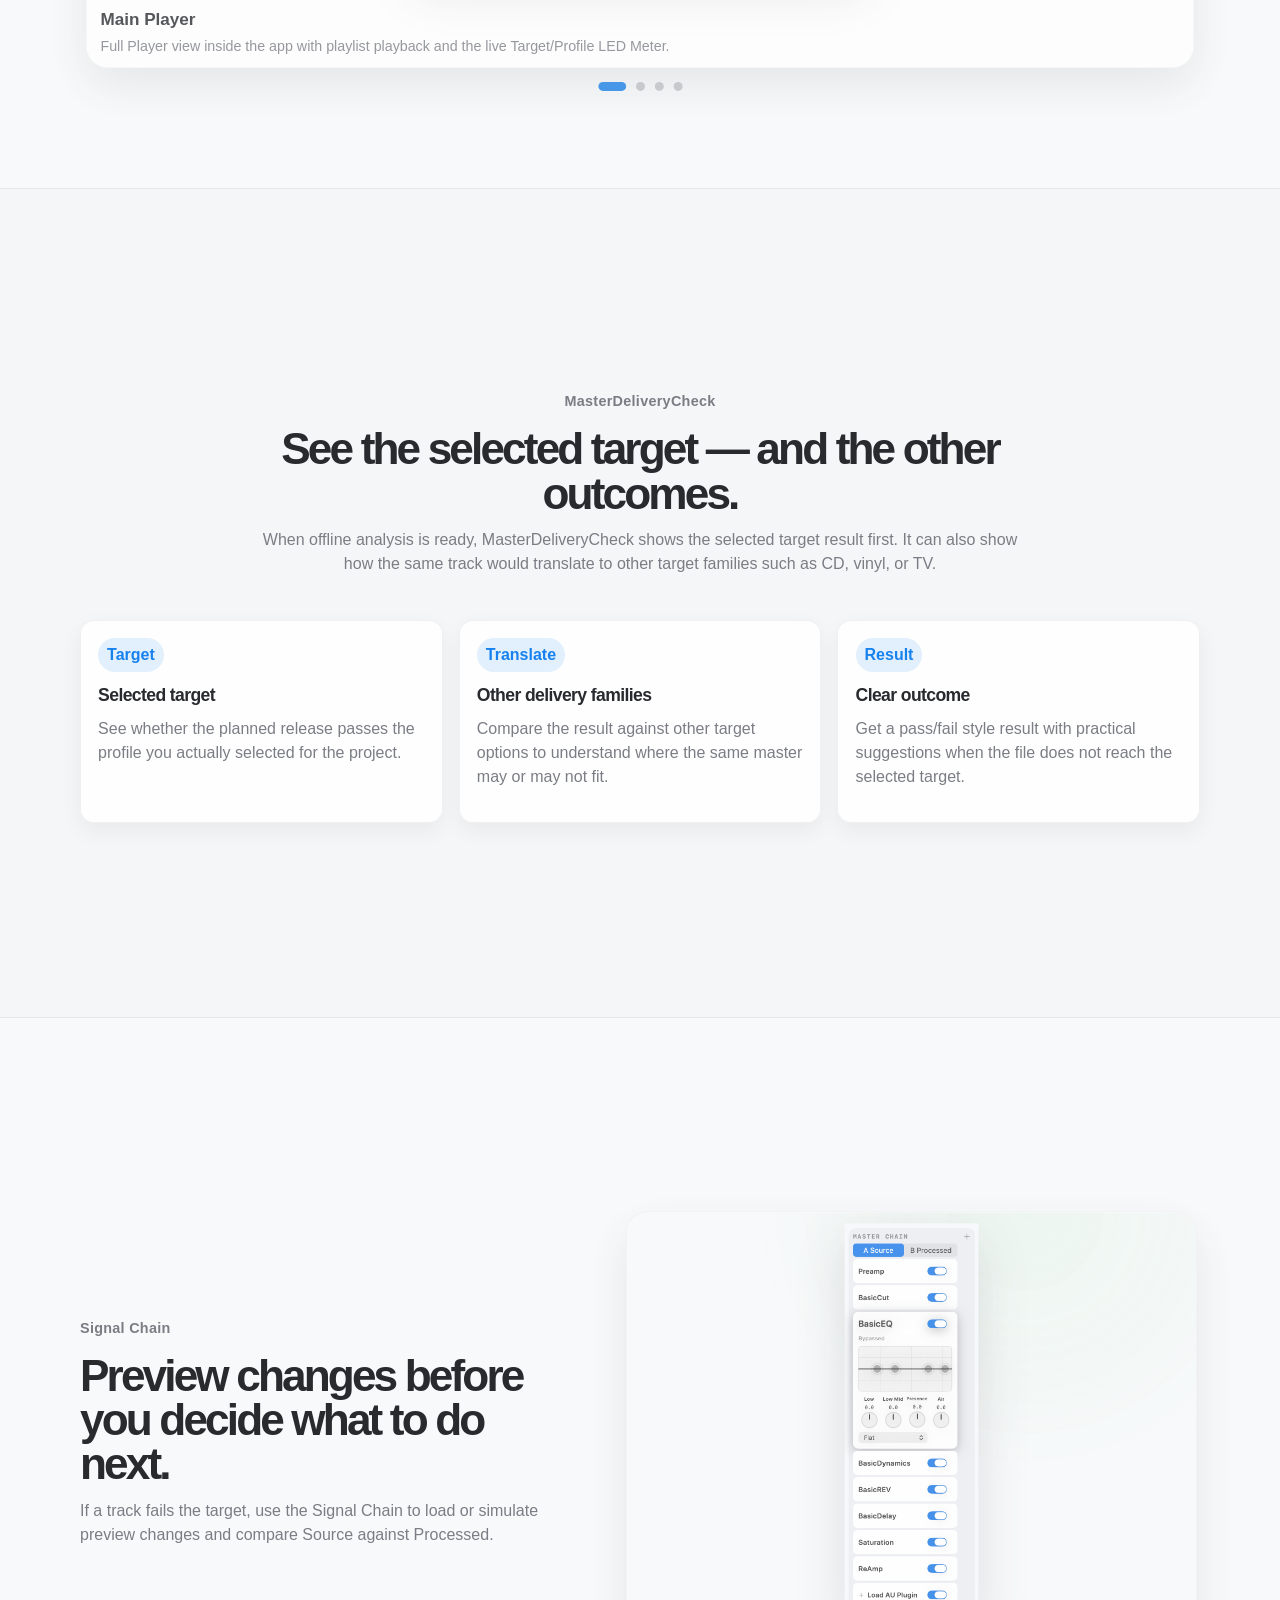
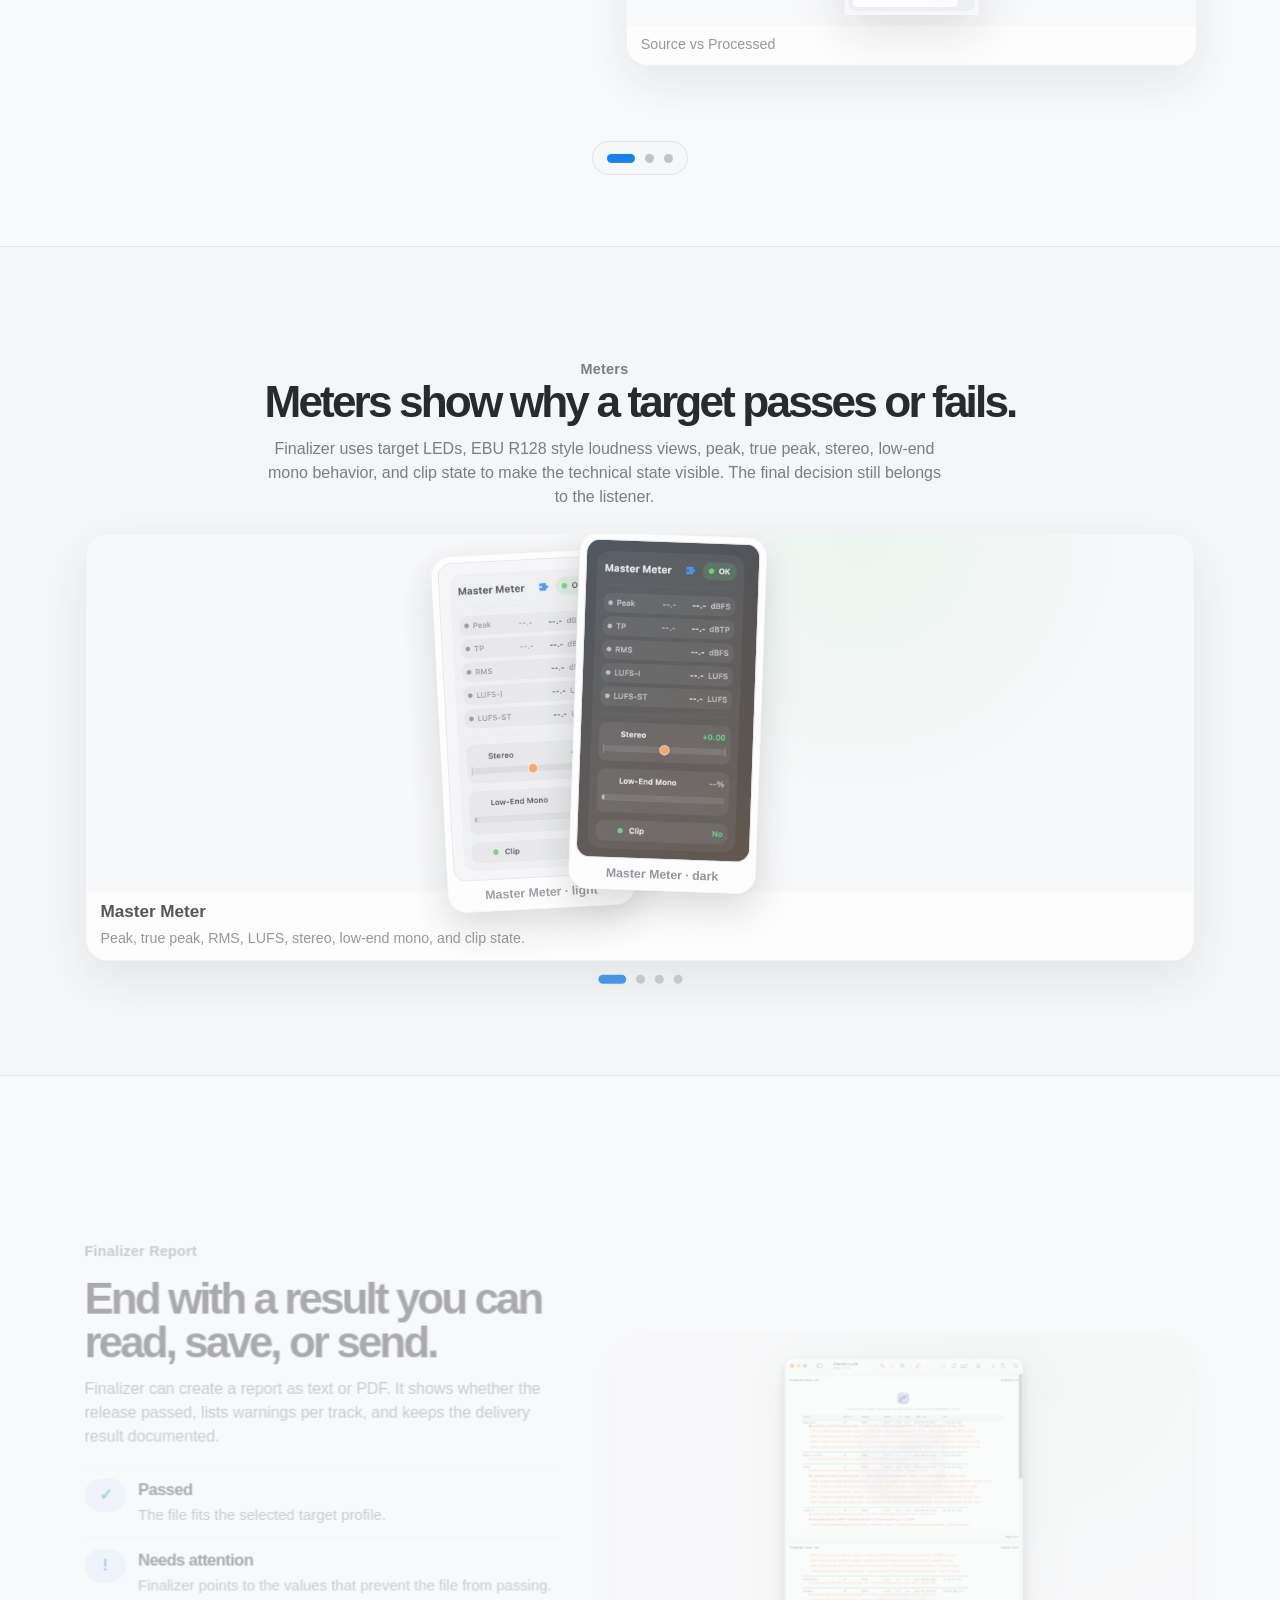
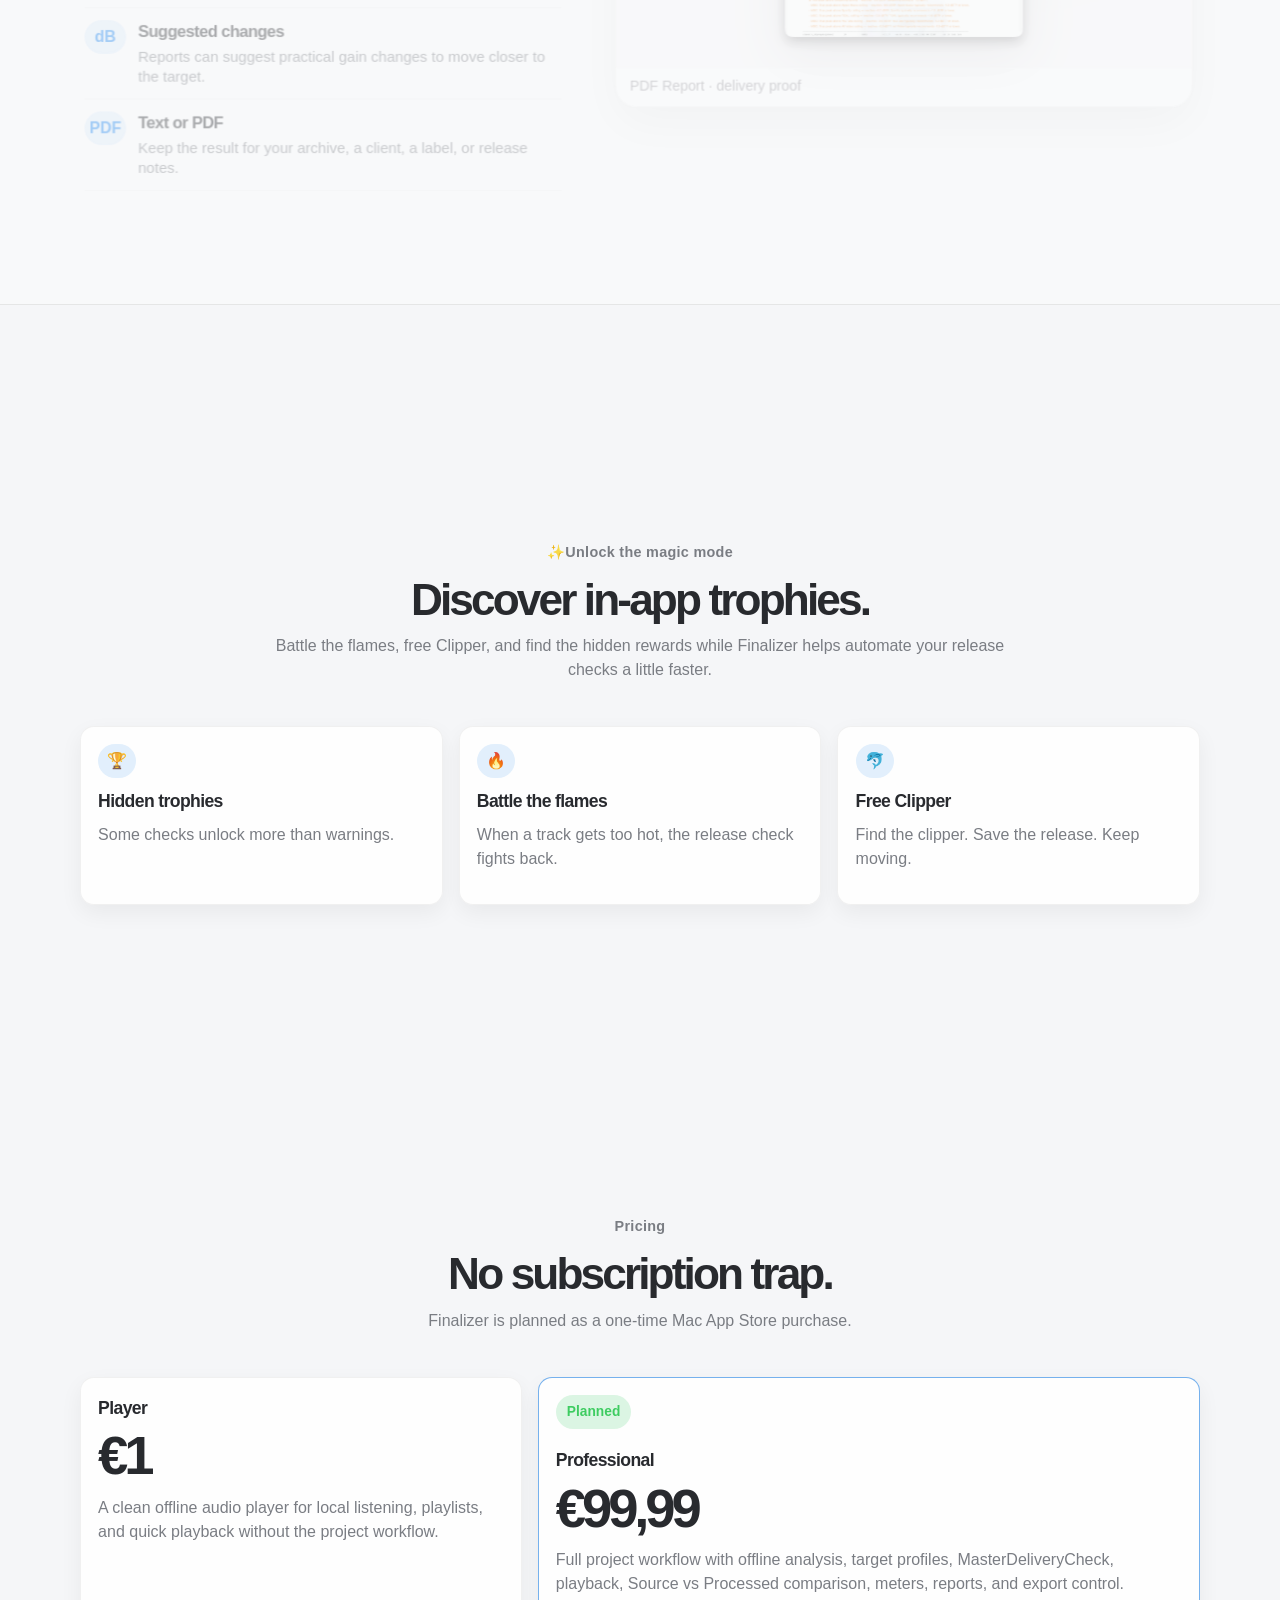
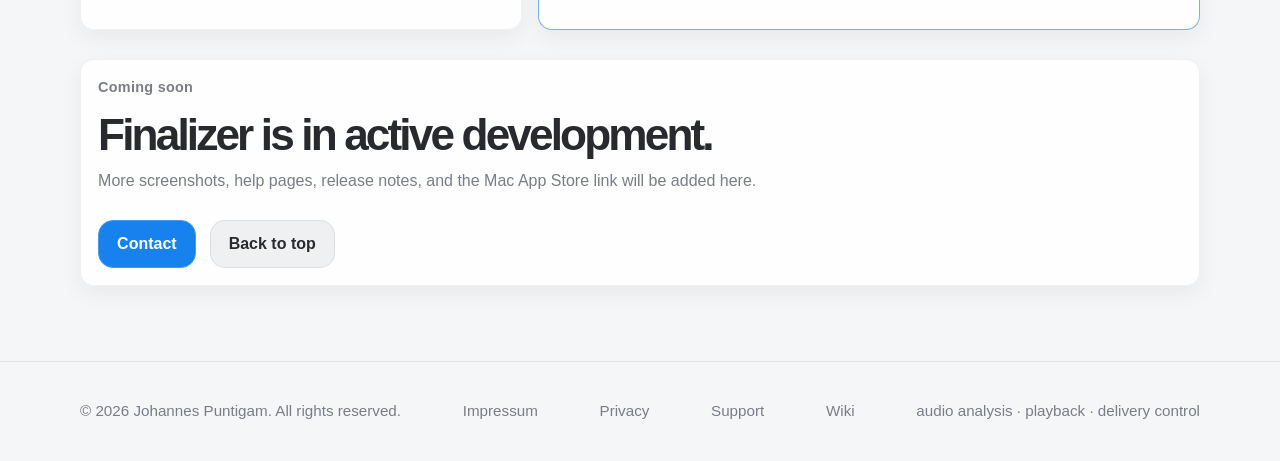
==== commit fe033c3d: "updated c" ====
--- a/index.html
+++ b/index.html
@@ -666,7 +666,7 @@
 
   <footer class="site-footer">
     <div class="wrap footer-row">
-      <span>© 2026 Finalizer · Johannes Puntigam. All rights reserved.</span>
+      <span>© 2026 Johannes Puntigam. All rights reserved.</span>
       <span><a href="sites/impressum.html">Impressum</a></span>
       <span><a href="sites/privacy.html">Privacy</a></span>
       <span><a href="sites/support.html">Support</a></span>
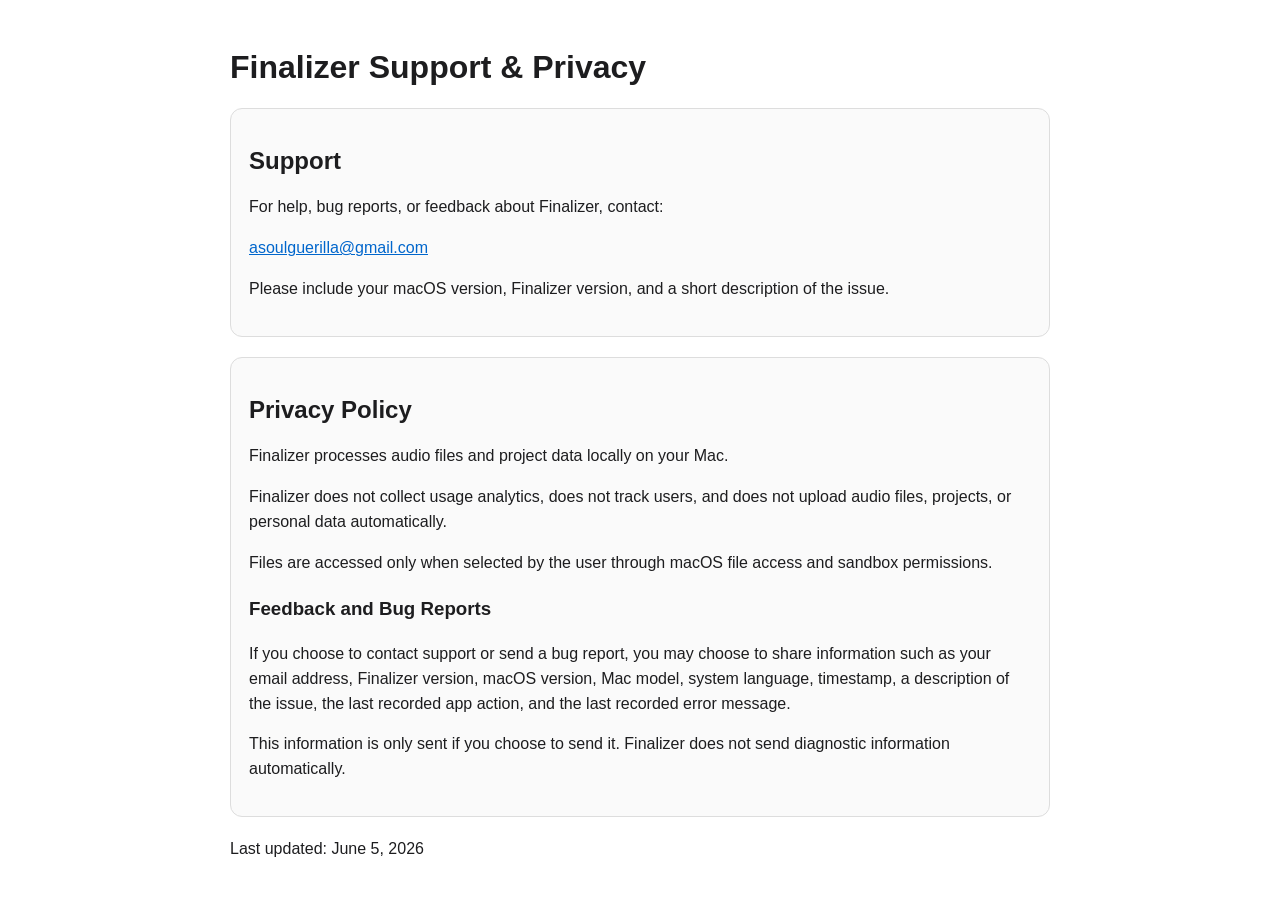
==== commit 5f20e848: "Rename review-support-backup.html to index.html" ====
--- a/index.html
+++ b/index.html
@@ -1,680 +1,51 @@
 <!doctype html>
-<html lang="en" data-theme="dark">
+<html lang="en">
 <head>
-  <meta charset="utf-8" />
-  <meta name="viewport" content="width=device-width, initial-scale=1" />
+  <meta charset="utf-8">
+  <title>Finalizer Support & Privacy</title>
+  <meta name="viewport" content="width=device-width, initial-scale=1">
+  <style>
+    body {
+      font-family: -apple-system, BlinkMacSystemFont, "Segoe UI", sans-serif;
+      max-width: 820px;
+      margin: 48px auto;
+      padding: 0 20px;
+      line-height: 1.55;
+      color: #1d1d1f;
+      background: #ffffff;
+    }
+    h1, h2 { line-height: 1.2; }
+    .box {
+      border: 1px solid #ddd;
+      border-radius: 12px;
+      padding: 18px;
+      margin: 20px 0;
+      background: #fafafa;
+    }
+    a { color: #06c; }
+  </style>
+</head>
+<body>
+  <h1>Finalizer Support & Privacy</h1>
 
-  <title>Finalizer — Offline Release Checks & Playback for macOS</title>
+  <div class="box">
+    <h2>Support</h2>
+    <p>For help, bug reports, or feedback about Finalizer, contact:</p>
+    <p><a href="mailto:asoulguerilla@gmail.com">asoulguerilla@gmail.com</a></p>
+    <p>Please include your macOS version, Finalizer version, and a short description of the issue.</p>
+  </div>
 
-  <meta
-    name="description"
-    content="Finalizer is a macOS audio tool for project-based offline release analysis, playback while analysis runs, target profiles, source vs processed comparison, MasterDeliveryCheck results, reports, and delivery confidence."
-  />
+  <div class="box">
+    <h2>Privacy Policy</h2>
+    <p>Finalizer processes audio files and project data locally on your Mac.</p>
+    <p>Finalizer does not collect usage analytics, does not track users, and does not upload audio files, projects, or personal data automatically.</p>
+    <p>Files are accessed only when selected by the user through macOS file access and sandbox permissions.</p>
 
-  <meta name="theme-color" content="#24282d" />
+    <h3>Feedback and Bug Reports</h3>
+    <p>If you choose to contact support or send a bug report, you may choose to share information such as your email address, Finalizer version, macOS version, Mac model, system language, timestamp, a description of the issue, the last recorded app action, and the last recorded error message.</p>
+    <p>This information is only sent if you choose to send it. Finalizer does not send diagnostic information automatically.</p>
+  </div>
 
-<link rel="icon" type="image/png" sizes="32x32" href="assets/icon/icon_32x32.png?v=4">
-<link rel="apple-touch-icon" sizes="180x180" href="assets/icon/icon_180x180.png?v=4">
-
-  <link rel="stylesheet" href="style.css" />
-</head>
-
-<body>
-  <header class="site-header">
-    <div class="wrap nav">
-      <a class="brand" href="#top" aria-label="Finalizer home">
-        <img
-          class="brand-icon"
-          src="assets/icon/finalizer.png"
-          alt=""
-          aria-hidden="true"
-        />
-        <span>Finalizer</span>
-      </a>
-
-      <nav class="nav-links" aria-label="Main navigation">
-        <a href="#workflow">Workflow</a>
-        <a href="#analysis">Analyze</a>
-        <a href="#player">Player</a>
-        <a href="#masterchain">Signal Chain</a>
-        <a href="#meters">Meters</a>
-        <a href="#report">Report</a>
-      </nav>
-
-      <button class="theme-toggle" type="button" aria-label="Toggle light and dark mode">
-        <span class="theme-toggle-icon" aria-hidden="true">☾</span>
-      </button>
-    </div>
-  </header>
-
-  <main id="top">
-    <section class="hero scene">
-      <div class="wrap hero-grid">
-        <div class="hero-copy">
-          <p class="eyebrow">
-            <span class="status-dot" aria-hidden="true"></span>
-            audio delivery tool
-          </p>
-
-          <h1>From project to report.</h1>
-
-          <p class="lead">
-            <strong>Finalizer</strong> checks a planned release as a project. Choose a
-            target profile, import tracks, run offline analysis, and listen while it works.
-            When analysis is ready, MasterDeliveryCheck shows what passed, what failed,
-            and how the release translates to other delivery targets.
-          </p>
-
-          <div class="hero-actions">
-            <a class="button primary" href="#workflow">See the workflow</a>
-            <a class="button secondary" href="#report">See the outcome</a>
-          </div>
-
-          <p class="small-note">
-            Offline analysis is the release check. Playback stays available because meters
-            help, but ears decide.
-          </p>
-        </div>
-
-        <div class="hero-visual" aria-label="Finalizer project and player preview">
-          <div class="workflow-showcase">
-            <figure class="workflow-shot project-shot">
-              <img
-                src="assets/screenshots/project-light.png"
-                alt="Finalizer Project view with offline analysis results."
-              />
-              <figcaption>Project · target analysis</figcaption>
-            </figure>
-
-            <figure class="workflow-shot player-shot">
-              <img
-                src="assets/screenshots/mainplayer-light.png"
-                alt="Finalizer main Player view with playlist and live LED meter."
-              />
-              <figcaption>Player · listen while analyzing</figcaption>
-            </figure>
-          </div>
-        </div>
-      </div>
-    </section>
-
-    <section id="workflow" class="section alt scene">
-      <div class="wrap split-scene">
-        <div class="scene-copy">
-          <p class="section-label">Project workflow</p>
-          <h2>Open the app. Create a project. Choose a target.</h2>
-          <p>
-            Finalizer starts with the release context. Create a project, select a profile
-            such as Streaming / Apple Music, import the planned tracks, and run analysis.
-          </p>
-
-          <div class="scene-steps">
-            <article class="scene-step">
-              <span>01</span>
-              <div>
-                <h3>Create a Project</h3>
-                <p>Use Projects as the release workspace instead of checking loose files by hand.</p>
-              </div>
-            </article>
-
-            <article class="scene-step">
-              <span>02</span>
-              <div>
-                <h3>Select a target profile</h3>
-                <p>Choose the intended delivery target, for example Streaming / Apple Music.</p>
-              </div>
-            </article>
-
-            <article class="scene-step">
-              <span>03</span>
-              <div>
-                <h3>Import tracks</h3>
-                <p>Add the songs planned for the release and keep them together in one project.</p>
-              </div>
-            </article>
-
-            <article class="scene-step">
-              <span>04</span>
-              <div>
-                <h3>Run Analyze</h3>
-                <p>Finalizer runs the offline delivery checks while playback stays available.</p>
-              </div>
-            </article>
-          </div>
-        </div>
-
-        <figure class="large-screenshot">
-          <div class="inside-image">
-            <img
-              src="assets/screenshots/project-light.png"
-              alt="Finalizer Project view with target profile and offline analysis results."
-            />
-          </div>
-          <figcaption>Project workspace · release context first</figcaption>
-        </figure>
-      </div>
-    </section>
-
-    <section id="analysis" class="section scene">
-      <div class="wrap split-scene">
-        <div class="scene-copy">
-          <p class="section-label">Offline analysis</p>
-          <h2>The technical check runs faster than listening.</h2>
-          <p>
-            Offline analysis checks the release against the selected profile and collects
-            the measured results per track while playback stays available.
-          </p>
-
-          <div class="scene-steps">
-            <article class="scene-step">
-              <span>01</span>
-              <div>
-                <h3>Target checks</h3>
-                <p>Check the track against the selected profile instead of guessing.</p>
-              </div>
-            </article>
-
-            <article class="scene-step">
-              <span>02</span>
-              <div>
-                <h3>Track results</h3>
-                <p>Review the planned release as a project, not as scattered files.</p>
-              </div>
-            </article>
-
-            <article class="scene-step">
-              <span>03</span>
-              <div>
-                <h3>Listen while it runs</h3>
-                <p>Use the Player while offline checks continue in the background.</p>
-              </div>
-            </article>
-          </div>
-        </div>
-
-        <figure class="large-screenshot">
-          <div class="inside-image report-preview-image">
-            <img
-              src="assets/screenshots/analyze-window.png"
-              alt="Finalizer Analyze window showing offline checks running and completed files."
-            />
-          </div>
-          <figcaption>Analyze Window · offline checks running</figcaption>
-        </figure>
-      </div>
-    </section>
-
-    <section id="player" class="section alt scene">
-      <div class="wrap carousel-scene">
-        <div class="section-head center">
-          <p class="section-label">Player</p>
-          <h2>Playback stays close to the release check.</h2>
-          <p>
-            The Player is the listening side of Finalizer. Main Player, External Player
-            Window, Mini Player, and Embedded Player keep listening available while the
-            release check runs.
-          </p>
-        </div>
-
-        <div class="screenshot-carousel" data-carousel="player">
-          <div class="carousel-track">
-            <article class="carousel-slide is-active" data-slide>
-              <figure class="carousel-shot">
-                <div class="inside-image">
-                  <img
-                    src="assets/screenshots/mainplayer-light.png"
-                    alt="Finalizer main Player view with playlist and live LED meter."
-                  />
-                </div>
-                <figcaption>
-                  <strong>Main Player</strong>
-                  <span>Full Player view inside the app with playlist playback and the live Target/Profile LED Meter.</span>
-                </figcaption>
-              </figure>
-            </article>
-
-            <article class="carousel-slide" data-slide>
-              <figure class="carousel-shot">
-                <div class="inside-image">
-                  <img
-                    src="assets/screenshots/player-light.png"
-                    alt="Finalizer external Player window with live LED meter."
-                  />
-                </div>
-                <figcaption>
-                  <strong>External Player Window</strong>
-                  <span>Open playback as its own window when you want the custom Target/Profile LED Meter outside the main layout.</span>
-                </figcaption>
-              </figure>
-            </article>
-
-            <article class="carousel-slide" data-slide>
-              <figure class="carousel-shot">
-                <div class="inside-image">
-                  <img
-                    src="assets/screenshots/miniplayer-light.png"
-                    alt="Finalizer Mini Player with compact playback controls."
-                  />
-                </div>
-                <figcaption>
-                  <strong>Mini Player</strong>
-                  <span>Compact playback controls without the LED Meter for simple listening or keeping playback small.</span>
-                </figcaption>
-              </figure>
-            </article>
-
-            <article class="carousel-slide" data-slide>
-              <figure class="carousel-shot">
-                <div class="inside-image">
-                  <img
-                    src="assets/screenshots/playeremb-light.png"
-                    alt="Finalizer embedded Mini Player inside Project view."
-                  />
-                </div>
-                <figcaption>
-                  <strong>Embedded Player</strong>
-                  <span>The small Player embedded in Project view while offline analysis and release checks are running.</span>
-                </figcaption>
-              </figure>
-            </article>
-          </div>
-
-          <div class="carousel-dots" aria-label="Player screenshots">
-            <button class="carousel-dot is-active" type="button" data-slide-to="0" aria-label="Show Main Player"></button>
-            <button class="carousel-dot" type="button" data-slide-to="1" aria-label="Show External Player Window"></button>
-            <button class="carousel-dot" type="button" data-slide-to="2" aria-label="Show Mini Player"></button>
-            <button class="carousel-dot" type="button" data-slide-to="3" aria-label="Show Embedded Player"></button>
-          </div>
-        </div>
-      </div>
-    </section>
-
-    <section id="delivery" class="section scene">
-      <div class="wrap outcome-scene">
-        <div class="section-head center">
-          <p class="section-label">MasterDeliveryCheck</p>
-          <h2>See the selected target — and the other outcomes.</h2>
-          <p>
-            When offline analysis is ready, MasterDeliveryCheck shows the selected target
-            result first. It can also show how the same track would translate to other
-            target families such as CD, vinyl, or TV.
-          </p>
-        </div>
-
-        <div class="outcome-grid">
-          <article class="outcome-card">
-            <span>Target</span>
-            <h3>Selected target</h3>
-            <p>
-              See whether the planned release passes the profile you actually selected
-              for the project.
-            </p>
-          </article>
-
-          <article class="outcome-card">
-            <span>Translate</span>
-            <h3>Other delivery families</h3>
-            <p>
-              Compare the result against other target options to understand where the
-              same master may or may not fit.
-            </p>
-          </article>
-
-          <article class="outcome-card">
-            <span>Result</span>
-            <h3>Clear outcome</h3>
-            <p>
-              Get a pass/fail style result with practical suggestions when the file does
-              not reach the selected target.
-            </p>
-          </article>
-        </div>
-      </div>
-    </section>
-
-    <section id="masterchain" class="section alt scene masterchain-story">
-      <div class="wrap paired-story">
-        <article class="story-pair is-active" data-story-step="0">
-          <div class="story-panel">
-            <p class="section-label">Signal Chain</p>
-            <h2>Preview changes before you decide what to do next.</h2>
-            <p>
-              If a track fails the target, use the Signal Chain to load or simulate
-              preview changes and compare Source against Processed.
-            </p>
-          </div>
-
-          <figure class="story-shot is-active" data-story-image="0">
-            <div class="inside-image inside-image-tall">
-              <img
-                src="assets/screenshots/masterchain-light.png"
-                alt="Finalizer Signal Chain showing Source and Processed comparison."
-              />
-            </div>
-            <figcaption>Source vs Processed</figcaption>
-          </figure>
-        </article>
-
-        <article class="story-pair" data-story-step="1">
-          <div class="story-panel">
-            <p class="section-label">BasicEQ</p>
-            <h2>Start from a neutral state.</h2>
-            <p>
-              Use the chain as a preview area before deciding what the file needs.
-              The goal is not to guess — it is to hear and check the result.
-            </p>
-          </div>
-
-          <figure class="story-shot" data-story-image="1">
-            <div class="inside-image">
-              <img
-                src="assets/screenshots/basiceq-light.png"
-                alt="Finalizer BasicEQ flat state before adjustment."
-              />
-            </div>
-            <figcaption>BasicEQ · flat preview</figcaption>
-          </figure>
-        </article>
-
-        <article class="story-pair" data-story-step="2">
-          <div class="story-panel">
-            <p class="section-label">Adjustment preview</p>
-            <h2>See what a move could change.</h2>
-            <p>
-              Preview how an EQ move, a few dB, or an AU plugin could affect
-              the signal before revising the file or sending notes forward.
-            </p>
-            <p>
-              Saving chain setups is planned later.
-            </p>
-          </div>
-
-          <figure class="story-shot" data-story-image="2">
-            <div class="inside-image">
-              <img
-                src="assets/screenshots/basiceqmodi-light.png"
-                alt="Finalizer BasicEQ adjusted state showing an EQ change preview."
-              />
-            </div>
-            <figcaption>BasicEQ · adjustment preview</figcaption>
-          </figure>
-        </article>
-
-        <div class="story-dots" aria-label="Master Chain preview steps">
-          <button class="story-dot is-active" type="button" data-story-to="0" aria-label="Show Source vs Processed"></button>
-          <button class="story-dot" type="button" data-story-to="1" aria-label="Show BasicEQ flat preview"></button>
-          <button class="story-dot" type="button" data-story-to="2" aria-label="Show BasicEQ adjustment preview"></button>
-        </div>
-      </div>
-    </section>
-
-    <section id="meters" class="section scene">
-      <div class="wrap carousel-scene">
-        <div class="section-head center">
-          <p class="section-label">Meters</p>
-          <h2>Meters show why a target passes or fails.</h2>
-          <p>
-            Finalizer uses target LEDs, EBU R128 style loudness views, peak, true peak,
-            stereo, low-end mono behavior, and clip state to make the technical state
-            visible. The final decision still belongs to the listener.
-          </p>
-        </div>
-
-        <div class="screenshot-carousel compact" data-carousel="meters">
-          <div class="carousel-track">
-            <article class="carousel-slide is-active" data-slide>
-              <figure class="carousel-shot">
-                <div class="meter-pair">
-                  <figure class="meter-shot meter-shot-dark">
-                    <img
-                      src="assets/screenshots/mastermeter-dark.png"
-                      alt="Finalizer Master Meter in dark mode showing peak, true peak, RMS, LUFS, stereo, low-end mono and clip state."
-                    />
-                    <figcaption>Master Meter · dark</figcaption>
-                  </figure>
-
-                  <figure class="meter-shot meter-shot-light">
-                    <img
-                      src="assets/screenshots/mastermeter-light.png"
-                      alt="Finalizer Master Meter in light mode showing peak, true peak, RMS, LUFS, stereo, low-end mono and clip state."
-                    />
-                    <figcaption>Master Meter · light</figcaption>
-                  </figure>
-                </div>
-                <figcaption>
-                  <strong>Master Meter</strong>
-                  <span>Peak, true peak, RMS, LUFS, stereo, low-end mono, and clip state.</span>
-                </figcaption>
-              </figure>
-            </article>
-
-            <article class="carousel-slide" data-slide>
-              <figure class="carousel-shot">
-                <div class="inside-image">
-                  <img
-                    src="assets/screenshots/ebumeter-light.png"
-                    alt="Finalizer EBU R128 Meter showing integrated loudness, short-term loudness, LRA, and true peak."
-                  />
-                </div>
-                <figcaption>
-                  <strong>EBU R128 Meter</strong>
-                  <span>See loudness, LRA, true peak, and target tolerance in a dedicated meter view.</span>
-                </figcaption>
-              </figure>
-            </article>
-
-            <article class="carousel-slide" data-slide>
-              <figure class="carousel-shot">
-                <div class="inside-image">
-                  <img
-                    src="assets/screenshots/atscmeter-light.png"
-                    alt="Finalizer ATSC A/85 Meter showing live LKFS target comparison, LRA, and true peak."
-                  />
-                </div>
-                <figcaption>
-                  <strong>ATSC A/85 Meter</strong>
-                  <span>Check LKFS against ATSC-style broadcast targets with loudness, LRA, and true peak feedback.</span>
-                </figcaption>
-              </figure>
-            </article>
-
-            <article class="carousel-slide" data-slide>
-              <figure class="carousel-shot">
-                <div class="inside-image">
-                  <img
-                    src="assets/screenshots/ledmeter-light.png"
-                    alt="Finalizer LED Meter showing realtime peak, RMS, and hold values for left and right channels."
-                  />
-                </div>
-                <figcaption>
-                  <strong>LED Meter</strong>
-                  <span>Watch realtime peak, RMS, and hold behavior while playback runs.</span>
-                </figcaption>
-              </figure>
-            </article>
-          </div>
-
-          <div class="carousel-dots" aria-label="Meter screenshots">
-            <button class="carousel-dot is-active" type="button" data-slide-to="0" aria-label="Show Master Meter"></button>
-            <button class="carousel-dot" type="button" data-slide-to="1" aria-label="Show EBU R128 Meter"></button>
-            <button class="carousel-dot" type="button" data-slide-to="2" aria-label="Show ATSC A/85 Meter"></button>
-            <button class="carousel-dot" type="button" data-slide-to="3" aria-label="Show LED Meter"></button>
-          </div>
-        </div>
-      </div>
-    </section>
-
-    <section id="report" class="section alt scene">
-      <div class="wrap split-scene">
-        <div class="scene-copy">
-          <p class="section-label">Finalizer Report</p>
-          <h2>End with a result you can read, save, or send.</h2>
-          <p>
-            Finalizer can create a report as text or PDF. It shows whether the release
-            passed, lists warnings per track, and keeps the delivery result documented.
-          </p>
-
-          <div class="scene-steps">
-            <article class="scene-step">
-              <span>✓</span>
-              <div>
-                <h3>Passed</h3>
-                <p>The file fits the selected target profile.</p>
-              </div>
-            </article>
-
-            <article class="scene-step">
-              <span>!</span>
-              <div>
-                <h3>Needs attention</h3>
-                <p>Finalizer points to the values that prevent the file from passing.</p>
-              </div>
-            </article>
-
-            <article class="scene-step">
-              <span>dB</span>
-              <div>
-                <h3>Suggested changes</h3>
-                <p>Reports can suggest practical gain changes to move closer to the target.</p>
-              </div>
-            </article>
-
-            <article class="scene-step">
-              <span>PDF</span>
-              <div>
-                <h3>Text or PDF</h3>
-               <p>Keep the result for your archive, a client, a label, or release notes.</p>
-              </div>
-            </article>
-          </div>
-        </div>
-
-        <figure class="large-screenshot">
-          <div class="inside-image report-preview-image">
-            <img
-              src="assets/screenshots/exportpdf.png"
-              alt="Finalizer PDF report preview with track results and warnings."
-            />
-          </div>
-          <figcaption>PDF Report · delivery proof</figcaption>
-        </figure>
-      </div>
-    </section>
-    <section id="magic" class="section scene">
-    <div class="wrap outcome-scene">
-        <div class="section-head center">
-        <p class="section-label"><span>✨</span>Unlock the magic mode</p>
-        <h2>Discover in-app trophies.</h2>
-        <p>
-            Battle the flames, free Clipper, and find the hidden rewards while Finalizer
-            helps automate your release checks a little faster.
-        </p>
-        </div>
-
-        <div class="outcome-grid">
-        <article class="outcome-card">
-            <span>🏆</span>
-            <h3>Hidden trophies</h3>
-            <p>
-            Some checks unlock more than warnings.
-            </p>
-        </article>
-
-        <article class="outcome-card">
-        <span>🔥</span>
-            <h3>Battle the flames</h3>
-            <p>
-            When a track gets too hot, the release check fights back.
-            </p>
-        </article>
-
-        <article class="outcome-card">
-            <span>🐬</span>
-            <h3>Free Clipper</h3>
-            <p>
-            Find the clipper. Save the release. Keep moving.
-            </p>
-        </article>
-        </div>
-    </div>
-    </section>
-    <section id="pricing" class="section scene">
-      <div class="wrap pricing-scene">
-        <div class="section-head center">
-          <p class="section-label">Pricing</p>
-          <h2>No subscription trap.</h2>
-          <p>
-            Finalizer is planned as a one-time Mac App Store purchase.
-          </p>
-        </div>
-
-        <div class="price-grid">
-          <article class="price-card">
-            <h3>Player</h3>
-            <p class="price">€1</p>
-            <p>
-
-            A clean offline audio player for local listening, playlists, and quick
-
-            playback without the project workflow.
-
-            </p>
-          </article>
-
-          <article class="price-card featured">
-            <div class="badge">Planned</div>
-            <h3>Professional</h3>
-            <p class="price">€99,99</p>
-            <p>
-              Full project workflow with offline analysis, target profiles,
-              MasterDeliveryCheck, playback, Source vs Processed comparison, meters,
-              reports, and export control.
-            </p>
-          </article>
-        </div>
-
-        <div class="cta-card final-cta">
-          <p class="section-label">Coming soon</p>
-          <h2>Finalizer is in active development.</h2>
-          <p>
-            More screenshots, help pages, release notes, and the Mac App Store link will
-            be added here.
-          </p>
-
-          <div class="hero-actions">
-            <a class="button primary" href="mailto:support@finalizer.app">Contact</a>
-            <a class="button secondary" href="#top">Back to top</a>
-          </div>
-        </div>
-      </div>
-    </section>
-  </main>
-
-  <dialog class="screenshot-lightbox" id="screenshot-lightbox" aria-label="Screenshot preview">
-    <div class="screenshot-lightbox-inner">
-      <div class="screenshot-lightbox-bar">
-        <span class="screenshot-lightbox-title" id="screenshot-lightbox-title">Screenshot</span>
-        <button class="screenshot-lightbox-close" type="button" aria-label="Close screenshot preview">×</button>
-      </div>
-
-      <figure class="screenshot-lightbox-figure">
-        <img class="screenshot-lightbox-image" src="" alt="" />
-        <figcaption class="screenshot-lightbox-caption"></figcaption>
-      </figure>
-    </div>
-  </dialog>
-
-  <footer class="site-footer">
-    <div class="wrap footer-row">
-      <span>© 2026 Johannes Puntigam. All rights reserved.</span>
-      <span><a href="sites/impressum.html">Impressum</a></span>
-      <span><a href="sites/privacy.html">Privacy</a></span>
-      <span><a href="sites/support.html">Support</a></span>
-      <span><a href="sites/wiki.html">Wiki</a> </span>
-      <span> audio analysis · playback · delivery control</span>
-    </div>
-  </footer>
-
-  <script src="script.js"></script>
+  <p>Last updated: June 5, 2026</p>
 </body>
-</html>+</html>
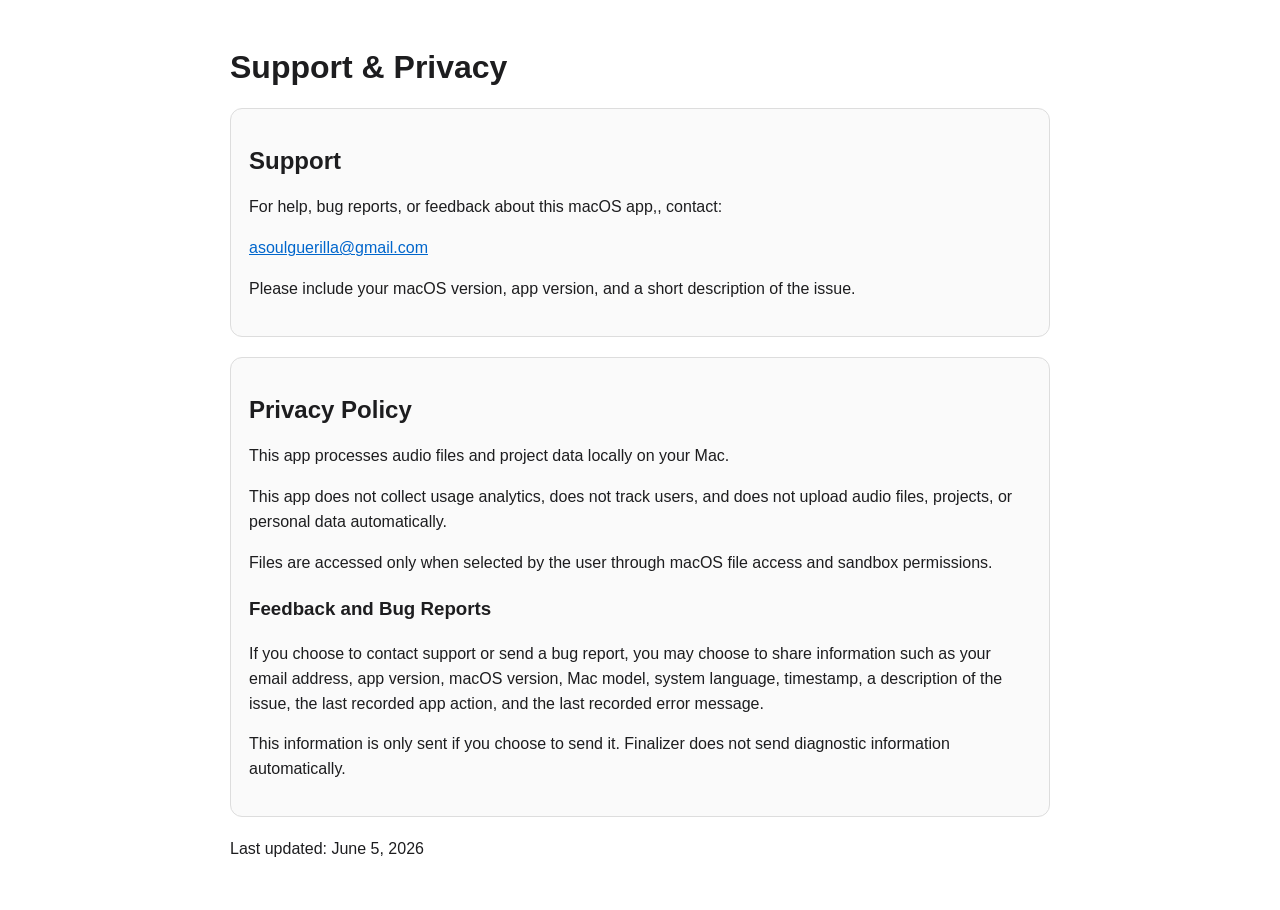
==== commit 9872e8a2: "Update index.html" ====
--- a/index.html
+++ b/index.html
@@ -26,23 +26,23 @@
   </style>
 </head>
 <body>
-  <h1>Finalizer Support & Privacy</h1>
+  <h1>Support & Privacy</h1>
 
   <div class="box">
     <h2>Support</h2>
-    <p>For help, bug reports, or feedback about Finalizer, contact:</p>
+    <p>For help, bug reports, or feedback about this macOS app,, contact:</p>
     <p><a href="mailto:asoulguerilla@gmail.com">asoulguerilla@gmail.com</a></p>
-    <p>Please include your macOS version, Finalizer version, and a short description of the issue.</p>
+    <p>Please include your macOS version, app version, and a short description of the issue.</p>
   </div>
 
   <div class="box">
     <h2>Privacy Policy</h2>
-    <p>Finalizer processes audio files and project data locally on your Mac.</p>
-    <p>Finalizer does not collect usage analytics, does not track users, and does not upload audio files, projects, or personal data automatically.</p>
+    <p>This app processes audio files and project data locally on your Mac.</p>
+    <p>This app does not collect usage analytics, does not track users, and does not upload audio files, projects, or personal data automatically.</p>
     <p>Files are accessed only when selected by the user through macOS file access and sandbox permissions.</p>
 
     <h3>Feedback and Bug Reports</h3>
-    <p>If you choose to contact support or send a bug report, you may choose to share information such as your email address, Finalizer version, macOS version, Mac model, system language, timestamp, a description of the issue, the last recorded app action, and the last recorded error message.</p>
+    <p>If you choose to contact support or send a bug report, you may choose to share information such as your email address, app version, macOS version, Mac model, system language, timestamp, a description of the issue, the last recorded app action, and the last recorded error message.</p>
     <p>This information is only sent if you choose to send it. Finalizer does not send diagnostic information automatically.</p>
   </div>
 
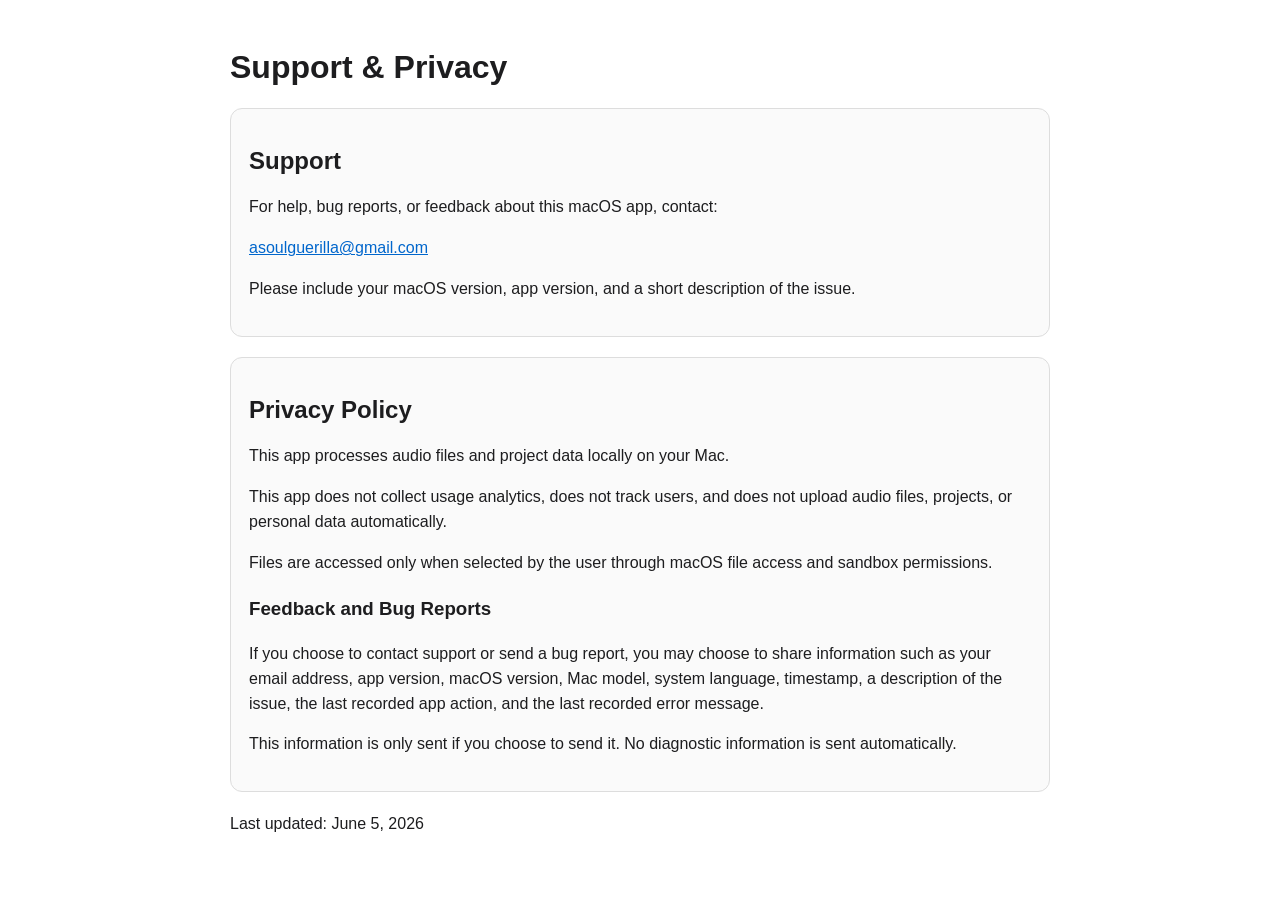
==== commit 5b9ebbe4: "Update index.html" ====
--- a/index.html
+++ b/index.html
@@ -2,7 +2,7 @@
 <html lang="en">
 <head>
   <meta charset="utf-8">
-  <title>Finalizer Support & Privacy</title>
+  <title>Support & Privacy</title>
   <meta name="viewport" content="width=device-width, initial-scale=1">
   <style>
     body {
@@ -30,7 +30,7 @@
 
   <div class="box">
     <h2>Support</h2>
-    <p>For help, bug reports, or feedback about this macOS app,, contact:</p>
+    <p>For help, bug reports, or feedback about this macOS app, contact:</p>
     <p><a href="mailto:asoulguerilla@gmail.com">asoulguerilla@gmail.com</a></p>
     <p>Please include your macOS version, app version, and a short description of the issue.</p>
   </div>
@@ -43,7 +43,7 @@
 
     <h3>Feedback and Bug Reports</h3>
     <p>If you choose to contact support or send a bug report, you may choose to share information such as your email address, app version, macOS version, Mac model, system language, timestamp, a description of the issue, the last recorded app action, and the last recorded error message.</p>
-    <p>This information is only sent if you choose to send it. Finalizer does not send diagnostic information automatically.</p>
+    <p>This information is only sent if you choose to send it. No diagnostic information is sent automatically.</p>
   </div>
 
   <p>Last updated: June 5, 2026</p>
